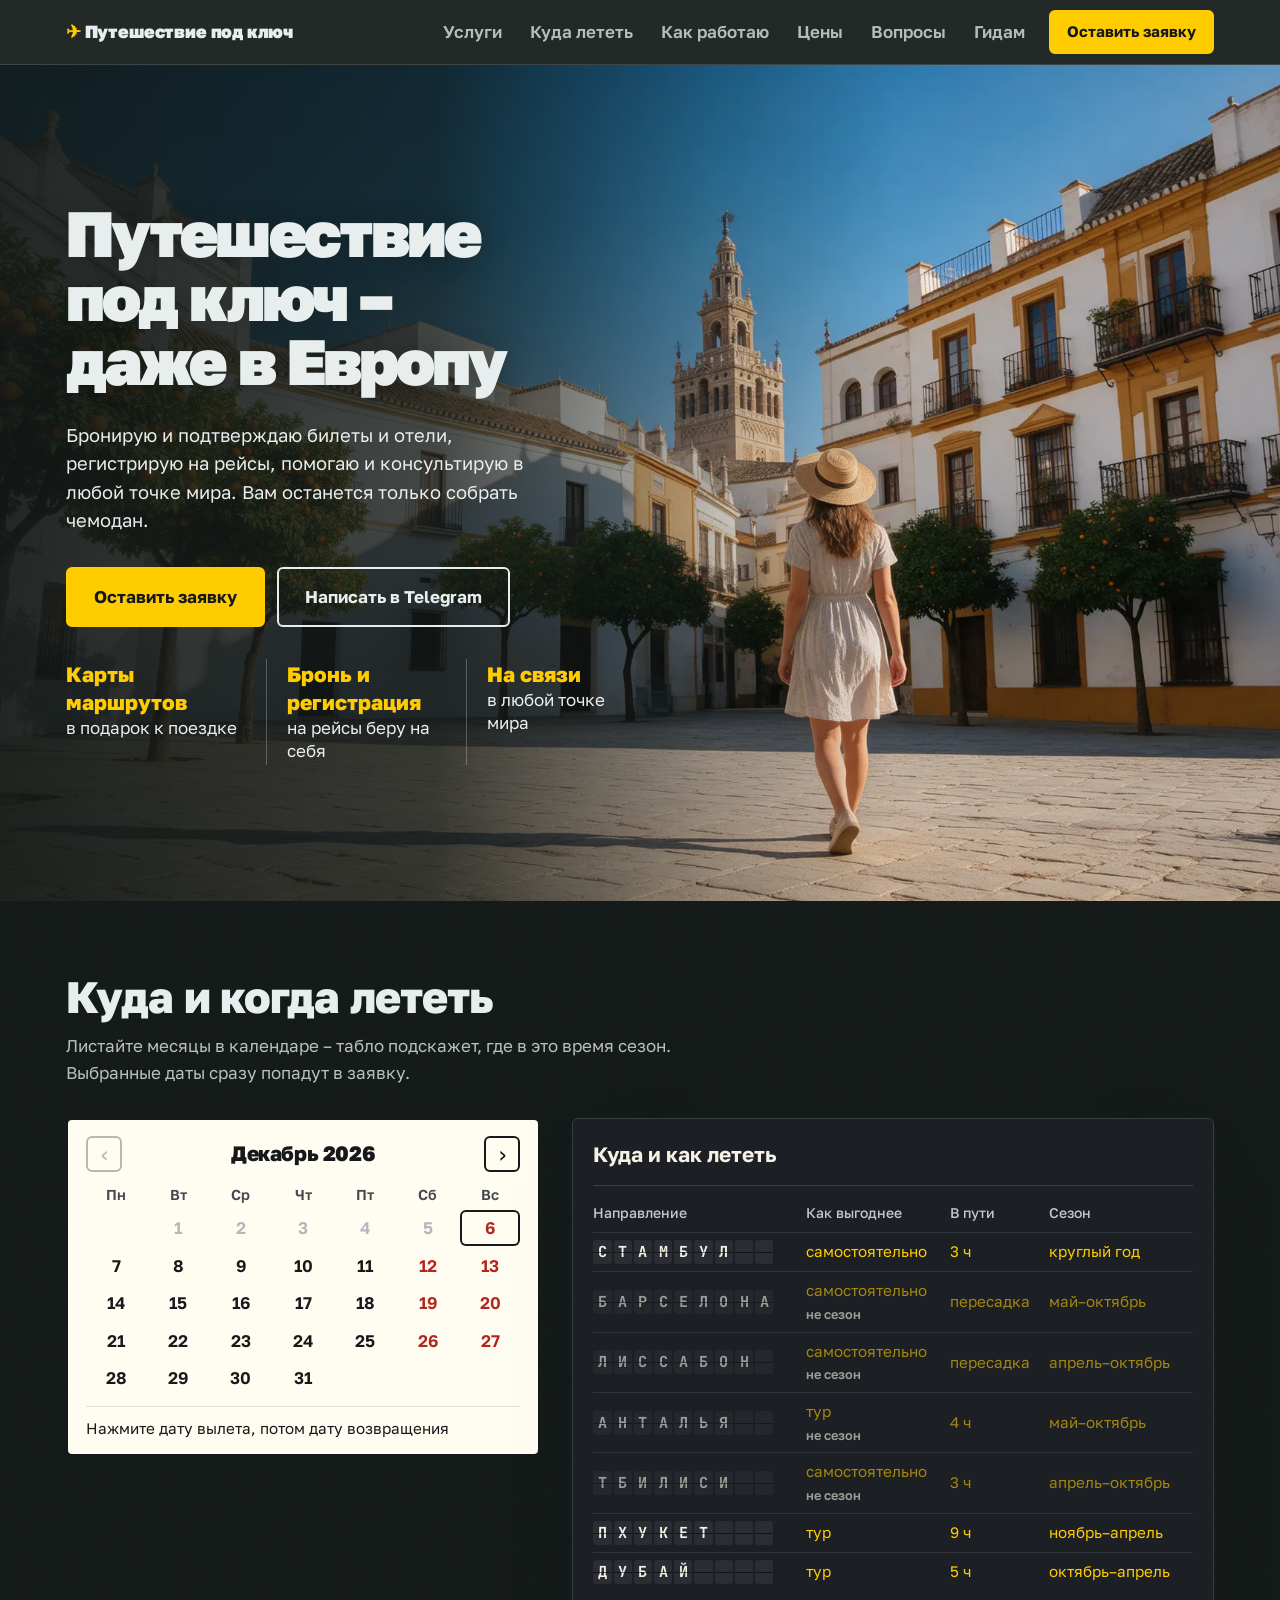
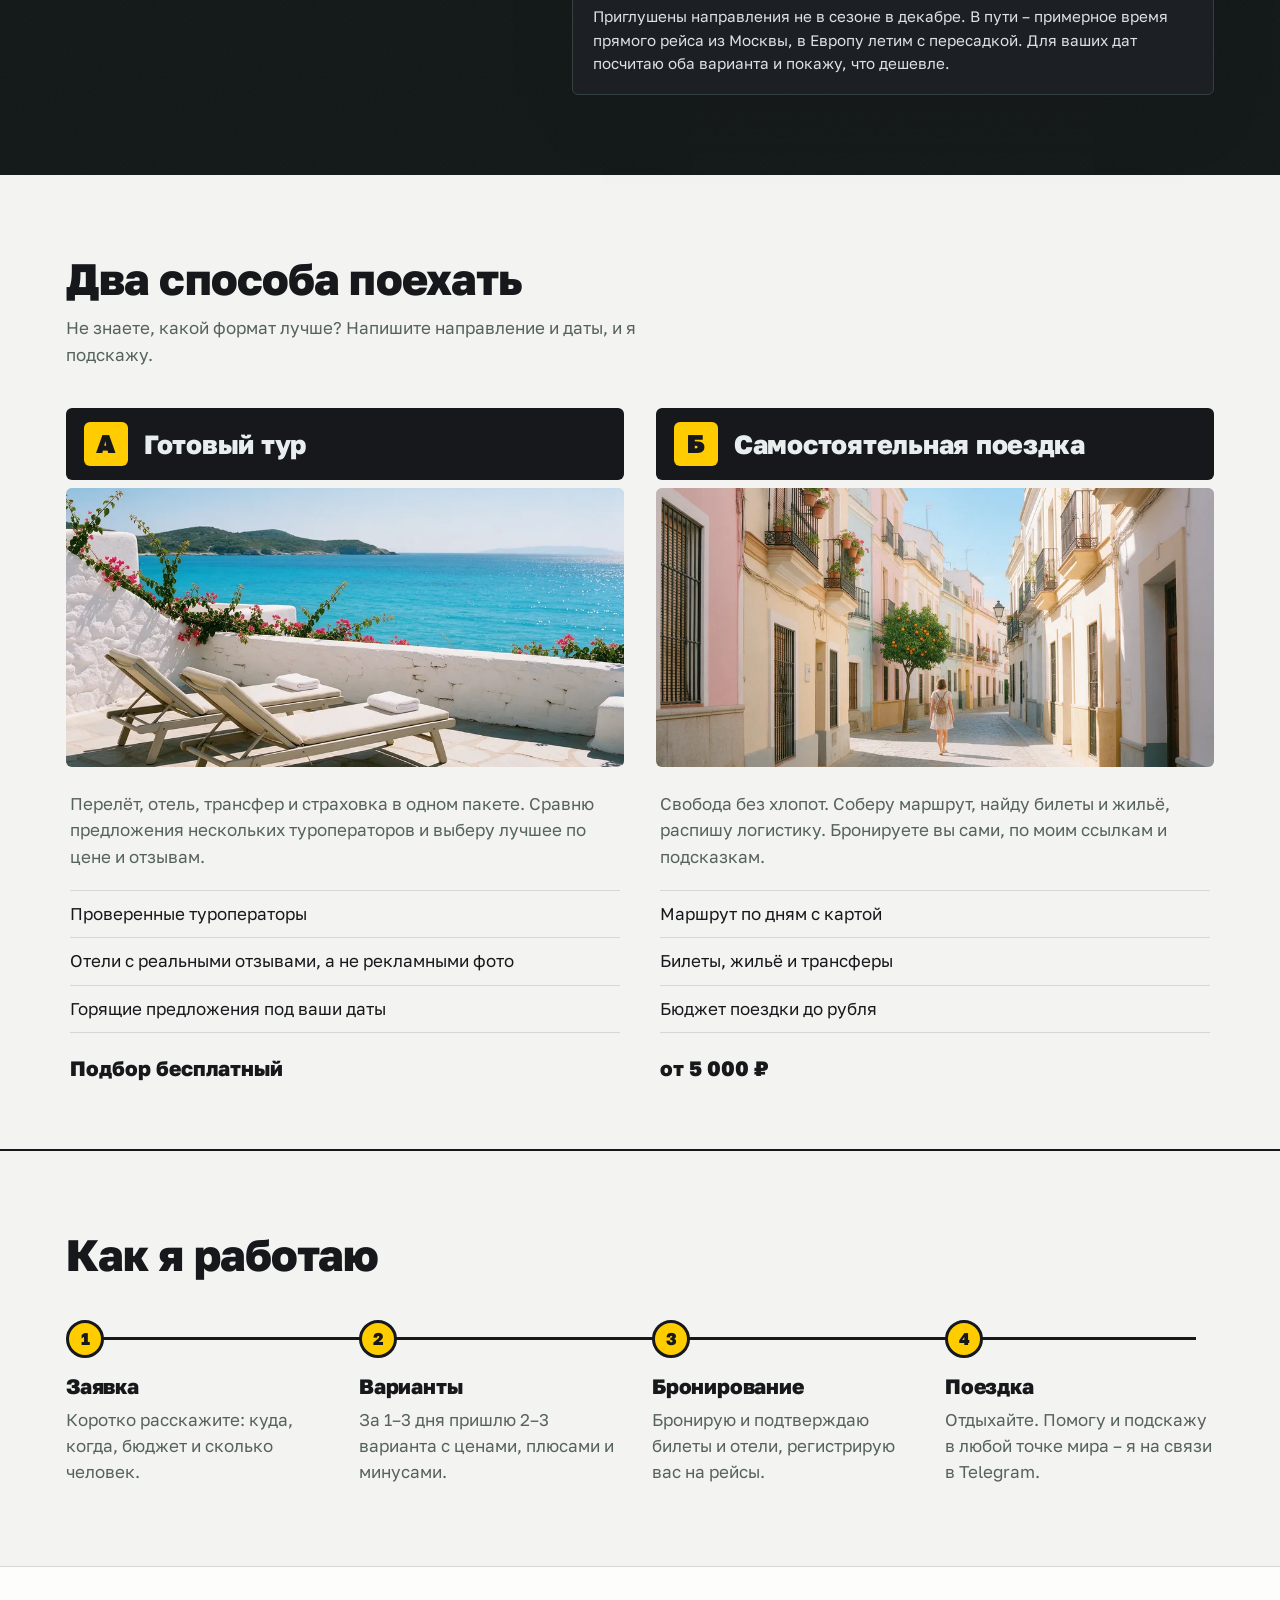
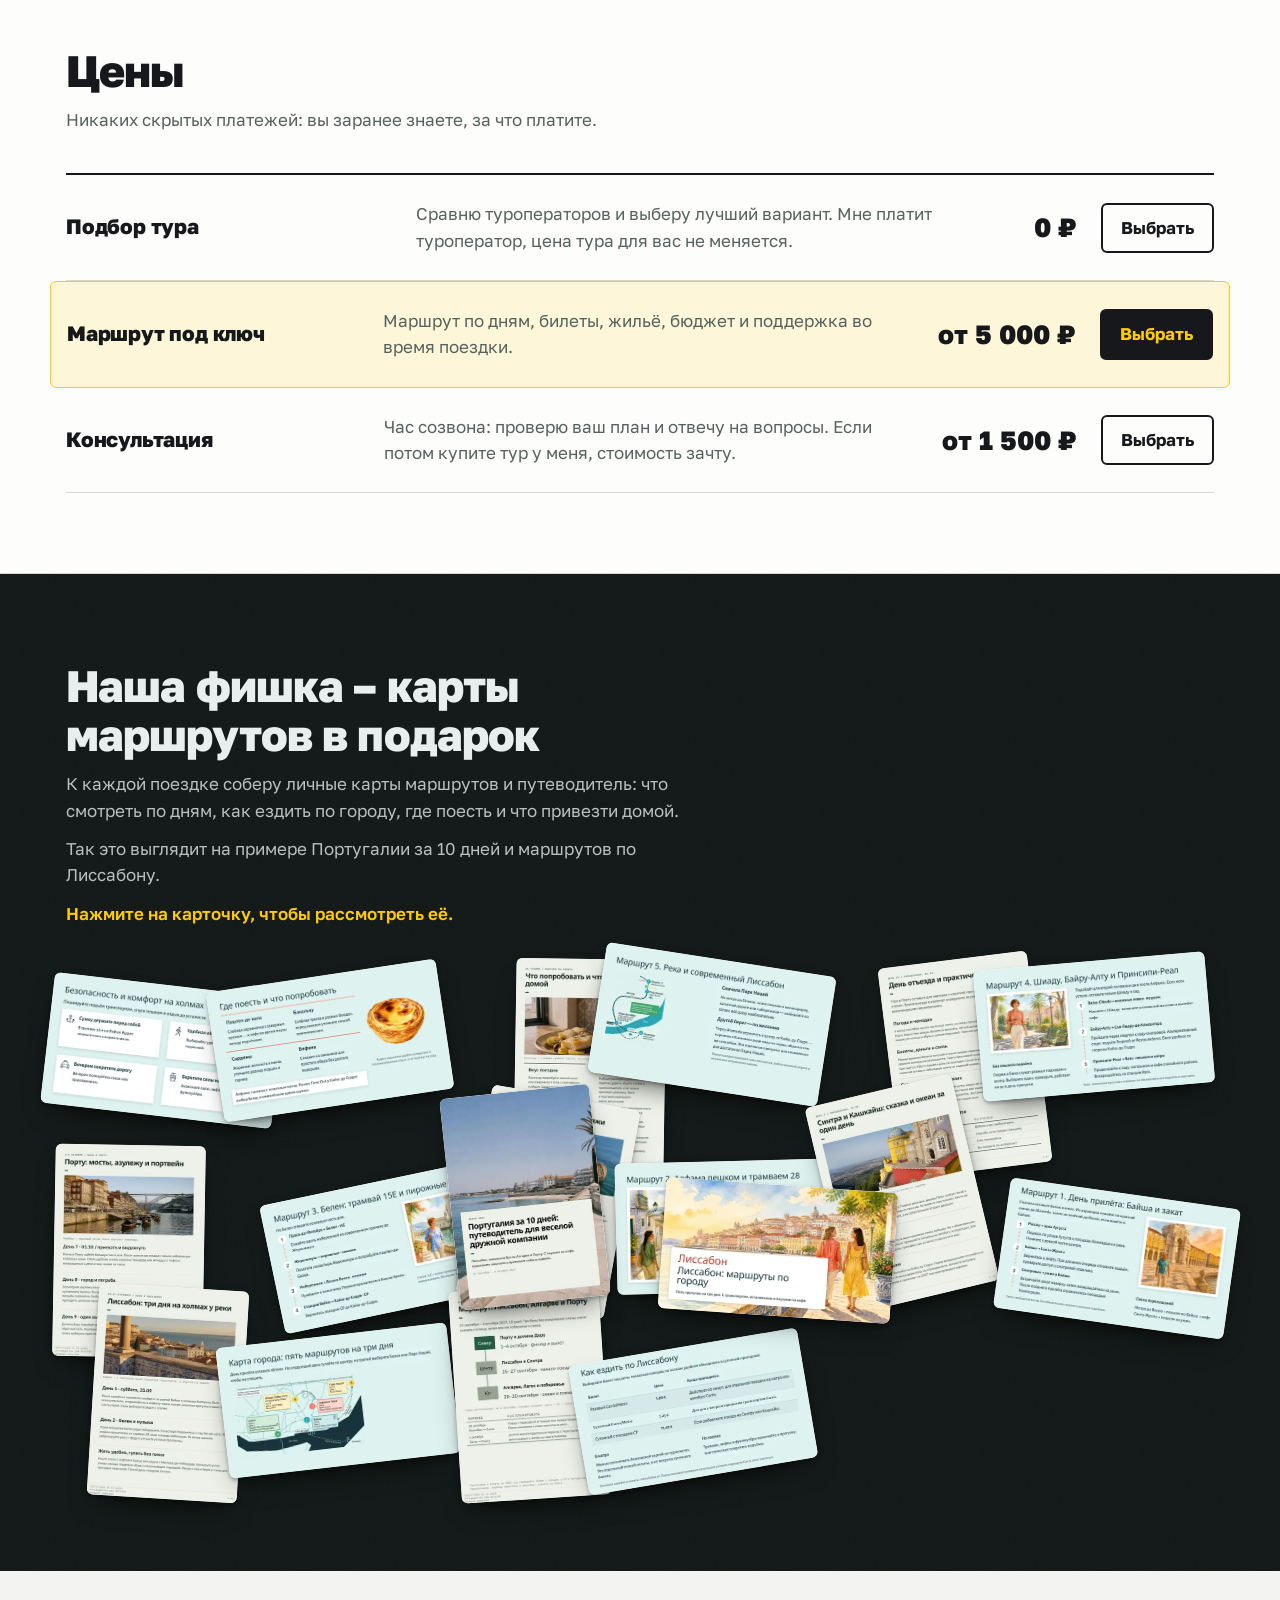
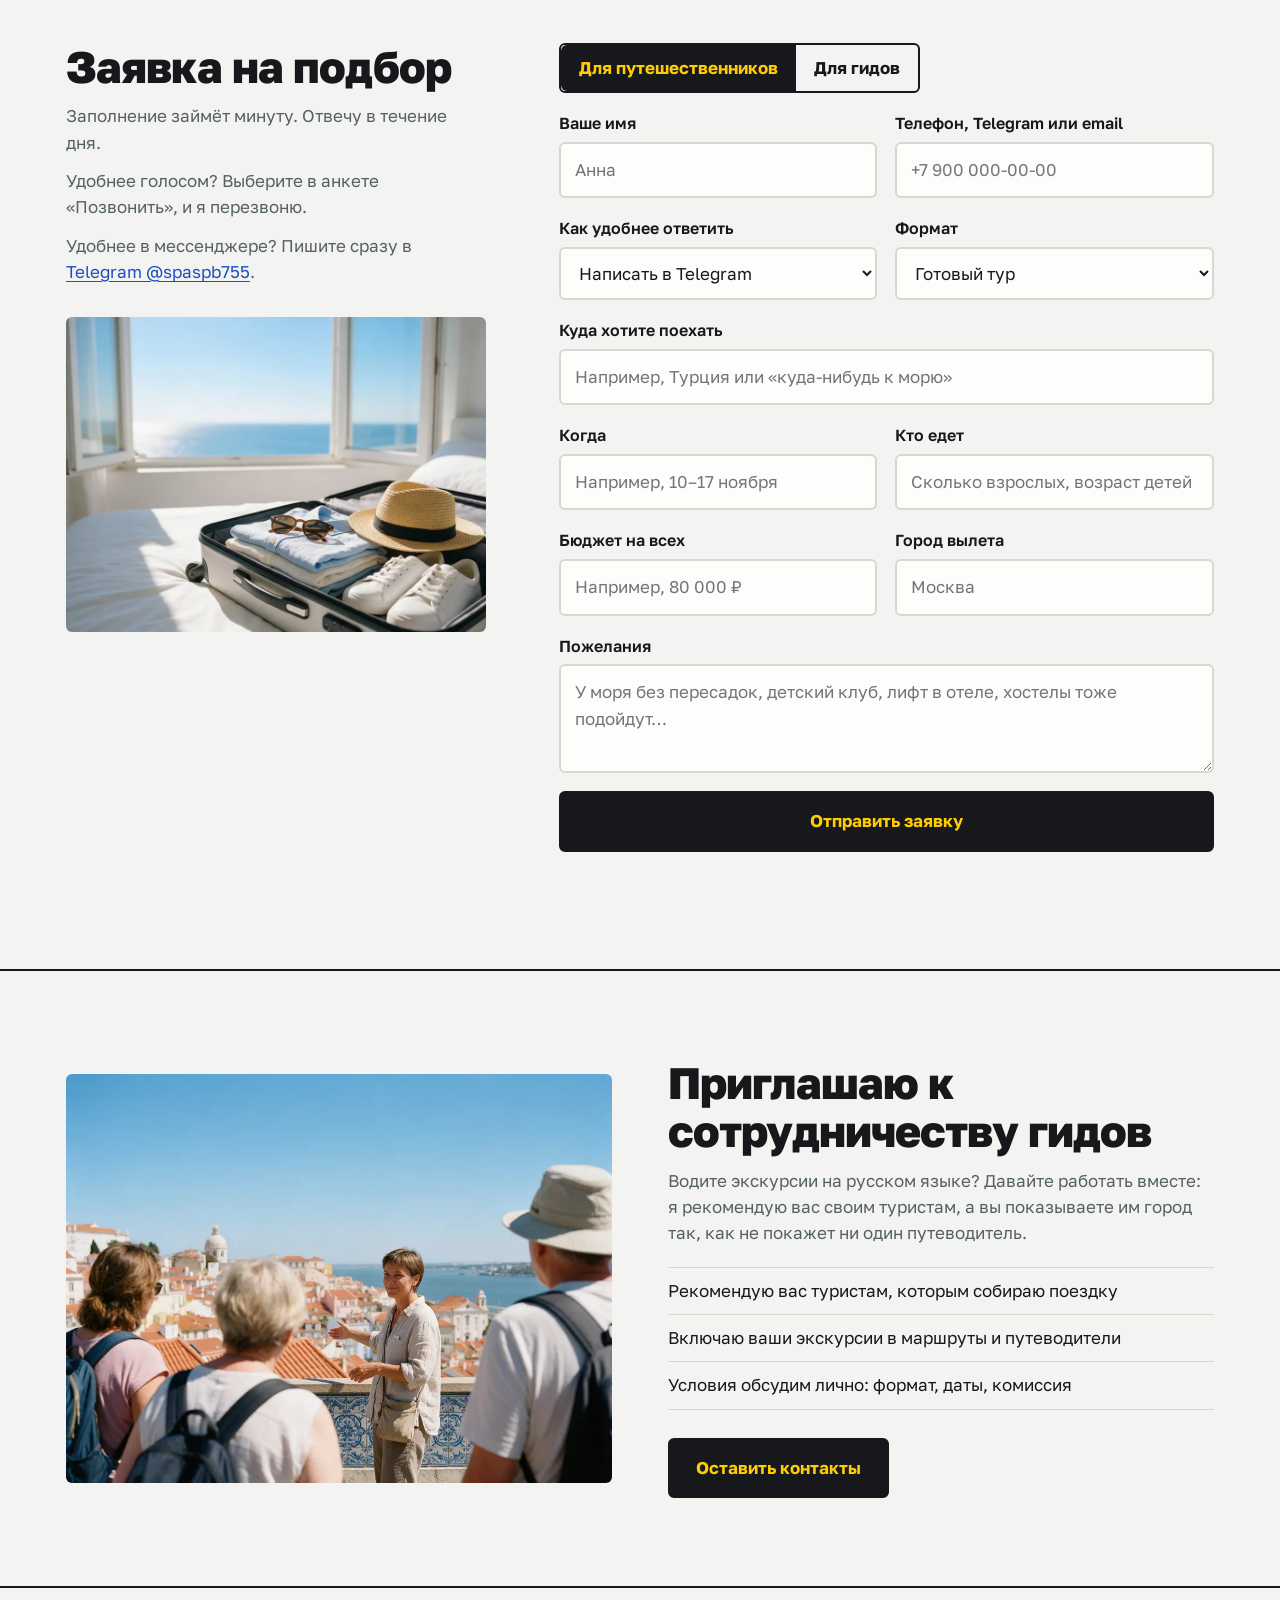
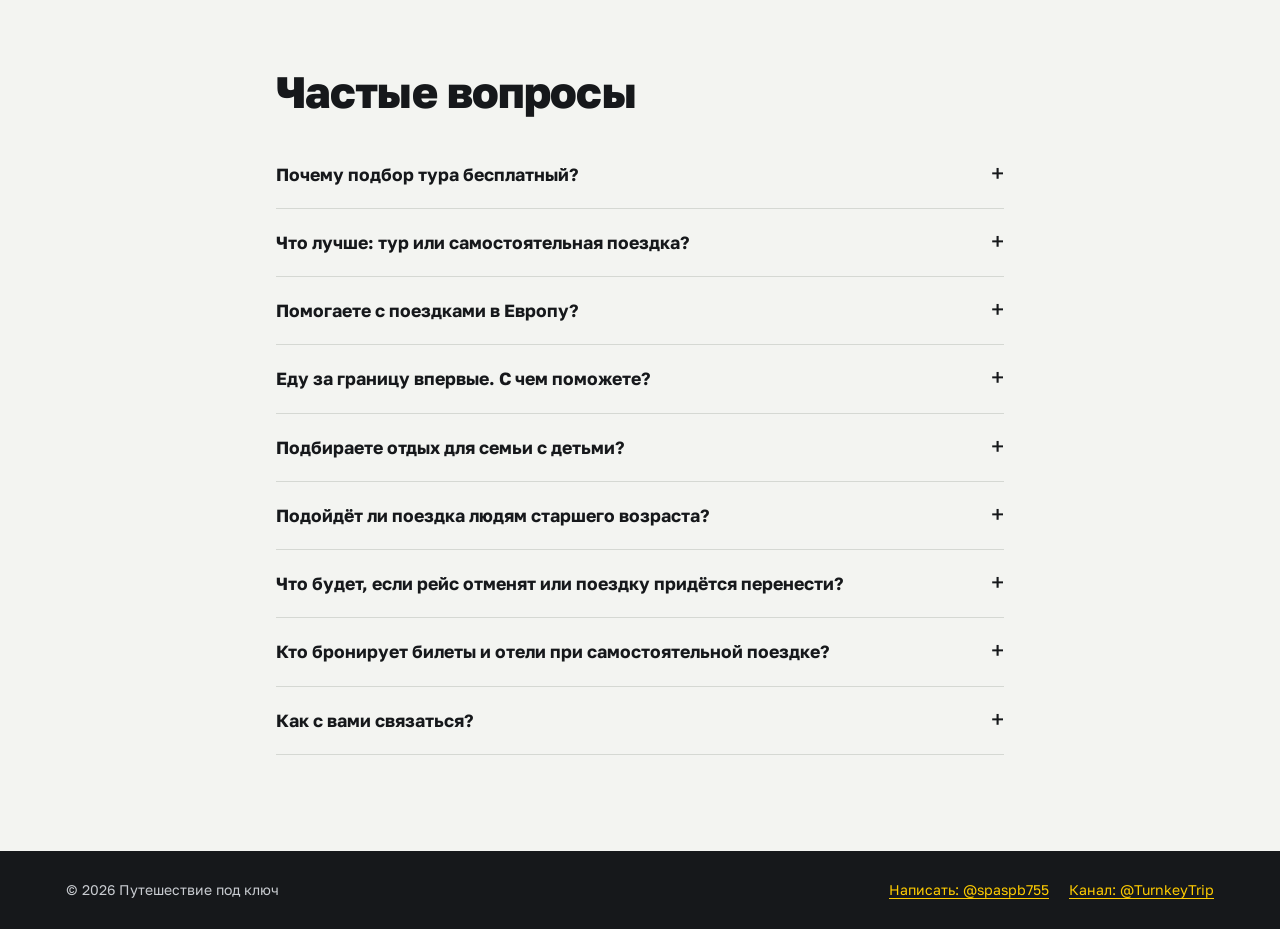
==== index.html @ 7232646a "Путешествие под ключ: сайт для turnkeytrip.ru Co-Authored-By: Claude Opus 5.5 <noreply@anthropic.com" ====
<!DOCTYPE html>
<html lang="ru">
<head>
  <meta charset="UTF-8">
  <meta name="viewport" content="width=device-width, initial-scale=1.0">
  <title>Путешествие под ключ</title>
  <meta name="description" content="Путешествие под ключ, даже в Европу: бронирование, регистрация на рейсы, карты маршрутов в подарок и помощь в любой точке мира. Вам останется только собрать чемодан.">
  <link rel="icon" href="data:image/svg+xml,%3Csvg xmlns='http://www.w3.org/2000/svg' viewBox='0 0 64 64'%3E%3Crect width='64' height='64' rx='12' fill='%23111716'/%3E%3Ctext x='32' y='45' font-size='38' text-anchor='middle' fill='%23ffcc00'%3E%E2%9C%88%3C/text%3E%3C/svg%3E">
  <link rel="preconnect" href="https://fonts.googleapis.com">
  <link rel="preconnect" href="https://fonts.gstatic.com" crossorigin>
  <link href="https://fonts.googleapis.com/css2?family=Golos+Text:wght@400;500;600;700;800;900&family=JetBrains+Mono:wght@500;700&display=swap" rel="stylesheet">
  <meta property="og:type" content="website">
  <meta property="og:title" content="Путешествие под ключ">
  <meta property="og:description" content="Путешествие под ключ, даже в Европу. Карты маршрутов в подарок, помощь в любой точке мира. Вам останется только собрать чемодан.">
  <meta property="og:image" content="https://turnkeytrip.ru/assets/og.jpg">
  <meta property="og:url" content="https://turnkeytrip.ru/">
  <link rel="canonical" href="https://turnkeytrip.ru/">
  <link rel="stylesheet" href="style.css">
</head>
<body>
  <!-- Верхняя строка: закреплена при прокрутке -->
  <header class="topbar">
    <div class="wrap topbar__inner">
      <a href="#" class="logo"><span aria-hidden="true">✈</span> Путешествие под&nbsp;ключ</a>
      <nav class="topbar__links" aria-label="Основное меню">
        <a href="#formats">Услуги</a>
        <a href="#when">Куда лететь</a>
        <a href="#how">Как работаю</a>
        <a href="#prices">Цены</a>
        <a href="#faq">Вопросы</a>
        <a href="#guides">Гидам</a>
      </nav>
      <a href="#brief" class="topbar__cta">Оставить заявку</a>
    </div>
  </header>

  <!-- Первый экран: светлое фото во всю ширину, текст слева на тёмно-зелёной подложке -->
  <section class="hero">
    <picture class="hero__bg">
      <source media="(max-width: 640px)" srcset="assets/hero-m.webp">
      <img src="assets/hero.webp" alt="" width="2000" height="1125" fetchpriority="high">
    </picture>
    <div class="hero__scrim" aria-hidden="true"></div>
    <div class="wrap hero__inner">
      <div class="hero__copy">
        <h1>Путешествие под ключ – даже в&nbsp;Европу</h1>
        <p class="hero__lead">Бронирую и подтверждаю билеты и отели, регистрирую на рейсы, помогаю и консультирую в любой точке мира. Вам останется только собрать чемодан.</p>
        <div class="hero__actions">
          <a href="#brief" class="btn btn--ink">Оставить заявку</a>
          <a href="https://t.me/spaspb755" class="btn btn--line" target="_blank" rel="noopener">Написать в Telegram</a>
        </div>
        <ul class="hero__facts">
          <li><strong>Карты маршрутов</strong> в подарок к поездке</li>
          <li><strong>Бронь и регистрация</strong> на рейсы беру на себя</li>
          <li><strong>На связи</strong> в любой точке мира</li>
        </ul>
      </div>
    </div>
  </section>

  <!-- Куда и когда: календарь и табло -->
  <section class="when" id="when">
    <div class="wrap">
      <h2>Куда и когда лететь</h2>
      <p class="when__lead">Листайте месяцы в календаре – табло подскажет, где в это время сезон. Выбранные даты сразу попадут в заявку.</p>
      <div class="when__grid">
        <section class="cal" aria-labelledby="cal-title">
          <div class="cal__head">
            <button type="button" class="cal__nav" id="cal-prev" aria-label="Предыдущий месяц">‹</button>
            <h2 class="cal__title" id="cal-title" aria-live="polite">Месяц</h2>
            <button type="button" class="cal__nav" id="cal-next" aria-label="Следующий месяц">›</button>
          </div>
          <div class="cal__week" aria-hidden="true">
            <span>Пн</span><span>Вт</span><span>Ср</span><span>Чт</span><span>Пт</span><span>Сб</span><span>Вс</span>
          </div>
          <div class="cal__grid" id="cal-grid"></div>
          <div class="cal__foot">
            <p id="cal-summary">Нажмите дату вылета, потом дату возвращения</p>
            <a href="#brief" class="cal__go" id="cal-go" hidden>Подобрать на эти даты</a>
          </div>
        </section>

        <figure class="board" aria-labelledby="board-title">
          <figcaption class="board__head">
            <span id="board-title">Куда и как лететь</span>
          </figcaption>
          <table class="board__table">
            <thead>
              <tr>
                <th scope="col">Направление</th>
                <th scope="col">Как выгоднее</th>
                <th scope="col">В пути</th>
                <th scope="col" class="board__season">Сезон</th>
              </tr>
            </thead>
            <tbody>
              <tr data-months="1-12"><td class="flap" data-text="СТАМБУЛ">СТАМБУЛ</td><td>самостоятельно<span class="board__off">не сезон</span></td><td>3 ч</td><td class="board__season">круглый год</td></tr>
              <tr data-months="5-10"><td class="flap" data-text="БАРСЕЛОНА">БАРСЕЛОНА</td><td>самостоятельно<span class="board__off">не сезон</span></td><td>пересадка</td><td class="board__season">май–октябрь</td></tr>
              <tr data-months="4-10"><td class="flap" data-text="ЛИССАБОН">ЛИССАБОН</td><td>самостоятельно<span class="board__off">не сезон</span></td><td>пересадка</td><td class="board__season">апрель–октябрь</td></tr>
              <tr data-months="5-10"><td class="flap" data-text="АНТАЛЬЯ">АНТАЛЬЯ</td><td>тур<span class="board__off">не сезон</span></td><td>4 ч</td><td class="board__season">май–октябрь</td></tr>
              <tr data-months="4-10"><td class="flap" data-text="ТБИЛИСИ">ТБИЛИСИ</td><td>самостоятельно<span class="board__off">не сезон</span></td><td>3 ч</td><td class="board__season">апрель–октябрь</td></tr>
              <tr data-months="11-4"><td class="flap" data-text="ПХУКЕТ">ПХУКЕТ</td><td>тур<span class="board__off">не сезон</span></td><td>9 ч</td><td class="board__season">ноябрь–апрель</td></tr>
              <tr data-months="10-4"><td class="flap" data-text="ДУБАЙ">ДУБАЙ</td><td>тур<span class="board__off">не сезон</span></td><td>5 ч</td><td class="board__season">октябрь–апрель</td></tr>
            </tbody>
          </table>
          <p class="board__foot"><span id="board-season-note"></span>В пути – примерное время прямого рейса из Москвы, в Европу летим с пересадкой. Для ваших дат посчитаю оба варианта и покажу, что дешевле.</p>
        </figure>
      </div>
    </div>
  </section>

  <main>
    <!-- Два формата – как два выхода на посадку -->
    <section class="formats" id="formats">
      <div class="wrap">
        <h2>Два способа поехать</h2>
        <p class="section-lead">Не знаете, какой формат лучше? Напишите направление и даты, и я подскажу.</p>
        <div class="gates">
          <article class="gate">
            <header class="gate__sign">
              <span class="gate__letter" aria-hidden="true">А</span>
              <h3>Готовый тур</h3>
            </header>
            <img class="gate__photo" src="assets/gate-tour.webp" alt="Терраса отеля у моря с двумя шезлонгами" width="900" height="675" loading="lazy">
            <div class="gate__body">
              <p>Перелёт, отель, трансфер и страховка в одном пакете. Сравню предложения нескольких туроператоров и выберу лучшее по цене и отзывам.</p>
              <ul>
                <li>Проверенные туроператоры</li>
                <li>Отели с реальными отзывами, а не рекламными фото</li>
                <li>Горящие предложения под ваши даты</li>
              </ul>
              <p class="gate__price">Подбор бесплатный</p>
            </div>
          </article>
          <article class="gate">
            <header class="gate__sign">
              <span class="gate__letter" aria-hidden="true">Б</span>
              <h3>Самостоятельная поездка</h3>
            </header>
            <img class="gate__photo" src="assets/gate-self.webp" alt="Путешественник с рюкзаком на улочке старого Тбилиси" width="900" height="675" loading="lazy">
            <div class="gate__body">
              <p>Свобода без хлопот. Соберу маршрут, найду билеты и жильё, распишу логистику. Бронируете вы сами, по моим ссылкам и подсказкам.</p>
              <ul>
                <li>Маршрут по дням с картой</li>
                <li>Билеты, жильё и трансферы</li>
                <li>Бюджет поездки до рубля</li>
              </ul>
              <p class="gate__price">от 5 000 ₽</p>
            </div>
          </article>
        </div>
      </div>
    </section>

    <!-- Как работаю: реальная последовательность, поэтому линия маршрута -->
    <section class="route" id="how">
      <div class="wrap">
        <h2>Как я работаю</h2>
        <ol class="route__line">
          <li>
            <h3>Заявка</h3>
            <p>Коротко расскажите: куда, когда, бюджет и сколько человек.</p>
          </li>
          <li>
            <h3>Варианты</h3>
            <p>За 1–3 дня пришлю 2–3 варианта с ценами, плюсами и минусами.</p>
          </li>
          <li>
            <h3>Бронирование</h3>
            <p>Бронирую и подтверждаю билеты и отели, регистрирую вас на рейсы.</p>
          </li>
          <li>
            <h3>Поездка</h3>
            <p>Отдыхайте. Помогу и подскажу в любой точке мира – я на связи в Telegram.</p>
          </li>
        </ol>
      </div>
    </section>

    <!-- Цены: таблица, а не одинаковые карточки -->
    <section class="prices" id="prices">
      <div class="wrap">
        <h2>Цены</h2>
        <p class="section-lead">Никаких скрытых платежей: вы заранее знаете, за что платите.</p>
        <div class="price-list">
          <div class="price-row">
            <h3>Подбор тура</h3>
            <p>Сравню туроператоров и выберу лучший вариант. Мне платит туроператор, цена тура для вас не меняется.</p>
            <strong class="price-row__sum">0 ₽</strong>
            <a href="#brief" class="price-row__pick" data-format="Готовый тур">Выбрать</a>
          </div>
          <div class="price-row price-row--main">
            <h3>Маршрут под ключ</h3>
            <p>Маршрут по дням, билеты, жильё, бюджет и поддержка во время поездки.</p>
            <strong class="price-row__sum">от 5 000 ₽</strong>
            <a href="#brief" class="price-row__pick" data-format="Самостоятельное путешествие">Выбрать</a>
          </div>
          <div class="price-row">
            <h3>Консультация</h3>
            <p>Час созвона: проверю ваш план и отвечу на вопросы. Если потом купите тур у меня, стоимость зачту.</p>
            <strong class="price-row__sum">от 1 500 ₽</strong>
            <a href="#brief" class="price-row__pick" data-format="Консультация">Выбрать</a>
          </div>
        </div>
      </div>
    </section>


    <!-- Подарок: план и путеводитель, колода рассыпанных карточек -->
    <section class="gift" id="gift">
      <div class="wrap gift__grid">
        <div class="gift__text">
          <h2>Наша фишка – карты маршрутов в подарок</h2>
          <p>К каждой поездке соберу личные карты маршрутов и путеводитель: что смотреть по дням, как ездить по городу, где поесть и что привезти домой.</p>
          <p>Так это выглядит на примере Португалии за 10 дней и маршрутов по Лиссабону.</p>
          <p class="gift__hint">Нажмите на карточку, чтобы рассмотреть её.</p>
        </div>
        <div class="deck" id="deck" aria-label="Страницы путеводителей">
          <button type="button" class="card card--slide" data-full="assets/gift/ls-10-full.webp" data-title="Безопасность и комфорт на холмах">
            <img src="assets/gift/ls-10.webp" alt="Безопасность и комфорт на холмах" width="520" height="293" loading="lazy">
          </button>
          <button type="button" class="card card--slide" data-full="assets/gift/ls-9-full.webp" data-title="Где поесть и что попробовать">
            <img src="assets/gift/ls-9.webp" alt="Где поесть и что попробовать" width="520" height="293" loading="lazy">
          </button>
          <button type="button" class="card card--page" data-full="assets/gift/pt-8-full.webp" data-title="Что попробовать и что привезти домой">
            <img src="assets/gift/pt-8.webp" alt="Что попробовать и что привезти домой" width="360" height="509" loading="lazy">
          </button>
          <button type="button" class="card card--slide" data-full="assets/gift/ls-8-full.webp" data-title="Маршрут 5. Река и современный Лиссабон">
            <img src="assets/gift/ls-8.webp" alt="Маршрут 5. Река и современный Лиссабон" width="520" height="293" loading="lazy">
          </button>
          <button type="button" class="card card--page" data-full="assets/gift/pt-7-full.webp" data-title="День отъезда и практические советы">
            <img src="assets/gift/pt-7.webp" alt="День отъезда и практические советы" width="360" height="509" loading="lazy">
          </button>
          <button type="button" class="card card--slide" data-full="assets/gift/ls-7-full.webp" data-title="Маршрут 4. Шиаду, Байру-Алту и Принсипи-Реал">
            <img src="assets/gift/ls-7.webp" alt="Маршрут 4. Шиаду, Байру-Алту и Принсипи-Реал" width="520" height="293" loading="lazy">
          </button>
          <button type="button" class="card card--page" data-full="assets/gift/pt-6-full.webp" data-title="Порту: мосты, азулежу и портвейн">
            <img src="assets/gift/pt-6.webp" alt="Порту: мосты, азулежу и портвейн" width="360" height="509" loading="lazy">
          </button>
          <button type="button" class="card card--slide" data-full="assets/gift/ls-6-full.webp" data-title="Маршрут 3. Белен: трамвай 15E и пирожные">
            <img src="assets/gift/ls-6.webp" alt="Маршрут 3. Белен: трамвай 15E и пирожные" width="520" height="293" loading="lazy">
          </button>
          <button type="button" class="card card--page" data-full="assets/gift/pt-5-full.webp" data-title="Алгарве: скалы, бухты и пляжи">
            <img src="assets/gift/pt-5.webp" alt="Алгарве: скалы, бухты и пляжи" width="360" height="509" loading="lazy">
          </button>
          <button type="button" class="card card--slide" data-full="assets/gift/ls-5-full.webp" data-title="Маршрут 2. Алфама пешком и трамваем 28">
            <img src="assets/gift/ls-5.webp" alt="Маршрут 2. Алфама пешком и трамваем 28" width="520" height="293" loading="lazy">
          </button>
          <button type="button" class="card card--page" data-full="assets/gift/pt-4-full.webp" data-title="Синтра и Кашкайш: сказка и океан за один день">
            <img src="assets/gift/pt-4.webp" alt="Синтра и Кашкайш: сказка и океан за один день" width="360" height="509" loading="lazy">
          </button>
          <button type="button" class="card card--slide" data-full="assets/gift/ls-4-full.webp" data-title="Маршрут 1. День прилёта: Байша и закат">
            <img src="assets/gift/ls-4.webp" alt="Маршрут 1. День прилёта: Байша и закат" width="520" height="293" loading="lazy">
          </button>
          <button type="button" class="card card--page" data-full="assets/gift/pt-3-full.webp" data-title="Лиссабон: три дня на холмах у реки">
            <img src="assets/gift/pt-3.webp" alt="Лиссабон: три дня на холмах у реки" width="360" height="509" loading="lazy">
          </button>
          <button type="button" class="card card--slide" data-full="assets/gift/ls-3-full.webp" data-title="Карта города: пять маршрутов на три дня">
            <img src="assets/gift/ls-3.webp" alt="Карта города: пять маршрутов на три дня" width="520" height="293" loading="lazy">
          </button>
          <button type="button" class="card card--page" data-full="assets/gift/pt-2-full.webp" data-title="Маршрут: Лиссабон, Алгарве и Порту">
            <img src="assets/gift/pt-2.webp" alt="Маршрут: Лиссабон, Алгарве и Порту" width="360" height="509" loading="lazy">
          </button>
          <button type="button" class="card card--slide" data-full="assets/gift/ls-2-full.webp" data-title="Как ездить по Лиссабону">
            <img src="assets/gift/ls-2.webp" alt="Как ездить по Лиссабону" width="520" height="293" loading="lazy">
          </button>
          <button type="button" class="card card--page" data-full="assets/gift/pt-1-full.webp" data-title="Португалия за 10 дней: путеводитель для весёлой дружной компании">
            <img src="assets/gift/pt-1.webp" alt="Португалия за 10 дней: путеводитель для весёлой дружной компании" width="360" height="509" loading="lazy">
          </button>
          <button type="button" class="card card--slide" data-full="assets/gift/ls-1-full.webp" data-title="Лиссабон: маршруты по городу">
            <img src="assets/gift/ls-1.webp" alt="Лиссабон: маршруты по городу" width="520" height="293" loading="lazy">
          </button>
        </div>
      </div>
    </section>

    <dialog class="viewer" id="viewer" aria-label="Страница путеводителя">
      <figure class="viewer__frame">
        <img id="viewer-img" src="" alt="">
        <figcaption id="viewer-title"></figcaption>
      </figure>
      <div class="viewer__bar">
        <button type="button" class="viewer__btn" id="viewer-prev" aria-label="Предыдущая страница">‹</button>
        <span id="viewer-count"></span>
        <button type="button" class="viewer__btn" id="viewer-next" aria-label="Следующая страница">›</button>
        <button type="button" class="viewer__btn viewer__close" id="viewer-close">Закрыть</button>
      </div>
    </dialog>

    <!--
      Кто я. Этот блок нужен всем, кто оценивал сайт: без имени, фото и отзывов
      не хватает доверия. Скрыт, пока не заполнен: замените всё в [квадратных скобках],
      положите фото рядом с index.html как photo.jpg и удалите атрибут hidden.
    -->
    <section class="about" id="about" hidden>
      <div class="wrap about__grid">
        <img class="about__photo" src="photo.jpg" alt="[Имя Фамилия]" width="320" height="320" loading="lazy">
        <div class="about__text">
          <h2>Кто я</h2>
          <p class="about__name">[Имя Фамилия]</p>
          <p>[Пара предложений о себе: сколько лет подбираете поездки, где бывали сами, почему этим занимаетесь.]</p>
          <ul class="about__facts">
            <li>[Работаю как ИП / турагентство «…», ИНН …]</li>
            <li>[С кем заключается договор и кому вы платите за тур]</li>
            <li>[Туроператоры из реестра Ростуризма]</li>
          </ul>
          <div class="about__reviews">
            <blockquote>
              <p>[Отзыв клиента, дословно и с его разрешения]</p>
              <cite>[Имя, куда ездили]</cite>
            </blockquote>
            <blockquote>
              <p>[Второй отзыв, лучше от семьи с детьми или от пожилого клиента]</p>
              <cite>[Имя, куда ездили]</cite>
            </blockquote>
          </div>
        </div>
      </div>
    </section>

    <!-- Анкета -->
    <section class="brief" id="brief">
      <div class="wrap brief__grid">
        <div class="brief__intro">
          <h2 data-traveler="Заявка на подбор" data-guide="Контакты для сотрудничества">Заявка на подбор</h2>
          <p data-traveler="Заполнение займёт минуту. Отвечу в течение дня." data-guide="Оставьте имя и контакт – я напишу или позвоню, и мы обсудим работу.">Заполнение займёт минуту. Отвечу в течение дня.</p>
          <p class="trip-only">Удобнее голосом? Выберите в анкете «Позвонить», и я перезвоню.</p>
          <p>Удобнее в мессенджере? Пишите сразу в <a href="https://t.me/spaspb755" target="_blank" rel="noopener">Telegram @spaspb755</a>.</p>
          <img class="brief__photo" src="assets/pack.webp" alt="Открытый чемодан с летними вещами у окна" width="900" height="675" loading="lazy">
        </div>

        <form class="form" id="brief-form">
          <fieldset class="mode">
            <legend class="visually-hidden">Кто вы</legend>
            <label class="mode__opt">
              <input type="radio" name="mode" value="traveler" checked>
              <span>Для путешественников</span>
            </label>
            <label class="mode__opt">
              <input type="radio" name="mode" value="guide">
              <span>Для гидов</span>
            </label>
          </fieldset>
          <div class="form__row">
            <label class="field">
              <span>Ваше имя</span>
              <input type="text" name="name" placeholder="Анна" autocomplete="given-name" required>
            </label>
            <label class="field">
              <span>Телефон, Telegram или email</span>
              <input type="text" name="contact" placeholder="+7 900 000-00-00" required>
            </label>
          </div>
          <div class="form__row">
            <label class="field">
              <span>Как удобнее ответить</span>
              <select name="reply">
                <option>Написать в Telegram</option>
                <option>Позвонить</option>
                <option>Написать в WhatsApp</option>
                <option>Написать на email</option>
              </select>
            </label>
            <label class="field trip-only">
              <span>Формат</span>
              <select name="format" id="format">
                <option>Готовый тур</option>
                <option>Самостоятельное путешествие</option>
                <option>Консультация</option>
                <option>Пока не знаю, помогите выбрать</option>
              </select>
            </label>
          </div>
          <label class="field trip-only">
            <span>Куда хотите поехать</span>
            <input type="text" name="destination" placeholder="Например, Турция или «куда-нибудь к морю»" required>
          </label>
          <div class="form__row trip-only">
            <label class="field">
              <span>Когда</span>
              <input type="text" name="dates" id="dates" placeholder="Например, 10–17 ноября" required>
            </label>
            <label class="field">
              <span>Кто едет</span>
              <input type="text" name="people" placeholder="Сколько взрослых, возраст детей">
            </label>
          </div>
          <div class="form__row trip-only">
            <label class="field">
              <span>Бюджет на всех</span>
              <input type="text" name="budget" placeholder="Например, 80 000 ₽">
            </label>
            <label class="field">
              <span>Город вылета</span>
              <input type="text" name="from" placeholder="Москва">
            </label>
          </div>
          <label class="field trip-only">
            <span>Пожелания</span>
            <textarea name="wishes" rows="3" placeholder="У моря без пересадок, детский клуб, лифт в отеле, хостелы тоже подойдут…"></textarea>
          </label>
          <!-- Ловушка для спам-ботов: люди это поле не видят -->
          <input type="text" name="_honey" class="form__honey" tabindex="-1" autocomplete="off" aria-hidden="true">
          <button type="submit" class="btn btn--ink btn--wide" id="submit-btn" data-traveler="Отправить заявку" data-guide="Отправить контакты">Отправить заявку</button>
          <p class="form__status" id="form-status" role="status"></p>
        </form>
      </div>
    </section>


    <!-- Приглашение гидам -->
    <section class="guides" id="guides">
      <div class="wrap guides__grid">
        <img class="guides__photo" src="assets/guide.webp" alt="Гид рассказывает группе о Лиссабоне на смотровой площадке" width="900" height="675" loading="lazy">
        <div class="guides__text">
          <h2>Приглашаю к сотрудничеству гидов</h2>
          <p>Водите экскурсии на русском языке? Давайте работать вместе: я рекомендую вас своим туристам, а вы показываете им город так, как не покажет ни один путеводитель.</p>
          <ul class="guides__list">
            <li>Рекомендую вас туристам, которым собираю поездку</li>
            <li>Включаю ваши экскурсии в маршруты и путеводители</li>
            <li>Условия обсудим лично: формат, даты, комиссия</li>
          </ul>
          <a href="#brief" class="btn btn--ink" data-mode-link="guide">Оставить контакты</a>
        </div>
      </div>
    </section>

    <!-- FAQ -->
    <section class="faq" id="faq">
      <div class="wrap wrap--narrow">
        <h2>Частые вопросы</h2>
        <details>
          <summary>Почему подбор тура бесплатный?</summary>
          <p>Туроператор платит агенту комиссию из своей цены. Вы платите столько же, сколько на сайте оператора, но с вами рядом человек, который сравнит варианты и поможет, если что-то пойдёт не так.</p>
        </details>
        <details>
          <summary>Что лучше: тур или самостоятельная поездка?</summary>
          <p>Зависит от направления и сезона. Турция и Египет в пакете обычно выгоднее, а города Европы и Азии часто дешевле и интереснее самостоятельно. Напишите, куда хотите, и я посчитаю оба варианта.</p>
        </details>
        <details>
          <summary>Помогаете с поездками в Европу?</summary>
          <p>Да. Соберу маршрут с удобной пересадкой, забронирую и подтвержу билеты и жильё, зарегистрирую на рейсы и подготовлю карты маршрутов по городам. Во время поездки я на связи.</p>
        </details>
        <details>
          <summary>Еду за границу впервые. С чем поможете?</summary>
          <p>Подскажу, нужна ли виза и хватит ли срока действия загранпаспорта, помогу выбрать страховку и распишу по шагам путь от регистрации в аэропорту до заселения в отель. Во время поездки я на связи в Telegram.</p>
        </details>
        <details>
          <summary>Подбираете отдых для семьи с детьми?</summary>
          <p>Да. Укажите в заявке возраст детей, и я учту короткий перелёт, отели с детским клубом и бассейном, детское меню и кресло в трансфере. Страховку подберу на всю семью.</p>
        </details>
        <details>
          <summary>Подойдёт ли поездка людям старшего возраста?</summary>
          <p>Да. Подберу направление без долгих перелётов и пересадок, отель с лифтом недалеко от моря или санаторий с процедурами. Страховку выберу такую, что действует в вашем возрасте. Если неудобно переписываться, выберите в анкете «Позвонить», и я перезвоню.</p>
        </details>
        <details>
          <summary>Что будет, если рейс отменят или поездку придётся перенести?</summary>
          <p>В готовом туре порядок возврата и переноса прописан в договоре, а от невыезда защищает отдельная страховка. Подскажу, стоит ли её оформлять. В самостоятельной поездке заранее отмечу, какие билеты и брони можно вернуть бесплатно.</p>
        </details>
        <details>
          <summary>Кто бронирует билеты и отели при самостоятельной поездке?</summary>
          <p>Обычно вы сами, по моим ссылкам и пошаговой инструкции: деньги не проходят через посредника, а все брони оформлены на вас. Если нужна оплата зарубежной картой, а у вас её нет, забронирую и оплачу я, а брони оформлю на ваше имя.</p>
        </details>
        <details>
          <summary>Как с вами связаться?</summary>
          <p>Заполните анкету выше и выберите, как вам удобнее: позвоню или напишу. Или напишите мне в Telegram: <a href="https://t.me/spaspb755" target="_blank" rel="noopener">@spaspb755</a>. Полезные советы и подборки публикую в канале <a href="https://t.me/TurnkeyTrip" target="_blank" rel="noopener">@TurnkeyTrip</a>.</p>
        </details>
      </div>
    </section>
  </main>

  <footer class="footer">
    <div class="wrap footer__inner">
      <span>© <span id="year"></span> Путешествие под ключ</span>
      <span class="footer__links">
        <a href="https://t.me/spaspb755" target="_blank" rel="noopener">Написать: @spaspb755</a>
        <a href="https://t.me/TurnkeyTrip" target="_blank" rel="noopener">Канал: @TurnkeyTrip</a>
      </span>
    </div>
  </footer>

  <script src="script.js"></script>
</body>
</html>
---- style.css ----
/*
  Путешествие под ключ.
  Идея: язык аэропортовой навигации — жёлтые указатели, чёрные таблички выходов,
  табло вылетов. Табло на первом экране — единственный «громкий» элемент,
  остальная страница спокойная.
*/

:root {
  --signal: #ffcc00;      /* жёлтый аэропортовых указателей */
  --ink: #16181b;         /* текст и таблички */
  --paper: #f3f4f1;       /* фон страницы */
  --card: #fdfdfb;        /* поля формы, строки цен */
  --muted: #56625f;       /* второстепенный текст, с оттенком фона */
  --rule: #d5d8d3;        /* линии и рамки */
  --runway: #1f4fbf;      /* ссылки */
  --board: #1c1f23;       /* табло */
  --board-cell: #2a2e34;  /* ячейка табло */
  --board-text: #f5f1e4;  /* буквы на табло */
  --sign: #16181b;        /* табличка выхода */
  --cta-bg: #16181b;      /* главная кнопка вне первого экрана */
  --cta-fg: #ffcc00;
  --cta-shadow: #ffcc00;  /* «тень-табличка» главной кнопки при наведении */
  --hero-bg: #111716;     /* тёмно-зелёный первый экран, как в первой версии */
  --hero-fg: #e8eeed;     /* текст и рамки на первом экране */
  --radius: 6px;          /* один радиус на всю страницу */
  --main-row-bg: color-mix(in srgb, #ffcc00 14%, #fdfdfb);
  --ease-out: var(--ease-out);

  --font: "Golos Text", "Segoe UI", Roboto, Arial, sans-serif;
  --mono: "JetBrains Mono", ui-monospace, Menlo, monospace;

  /* Модульная шкала 1.25 */
  --fs-sm: 0.875rem;
  --fs-base: 1.0625rem;
  --fs-md: 1.3rem;
  --fs-lg: 1.65rem;
  --fs-xl: clamp(2rem, 4vw, 2.75rem);
  --fs-hero: clamp(2.2rem, 5vw, 4.2rem);
}

@media (prefers-color-scheme: dark) {
  :root:not([data-theme="light"]) {
    --paper: #111716;
    --card: #182120;
    --ink: #e8eeed;
    --muted: #9aa8a6;
    --rule: #2a3533;
    --runway: #8fb0ff;
    --sign: #22302d;
    --cta-bg: #ffcc00;
    --cta-fg: #16181b;
    --cta-shadow: #e8eeed;
    --main-row-bg: transparent;
  }
}

:root[data-theme="dark"] {
  --paper: #111716;
  --card: #182120;
  --ink: #e8eeed;
  --muted: #9aa8a6;
  --rule: #2a3533;
  --runway: #8fb0ff;
  --sign: #22302d;
  --cta-bg: #ffcc00;
  --cta-fg: #16181b;
  --cta-shadow: #e8eeed;
  --main-row-bg: transparent;
}

*,
*::before,
*::after {
  box-sizing: border-box;
}

html {
  scroll-behavior: smooth;
  scroll-padding-top: 80px; /* чтобы закреплённая верхняя строка не закрывала заголовки */
}

body {
  margin: 0;
  font-family: var(--font);
  font-size: var(--fs-base);
  line-height: 1.55;
  background: var(--paper);
  color: var(--ink);
  -webkit-font-smoothing: antialiased;
}

h1,
h2,
h3 {
  margin: 0;
  line-height: 1.1;
  font-weight: 800;
  overflow-wrap: break-word;
}

h2 {
  font-size: var(--fs-xl);
  letter-spacing: -0.02em;
  margin-bottom: 12px;
}

h3 {
  font-size: var(--fs-md);
  letter-spacing: -0.01em;
}

p {
  margin: 0;
}

a {
  color: var(--runway);
  text-underline-offset: 3px;
}

:focus-visible {
  outline: 3px solid var(--runway);
  outline-offset: 3px;
}

.wrap {
  max-width: 1180px;
  margin: 0 auto;
  padding: 0 16px;
}

.wrap--narrow {
  max-width: 760px;
}

.section-lead {
  color: var(--muted);
  max-width: 56ch;
  margin-bottom: 40px;
}

/* ---------- Кнопки ---------- */

.btn {
  display: inline-block;
  padding: 15px 26px;
  border: 2px solid var(--ink);
  border-radius: var(--radius);
  font: inherit;
  font-weight: 700;
  text-decoration: none;
  cursor: pointer;
  --lift-shadow: #16181b;
  transition: transform 0.18s var(--ease-out),
              box-shadow 0.18s var(--ease-out),
              background-color 0.18s ease-out,
              color 0.18s ease-out;
}

/*
  Наведение: кнопка приподнимается, а под ней появляется жёсткая «тень»,
  как у объёмной таблички-указателя. При нажатии кнопка «вдавливается» обратно.
*/
@media (hover: hover) and (pointer: fine) {
  .btn:hover,
  .price-row__pick:hover {
    transform: translate(-3px, -3px);
    box-shadow: 4px 4px 0 var(--lift-shadow);
  }

  .btn--line:hover {
    background: var(--hero-fg);
    color: var(--hero-bg);
  }

  .topbar__links a:hover {
    color: var(--hero-fg);
  }

  .topbar__cta:hover {
    transform: translate(-2px, -2px);
    box-shadow: 3px 3px 0 var(--lift-shadow);
  }

  .cal__nav:hover:not(:disabled) {
    background: var(--signal);
    transform: translate(-2px, -2px);
    box-shadow: 3px 3px 0 var(--lift-shadow);
  }

  .cal__day:hover:not(:disabled) {
    background: var(--signal);
  }

  .price-row__pick:hover {
    background: var(--paper);
  }

  .price-row--main .price-row__pick:hover {
    background: var(--cta-bg);
  }
}

.btn:active,
.price-row__pick:active {
  transform: translate(0, 0);
  box-shadow: 0 0 0 var(--lift-shadow);
  transition-duration: 0.06s;
}

.btn--ink {
  background: var(--signal);
  border-color: var(--signal);
  color: #16181b;
  --lift-shadow: var(--hero-fg);
}

.btn--line {
  background: transparent;
  color: var(--hero-fg);
  border-color: var(--hero-fg);
  --lift-shadow: var(--signal);
}

.btn--wide {
  width: 100%;
}

/* Вне первого экрана главная кнопка следует теме */
main .btn--ink {
  background: var(--cta-bg);
  border-color: var(--cta-bg);
  color: var(--cta-fg);
}

main .btn--ink {
  --lift-shadow: var(--cta-shadow);
}

.btn:disabled,
.btn:disabled:hover {
  opacity: 0.6;
  cursor: wait;
  transform: none;
  box-shadow: none;
}

/* ---------- Первый экран ---------- */

.hero {
  position: relative;
  isolation: isolate;
  display: flex;
  align-items: center;
  min-height: min(calc(100svh - 64px), 860px);
  padding: 64px 0;
  background: var(--hero-bg);
  color: var(--hero-fg);
}

/* Светлое фото во всю ширину */
.hero__bg,
.hero__bg img {
  position: absolute;
  inset: 0;
  z-index: -2;
  width: 100%;
  height: 100%;
}

.hero__bg img {
  object-fit: cover;
  object-position: 62% 50%;
}

/* Подложка только там, где текст: слева тёмно-зелёная, справа фото остаётся ярким */
.hero__scrim {
  position: absolute;
  inset: 0;
  z-index: -1;
  background: linear-gradient(90deg,
    rgba(17, 23, 22, 0.92) 0%,
    rgba(17, 23, 22, 0.78) 34%,
    rgba(17, 23, 22, 0.25) 56%,
    rgba(17, 23, 22, 0) 70%);
}

.hero__inner {
  width: 100%;
}

.hero__copy {
  max-width: 600px;
}

/* ---------- Куда и когда ---------- */

.when {
  padding: 72px 0 80px;
  background: var(--hero-bg);
  color: var(--hero-fg);
}

.when__lead {
  max-width: 60ch;
  color: rgba(232, 238, 237, 0.78);
}

.when__grid {
  display: grid;
  grid-template-columns: minmax(0, 0.85fr) minmax(0, 1.15fr);
  gap: 32px;
  align-items: start;
  margin-top: 32px;
}

.when {
  position: relative;
  isolation: isolate;
}

/* Лёгкое зерно (4%), чтобы тёмный фон не выглядел плоской заливкой */
.when::before {
  content: "";
  position: absolute;
  inset: 0;
  z-index: -1;
  opacity: 0.045;
  pointer-events: none;
  background-image: url("data:image/svg+xml,%3Csvg xmlns='http://www.w3.org/2000/svg' width='160' height='160'%3E%3Cfilter id='n'%3E%3CfeTurbulence type='fractalNoise' baseFrequency='.9' numOctaves='2' stitchTiles='stitch'/%3E%3C/filter%3E%3Crect width='100%25' height='100%25' filter='url(%23n)'/%3E%3C/svg%3E");
}

.hero a:focus-visible,
.hero .btn:focus-visible {
  outline-color: var(--signal);
}

.topbar {
  position: sticky;
  top: 0;
  z-index: 20;
  background: color-mix(in srgb, var(--hero-bg) 92%, transparent);
  backdrop-filter: blur(10px);
  border-bottom: 1px solid rgba(232, 238, 237, 0.14);
  color: var(--hero-fg);
}

.topbar__inner {
  display: flex;
  align-items: center;
  gap: 24px;
  height: 64px;
}

.topbar a:focus-visible {
  outline-color: var(--signal);
}

.logo {
  font-weight: 900;
  font-size: 1.1rem;
  color: var(--hero-fg);
  text-decoration: none;
  letter-spacing: -0.01em;
  white-space: nowrap;
}

.logo span {
  color: var(--signal);
}

.topbar__links {
  display: flex;
  gap: 28px;
  margin-left: auto;
}

.topbar__links a {
  color: rgba(232, 238, 237, 0.75);
  font-weight: 600;
  text-decoration: none;
  transition: color 0.18s ease-out;
}

/* Кнопка «Оставить заявку» ведёт к анкете */
.topbar__cta {
  display: inline-block;
  padding: 8px 16px;
  border: 2px solid var(--signal);
  border-radius: var(--radius);
  background: var(--signal);
  color: #16181b;
  font-weight: 700;
  font-size: 0.95rem;
  text-decoration: none;
  white-space: nowrap;
  --lift-shadow: var(--hero-fg);
  transition: transform 0.18s var(--ease-out),
              box-shadow 0.18s var(--ease-out);
}

.topbar__cta:active {
  transform: none;
  box-shadow: none;
  transition-duration: 0.06s;
}

.hero h1 {
  font-size: var(--fs-hero);
  font-weight: 900;
  letter-spacing: -0.045em;
  line-height: 1;
  max-width: 13ch;
  text-shadow: 0 2px 24px rgba(17, 23, 22, 0.35);
  text-wrap: balance;
}

.hero__lead {
  margin-top: 28px;
  font-size: 1.15rem;
  max-width: 44ch;
}

.hero__actions {
  display: flex;
  flex-wrap: wrap;
  gap: 12px;
  margin-top: 32px;
}

/* Три главных факта под кнопками: то, что сильнее всего вызывает доверие */
.hero__facts {
  display: grid;
  grid-template-columns: repeat(3, minmax(0, max-content));
  list-style: none;
  padding: 0;
  margin: 32px 0 0;
}

.hero__facts li {
  padding: 2px 20px;
  border-left: 1px solid rgba(232, 238, 237, 0.28);
  max-width: 12em;
  line-height: 1.35;
}

.hero__facts li:first-child {
  padding-left: 0;
  border-left: 0;
}

.hero__facts strong {
  display: block;
  color: var(--signal);
  font-size: var(--fs-md);
  font-weight: 800;
}

/* ---------- Календарь поездки ---------- */

/* Календарь — бумажная карточка на тёмном экране, табло под ним остаётся главным */
.cal {
  background: #fffdf2;
  color: #16181b;
  border: 2px solid #16181b;
  border-radius: var(--radius);
  padding: 16px 18px 14px;
}

.cal__head {
  display: flex;
  align-items: center;
  justify-content: space-between;
  gap: 12px;
}

.cal__title {
  font-size: var(--fs-md);
  font-weight: 800;
  margin: 0;
}

.cal__nav {
  display: grid;
  place-items: center;
  width: 36px;
  height: 36px;
  border: 2px solid #16181b;
  border-radius: var(--radius);
  background: transparent;
  color: #16181b;
  font: inherit;
  font-size: 1.4rem;
  line-height: 1;
  cursor: pointer;
  --lift-shadow: #16181b;
  transition: transform 0.18s var(--ease-out),
              box-shadow 0.18s var(--ease-out),
              background-color 0.18s ease-out;
}

.cal__nav:active:not(:disabled) {
  transform: none;
  box-shadow: none;
}

.cal__nav:disabled {
  opacity: 0.3;
  cursor: default;
}

.cal__week,
.cal__grid {
  display: grid;
  grid-template-columns: repeat(7, minmax(0, 1fr));
  gap: 2px;
}

.cal__week {
  margin: 12px 0 4px;
  font-size: 0.9rem;
  font-weight: 600;
  color: #45494f;
  text-align: center;
}

.cal__day {
  aspect-ratio: 1.7;
  display: grid;
  place-items: center;
  border: 0;
  border-radius: var(--radius);
  background: transparent;
  color: #16181b;
  font: inherit;
  font-size: 1.05rem;
  font-weight: 600;
  cursor: pointer;
}

.cal__day:disabled {
  color: #b4b7bb;
  cursor: default;
}

.cal__day--weekend:not(:disabled) {
  color: #b3261e;
}

.cal__day--today {
  box-shadow: inset 0 0 0 2px #16181b;
}

/* Дни между вылетом и возвращением */
.cal__day--range {
  background: #ffe680;
  border-radius: 0;
}

.cal__day--start,
.cal__day--end {
  background: #16181b;
  color: var(--signal);
  font-weight: 800;
}

.cal__day--start:hover,
.cal__day--end:hover {
  background: #16181b;
}

.cal__day--start.cal__day--weekend,
.cal__day--end.cal__day--weekend {
  color: var(--signal);
}

.cal__foot {
  display: flex;
  align-items: center;
  justify-content: space-between;
  flex-wrap: wrap;
  gap: 8px 16px;
  margin-top: 10px;
  padding-top: 10px;
  border-top: 1px solid #e3dfcc;
  font-size: 0.95rem;
}

.cal__go {
  color: #16181b;
  font-weight: 700;
}

/* Направления не в сезоне в выбранном месяце приглушаются */
.board__table tbody tr {
  transition: opacity 0.25s ease-out;
}

.board__table tbody tr.is-off {
  opacity: 0.6;
}

/* Подпись «не сезон» — чтобы было понятно, почему строка приглушена */
.board__off {
  display: none;
  margin-top: 2px;
  font-size: 0.8rem;
  font-weight: 600;
  color: var(--board-text);
}

.board__table tr.is-off .board__off {
  display: block;
}

/* ---------- Табло ---------- */

.board {
  margin: 0;
  border: 1px solid #34413e;
  background: var(--board);
  color: var(--board-text);
  border-radius: var(--radius);
  padding: 20px 20px 18px;
  box-shadow: 0 30px 60px -30px rgba(22, 24, 27, 0.7);
}

.board__head {
  display: flex;
  justify-content: space-between;
  align-items: baseline;
  padding-bottom: 14px;
  border-bottom: 1px solid #3a3f46;
  font-weight: 700;
  font-size: var(--fs-md);
}

.board__table {
  width: 100%;
  border-collapse: collapse;
  margin-top: 6px;
}

.board__table th {
  text-align: left;
  font-weight: 500;
  font-size: var(--fs-sm);
  color: #c3c8ce;
  padding: 10px 8px 8px 0;
}

.board__table td {
  padding: 7px 8px 7px 0;
  border-top: 1px solid #2f343a;
  font-size: 0.95rem;
  vertical-align: middle;
}

.board__table td:not(.flap) {
  color: var(--signal);
}

/* Буквы-«шторки» разделённого табло */
.flap {
  font-family: var(--mono);
  font-weight: 700;
  white-space: nowrap;
}

.flap__char {
  position: relative;
  display: inline-block;
  width: 1.2em;
  margin-right: 2px;
  padding: 3px 0;
  text-align: center;
  background: var(--board-cell);
  border-radius: 3px;
  line-height: 1.2;
}

.flap__char::after {
  content: "";
  position: absolute;
  left: 0;
  right: 0;
  top: 50%;
  height: 1px;
  background: rgba(0, 0, 0, 0.55);
}

.board__foot {
  margin-top: 14px;
  font-size: 0.95rem;
  color: #dde1e5;
}

/* ---------- Форматы: таблички выходов ---------- */

.formats {
  padding: 80px 0 64px;
}

.gates {
  display: grid;
  grid-template-columns: 1fr 1fr;
  gap: 32px;
}

.gate__sign {
  display: flex;
  align-items: center;
  gap: 16px;
  background: var(--sign);
  color: var(--hero-fg);
  padding: 14px 18px;
  border-radius: var(--radius);
}

.gate__letter {
  display: grid;
  place-items: center;
  flex: none;
  width: 44px;
  height: 44px;
  background: var(--signal);
  color: #16181b;
  font-weight: 900;
  font-size: 1.6rem;
  border-radius: var(--radius);
}

.gate__sign h3 {
  font-size: var(--fs-lg);
  hyphens: auto;
}

.gate__body {
  padding: 24px 4px 0;
}

.gate__body > p:first-child {
  color: var(--muted);
  max-width: 50ch;
}

.gate__body ul {
  list-style: none;
  padding: 0;
  margin: 20px 0 0;
}

.gate__body li {
  padding: 10px 0;
  border-top: 1px solid var(--rule);
}

.gate__body li:last-child {
  border-bottom: 1px solid var(--rule);
}

.gate__price {
  margin-top: 20px;
  font-weight: 800;
  font-size: var(--fs-md);
}

/* Фото направления: как световой короб у выхода на посадку */
.gate__photo {
  display: block;
  width: 100%;
  height: auto;
  aspect-ratio: 2 / 1;    /* низкий кадр: секция помещается в экран 1920×1080 */
  object-fit: cover;
  object-position: 50% 65%;
  margin-top: 8px;
  border-radius: var(--radius);
  background: var(--rule);
}

/* ---------- Маршрут работы ---------- */

.route {
  padding: 80px 0;
  border-top: 2px solid var(--ink);
}

.route__line {
  list-style: none;
  counter-reset: stop;
  padding: 0;
  margin: 40px 0 0;
  display: grid;
  grid-template-columns: repeat(4, 1fr);
  gap: 24px;
  position: relative;
}

/* Линия маршрута, соединяющая остановки */
.route__line::before {
  content: "";
  position: absolute;
  top: 17px;
  left: 18px;
  right: 18px;
  height: 3px;
  background: var(--ink);
}

.route__line li {
  counter-increment: stop;
  position: relative;
}

.route__line li::before {
  content: counter(stop);
  display: grid;
  place-items: center;
  width: 38px;
  height: 38px;
  margin-bottom: 18px;
  border-radius: 50%;
  background: var(--signal);
  color: #16181b;
  border: 3px solid var(--ink);
  font-weight: 800;
  position: relative;
}

.route__line p {
  margin-top: 8px;
  color: var(--muted);
  max-width: 30ch;
}

/* ---------- Цены ---------- */

.prices {
  padding: 80px 0;
  background: var(--card);
  border-top: 1px solid var(--rule);
  border-bottom: 1px solid var(--rule);
}

.price-list {
  border-top: 2px solid var(--ink);
}

.price-row {
  display: grid;
  grid-template-columns: 1.1fr 2fr auto auto;
  gap: 24px;
  align-items: center;
  padding: 26px 0;
  border-bottom: 1px solid var(--rule);
}

.price-row p {
  color: var(--muted);
  max-width: 60ch;
}

.price-row__sum {
  font-size: var(--fs-lg);
  font-weight: 800;
  white-space: nowrap;
  text-align: right;
}

.price-row__pick {
  display: inline-block;
  font-weight: 700;
  color: var(--ink);
  padding: 10px 18px;
  border: 2px solid var(--ink);
  border-radius: var(--radius);
  text-decoration: none;
  --lift-shadow: var(--ink);
  transition: transform 0.18s var(--ease-out),
              box-shadow 0.18s var(--ease-out),
              background-color 0.18s ease-out,
              color 0.18s ease-out;
}

/* Основная услуга выделена тонкой жёлтой рамкой (и лёгкой подложкой в светлой теме) */
.price-row--main {
  background: var(--main-row-bg);
  border: 1px solid var(--signal);
  padding-left: 16px;
  padding-right: 16px;
  margin: 0 -16px;
  border-radius: var(--radius);
}

.price-row--main .price-row__pick {
  --lift-shadow: var(--cta-shadow);
  background: var(--cta-bg);
  border-color: var(--cta-bg);
  color: var(--cta-fg);
}

/* ---------- Подарок: колода путеводителей ---------- */

/* Тёмно-зелёный «стол», как первый экран: на нём рассыпаны страницы */
.gift {
  position: relative;
  isolation: isolate;
  padding: 88px 0 72px;
  background: var(--hero-bg);
  color: var(--hero-fg);
}

.gift::before {
  content: "";
  position: absolute;
  inset: 0;
  z-index: -1;
  opacity: 0.045;
  pointer-events: none;
  background-image: url("data:image/svg+xml,%3Csvg xmlns='http://www.w3.org/2000/svg' width='160' height='160'%3E%3Cfilter id='n'%3E%3CfeTurbulence type='fractalNoise' baseFrequency='.9' numOctaves='2' stitchTiles='stitch'/%3E%3C/filter%3E%3Crect width='100%25' height='100%25' filter='url(%23n)'/%3E%3C/svg%3E");
}

.gift__text {
  max-width: 60ch;
}

.gift__text p {
  margin-top: 12px;
  color: rgba(232, 238, 237, 0.78);
}

.gift__text .gift__hint {
  color: var(--signal);
  font-weight: 600;
}

.deck {
  position: relative;
  height: 540px;
  margin-top: 32px;
}

.card {
  position: absolute;
  left: 0;
  top: 0;
  padding: 0;
  border: 0;
  border-radius: var(--radius);
  background: #fdfdfb;
  overflow: hidden;
  cursor: zoom-in;
  box-shadow: 0 14px 28px -12px rgba(0, 0, 0, 0.7), 0 2px 4px rgba(0, 0, 0, 0.3);
  /* до «раздачи» все карточки лежат стопкой в центре */
  transform: translate(var(--x0), var(--y0)) rotate(0deg);
  transition: transform 0.6s var(--ease-out) var(--d);
}

.card img {
  display: block;
  width: 100%;
  height: auto;
}

.card--page {
  width: 150px;
}

.card--slide {
  width: 232px;
}

.deck.is-dealt .card {
  transform: translate(var(--x), var(--y)) rotate(var(--r));
}

/* после раздачи карточки реагируют на наведение быстро и без задержки */
.deck.is-settled .card {
  transition: transform 0.18s var(--ease-out);
}

.deck.is-settled .card:focus-visible {
  z-index: 40;
  outline: 3px solid var(--signal);
  outline-offset: 2px;
  transform: translate(var(--x), var(--y)) rotate(0deg) scale(1.12);
}

@media (hover: hover) and (pointer: fine) {
  .deck.is-settled .card:hover {
    z-index: 40;
    transform: translate(var(--x), var(--y)) rotate(0deg) scale(1.12);
  }
}

/* Просмотр страницы крупно */
.viewer {
  max-width: min(94vw, 1200px);
  max-height: 94vh;
  padding: 16px;
  border: 0;
  border-radius: var(--radius);
  background: var(--hero-bg);
  color: var(--hero-fg);
}

.viewer::backdrop {
  background: rgba(8, 12, 11, 0.82);
}

.viewer__frame {
  margin: 0;
  text-align: center;
}

.viewer__frame img {
  display: block;
  max-width: 100%;
  max-height: calc(94vh - 130px);
  width: auto;
  height: auto;
  margin: 0 auto;
  border-radius: var(--radius);
}

.viewer__frame figcaption {
  margin-top: 10px;
  font-weight: 600;
}

.viewer__bar {
  display: flex;
  align-items: center;
  justify-content: center;
  gap: 12px;
  margin-top: 10px;
  color: rgba(232, 238, 237, 0.75);
}

.viewer__btn {
  min-width: 40px;
  height: 40px;
  padding: 0 12px;
  border: 2px solid var(--hero-fg);
  border-radius: var(--radius);
  background: transparent;
  color: var(--hero-fg);
  font: inherit;
  font-size: 1.1rem;
  font-weight: 700;
  cursor: pointer;
}

.viewer__close {
  margin-left: 12px;
  font-size: 0.95rem;
  background: var(--signal);
  border-color: var(--signal);
  color: #16181b;
}

.viewer__btn:focus-visible {
  outline: 3px solid var(--signal);
  outline-offset: 2px;
}

/* ---------- Гидам ---------- */

.guides {
  padding: 88px 0;
  border-top: 2px solid var(--ink);
}

.guides__grid {
  display: grid;
  grid-template-columns: minmax(0, 1fr) minmax(0, 1fr);
  gap: 56px;
  align-items: center;
}

.guides__photo {
  display: block;
  width: 100%;
  height: auto;
  aspect-ratio: 4 / 3;
  object-fit: cover;
  border-radius: var(--radius);
  background: var(--rule);
}

.guides__text > p {
  color: var(--muted);
  max-width: 52ch;
}

.guides__list {
  list-style: none;
  padding: 0;
  margin: 20px 0 28px;
}

.guides__list li {
  padding: 10px 0;
  border-top: 1px solid var(--rule);
}

.guides__list li:last-child {
  border-bottom: 1px solid var(--rule);
}

/* ---------- Кто я ---------- */

.about {
  padding: 96px 0 0;
}

.about[hidden] {
  display: none;
}

.about__grid {
  display: grid;
  grid-template-columns: minmax(0, 320px) minmax(0, 1fr);
  gap: 56px;
  align-items: start;
}

.about__photo {
  width: 100%;
  height: auto;
  aspect-ratio: 1;
  object-fit: cover;
  border: 2px solid var(--ink);
  border-radius: var(--radius);
  background: var(--card);
}

.about__name {
  font-size: var(--fs-md);
  font-weight: 700;
  margin-bottom: 12px;
}

.about__text > p:not(.about__name) {
  max-width: 60ch;
}

.about__facts {
  list-style: none;
  padding: 0;
  margin: 24px 0 0;
  max-width: 60ch;
}

.about__facts li {
  padding: 10px 0;
  border-top: 1px solid var(--rule);
}

.about__facts li:last-child {
  border-bottom: 1px solid var(--rule);
}

.about__reviews {
  display: grid;
  grid-template-columns: 1fr 1fr;
  gap: 24px;
  margin-top: 32px;
}

.about__reviews blockquote {
  margin: 0;
  padding: 20px;
  background: var(--card);
  border: 1px solid var(--rule);
  border-radius: var(--radius);
}

.about__reviews cite {
  display: block;
  margin-top: 12px;
  color: var(--muted);
  font-style: normal;
  font-weight: 600;
}

/* ---------- Анкета ---------- */

.brief__photo {
  display: block;
  width: 100%;
  max-width: 420px;
  height: auto;
  aspect-ratio: 4 / 3;
  object-fit: cover;
  margin-top: 32px;
  border-radius: var(--radius);
  background: var(--rule);
}

.brief {
  padding: 72px 0;
}

.brief__grid {
  display: grid;
  grid-template-columns: minmax(0, 0.8fr) minmax(0, 1.2fr);
  gap: 56px;
  align-items: start;
}

.brief__intro p {
  color: var(--muted);
  margin-top: 12px;
  max-width: 36ch;
}

.form {
  display: grid;
  gap: 18px;
}

.form__row {
  display: grid;
  grid-template-columns: 1fr 1fr;
  gap: 18px;
}

.field {
  display: grid;
  gap: 6px;
}

.field span {
  font-weight: 600;
  font-size: 1rem;
}

.field input,
.field select,
.field textarea {
  width: 100%;
  padding: 13px 14px;
  border: 2px solid var(--rule);
  border-radius: var(--radius);
  background: var(--card);
  color: var(--ink);
  font: inherit;
}

.field input:focus,
.field select:focus,
.field textarea:focus {
  outline: none;
  border-color: var(--ink);
  box-shadow: 0 0 0 3px var(--signal);
}

.form__honey {
  position: absolute;
  left: -9999px;
  width: 1px;
  height: 1px;
  opacity: 0;
}

.form__status {
  min-height: 1.6em;
  font-weight: 600;
}

.form__status--error {
  color: #c62828;
}

/* Переключатель «Для путешественников / Для гидов» */
.mode {
  display: inline-flex;
  justify-self: start;
  margin: 0;
  padding: 0;
  border: 2px solid var(--ink);
  border-radius: var(--radius);
  overflow: hidden;
}

.mode__opt {
  position: relative;
  display: flex;
  cursor: pointer;
}

.mode__opt input {
  position: absolute;
  opacity: 0;
  pointer-events: none;
}

.mode__opt span {
  display: flex;
  flex: 1;
  align-items: center;
  justify-content: center;
  padding: 10px 18px;
  font-weight: 700;
  color: var(--ink);
  transition: background-color 0.18s ease-out, color 0.18s ease-out;
}

.mode__opt input:checked + span {
  background: var(--cta-bg);
  color: var(--cta-fg);
}

.mode__opt input:focus-visible + span {
  outline: 3px solid var(--runway);
  outline-offset: -5px;
}

/* скрытые в режиме гида поля и абзацы не должны занимать место */
#brief [hidden] {
  display: none !important;
}

.visually-hidden {
  position: absolute;
  width: 1px;
  height: 1px;
  overflow: hidden;
  clip: rect(0 0 0 0);
  white-space: nowrap;
}

/* ---------- FAQ ---------- */

.faq {
  padding: 80px 0 96px;
  border-top: 2px solid var(--ink);
}

.faq h2 {
  margin-bottom: 24px;
}

.faq details {
  border-bottom: 1px solid var(--rule);
}

.faq summary {
  cursor: pointer;
  list-style: none;
  display: flex;
  justify-content: space-between;
  gap: 16px;
  padding: 20px 0;
  font-weight: 700;
  font-size: 1.1rem;
}

.faq summary::-webkit-details-marker {
  display: none;
}

.faq summary::after {
  content: "+";
  font-weight: 400;
  font-size: 1.5rem;
  line-height: 1;
}

.faq details[open] summary::after {
  content: "−";
}

.faq details p {
  color: var(--muted);
  padding-bottom: 20px;
  max-width: 64ch;
}

/* ---------- Подвал ---------- */

.footer {
  background: #16181b;
  color: #c9ccd1;
  padding: 28px 0;
  font-size: var(--fs-sm);
}

.footer a {
  color: var(--signal);
}

.footer__inner {
  display: flex;
  justify-content: space-between;
  flex-wrap: wrap;
  gap: 12px;
}

.footer__links {
  display: flex;
  flex-wrap: wrap;
  gap: 20px;
}

/* ---------- Адаптив ---------- */

@media (max-width: 960px) {
  .when__grid,
  .brief__grid {
    grid-template-columns: minmax(0, 1fr);
    gap: 32px;
  }

  .route__line {
    grid-template-columns: 1fr 1fr;
  }

  .route__line::before {
    display: none;
  }

  .price-row {
    grid-template-columns: 1fr auto;
  }

  .price-row p {
    grid-column: 1 / -1;
    grid-row: 2;
  }

  .price-row__pick {
    grid-column: 1 / -1;
    justify-self: start;
  }
}

@media (max-width: 1060px) {
  .topbar__links {
    display: none;
  }

  .topbar__cta {
    margin-left: auto;
  }
}

@media (max-width: 640px) {
  /* на телефоне фото – яркая картинка сверху, текст под ней на тёмно-зелёном */
  .hero {
    display: block;
    min-height: 0;
    padding: calc(min(100vw, 52svh) - 48px) 0 36px;
  }

  .hero__bg,
  .hero__bg img {
    bottom: auto;
    height: min(100vw, 52svh);
  }

  .hero__bg img {
    object-position: 50% 40%;
  }

  .hero__scrim {
    bottom: auto;
    height: min(100vw, 52svh);
    background: linear-gradient(0deg, var(--hero-bg) 0%, rgba(17, 23, 22, 0) 38%);
  }

  .board__table th {
    font-size: 0.75rem;
  }

  .board__table td {
    font-size: 0.8rem;
    padding-right: 6px;
  }

  .when {
    padding: 56px 0;
  }

  .flap {
    font-size: 0.72rem;
  }

  .board {
    padding: 16px 14px 14px;
  }

  .board__season {
    display: none;
  }

  .cal {
    padding: 14px 12px 12px;
  }

  .cal__day {
    aspect-ratio: 1.25;
  }

  .flap__char {
    width: 1.05em;
    margin-right: 1px;
  }

  .formats,
  .route,
  .prices,
  .brief,
  .faq {
    padding-top: 56px;
    padding-bottom: 56px;
  }

  .about {
    padding-top: 56px;
  }

  .gift,
  .guides {
    padding-top: 56px;
    padding-bottom: 56px;
  }

  .deck {
    height: 600px;
    margin-top: 24px;
  }

  .card--page {
    width: 104px;
  }

  .card--slide {
    width: 160px;
  }

  .guides__grid {
    grid-template-columns: minmax(0, 1fr);
    gap: 28px;
  }

  .mode {
    display: flex;
  }

  .mode__opt {
    flex: 1;
    text-align: center;
  }

  .mode__opt span {
    padding: 10px 6px;
    font-size: 0.9rem;
    line-height: 1.2;
  }

  .gates,
  .form__row,
  .about__grid,
  .about__reviews {
    grid-template-columns: minmax(0, 1fr);
  }

  .about__grid {
    gap: 28px;
  }

  .about__photo {
    max-width: 200px;
  }

  .hero__facts {
    display: grid;
    grid-template-columns: minmax(0, 1fr);
    gap: 12px;
    margin-top: 28px;
  }

  .price-row--main {
    margin: 0;
  }

  /* на телефоне анкета важнее картинки */
  .brief__photo {
    display: none;
  }

  .hero__facts li,
  .hero__facts li:first-child {
    padding: 0 0 0 14px;
    border-left: 1px solid rgba(232, 238, 237, 0.28);
    max-width: none;
  }

  .hero__facts strong {
    display: inline;
    font-size: inherit;
  }

  .gate__sign h3 {
    font-size: var(--fs-md);
  }

  .route__line {
    grid-template-columns: 1fr;
  }
}

@media (max-width: 480px) {
  .topbar__inner {
    gap: 12px;
  }

  .logo {
    font-size: 0.95rem;
    white-space: normal;
    line-height: 1.15;
    min-width: 0;
  }

  .topbar__cta {
    padding: 7px 12px;
    font-size: 0.85rem;
  }
}

@media (max-width: 380px) {
  .logo {
    font-size: 0.9rem;
  }

  .board__table td {
    font-size: 0.85rem;
  }
}

@media (prefers-reduced-motion: reduce) {
  html {
    scroll-behavior: auto;
  }

  /* Без движения: при наведении остаётся только смена цвета */
  .btn,
  .price-row__pick,
  .topbar__cta {
    transition: background-color 0.18s ease-out, color 0.18s ease-out;
  }

  .btn:hover,
  .price-row__pick:hover,
  .topbar__cta:hover,
  .btn:active,
  .price-row__pick:active,
  .topbar__cta:active {
    transform: none;
    box-shadow: none;
  }
}
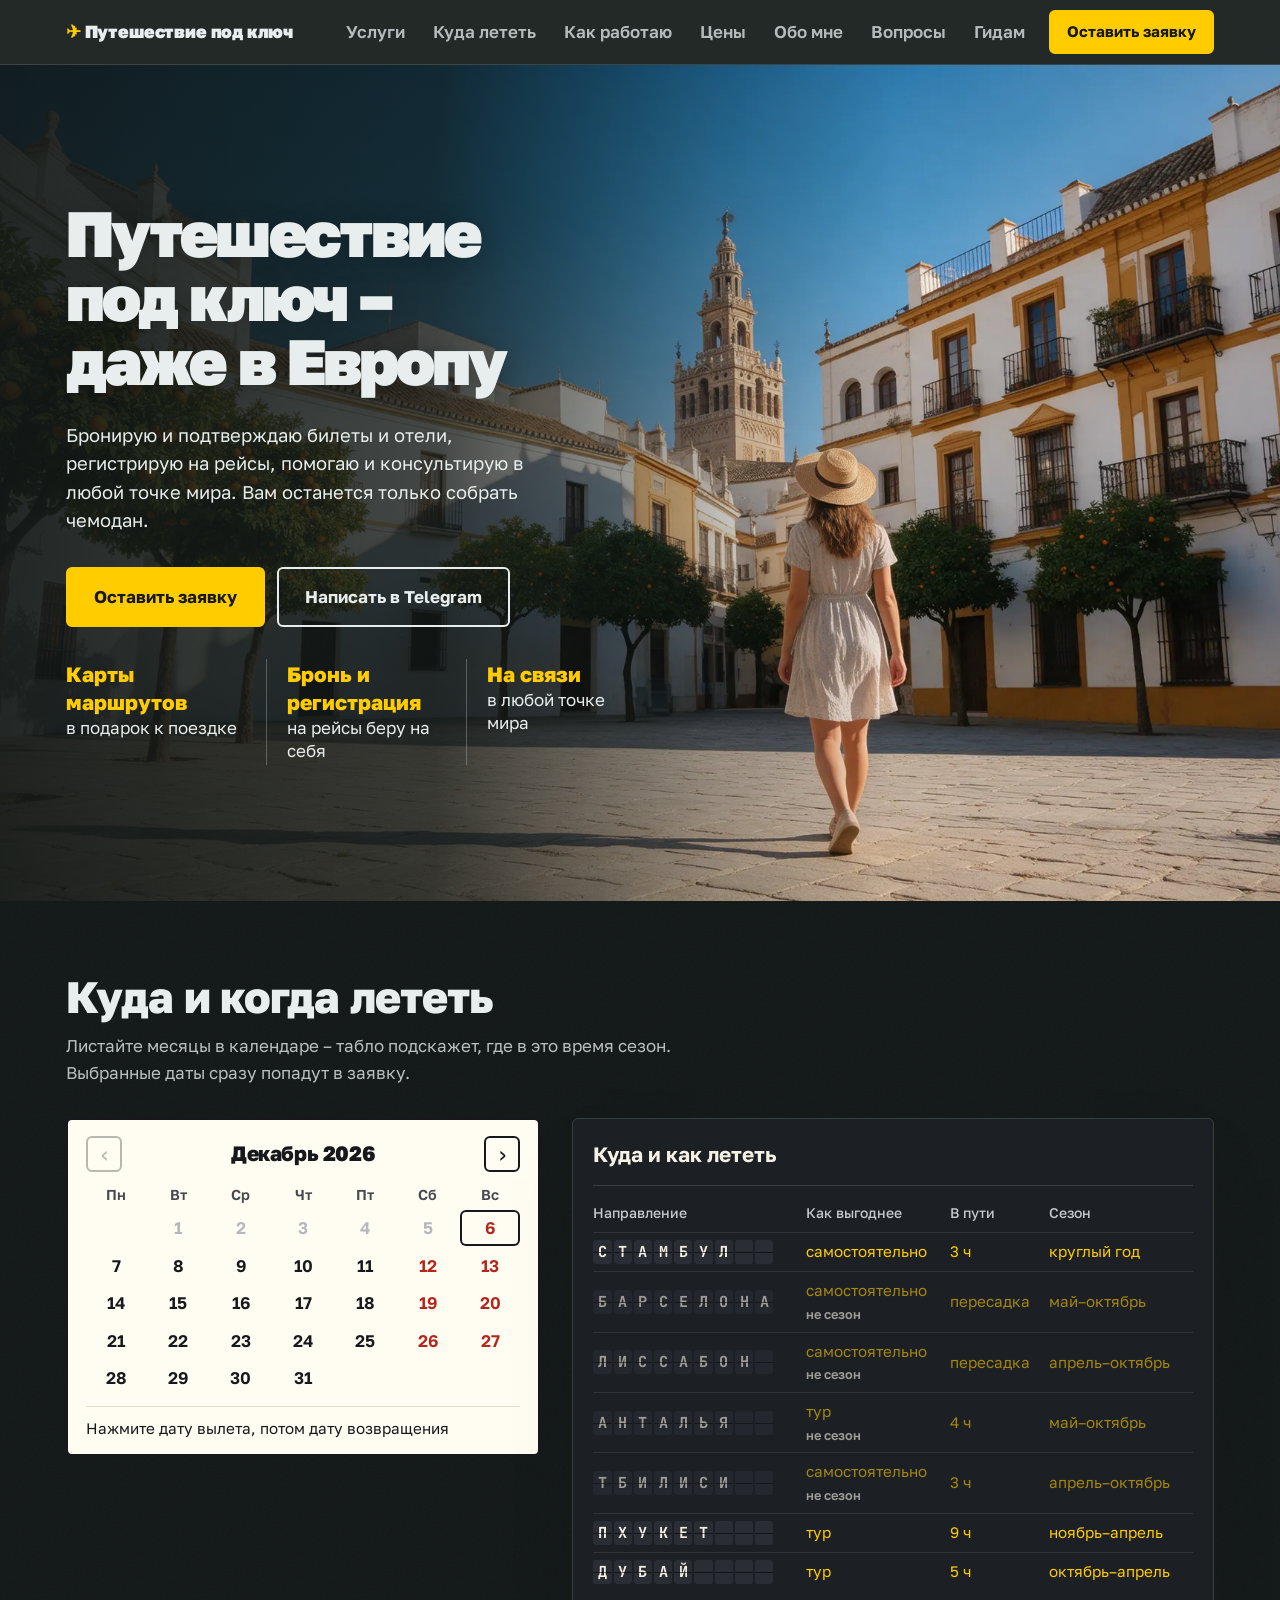
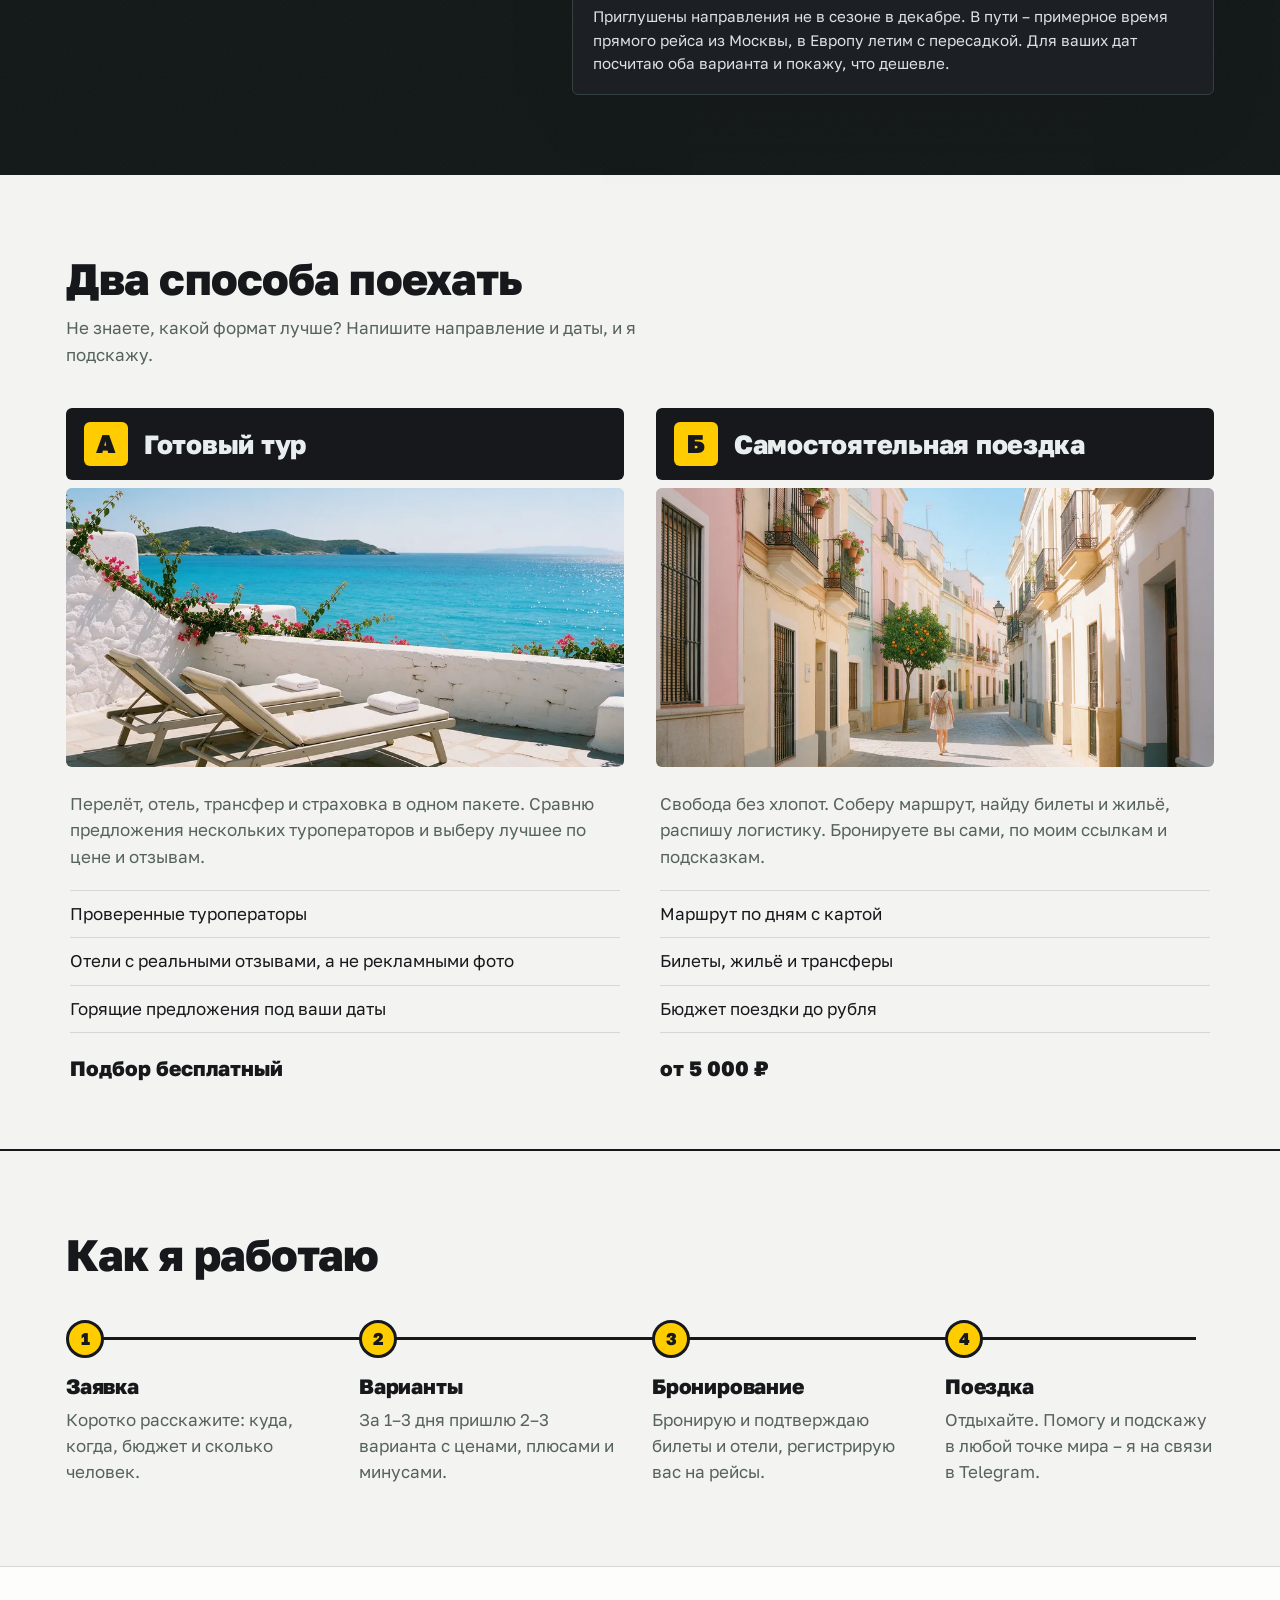
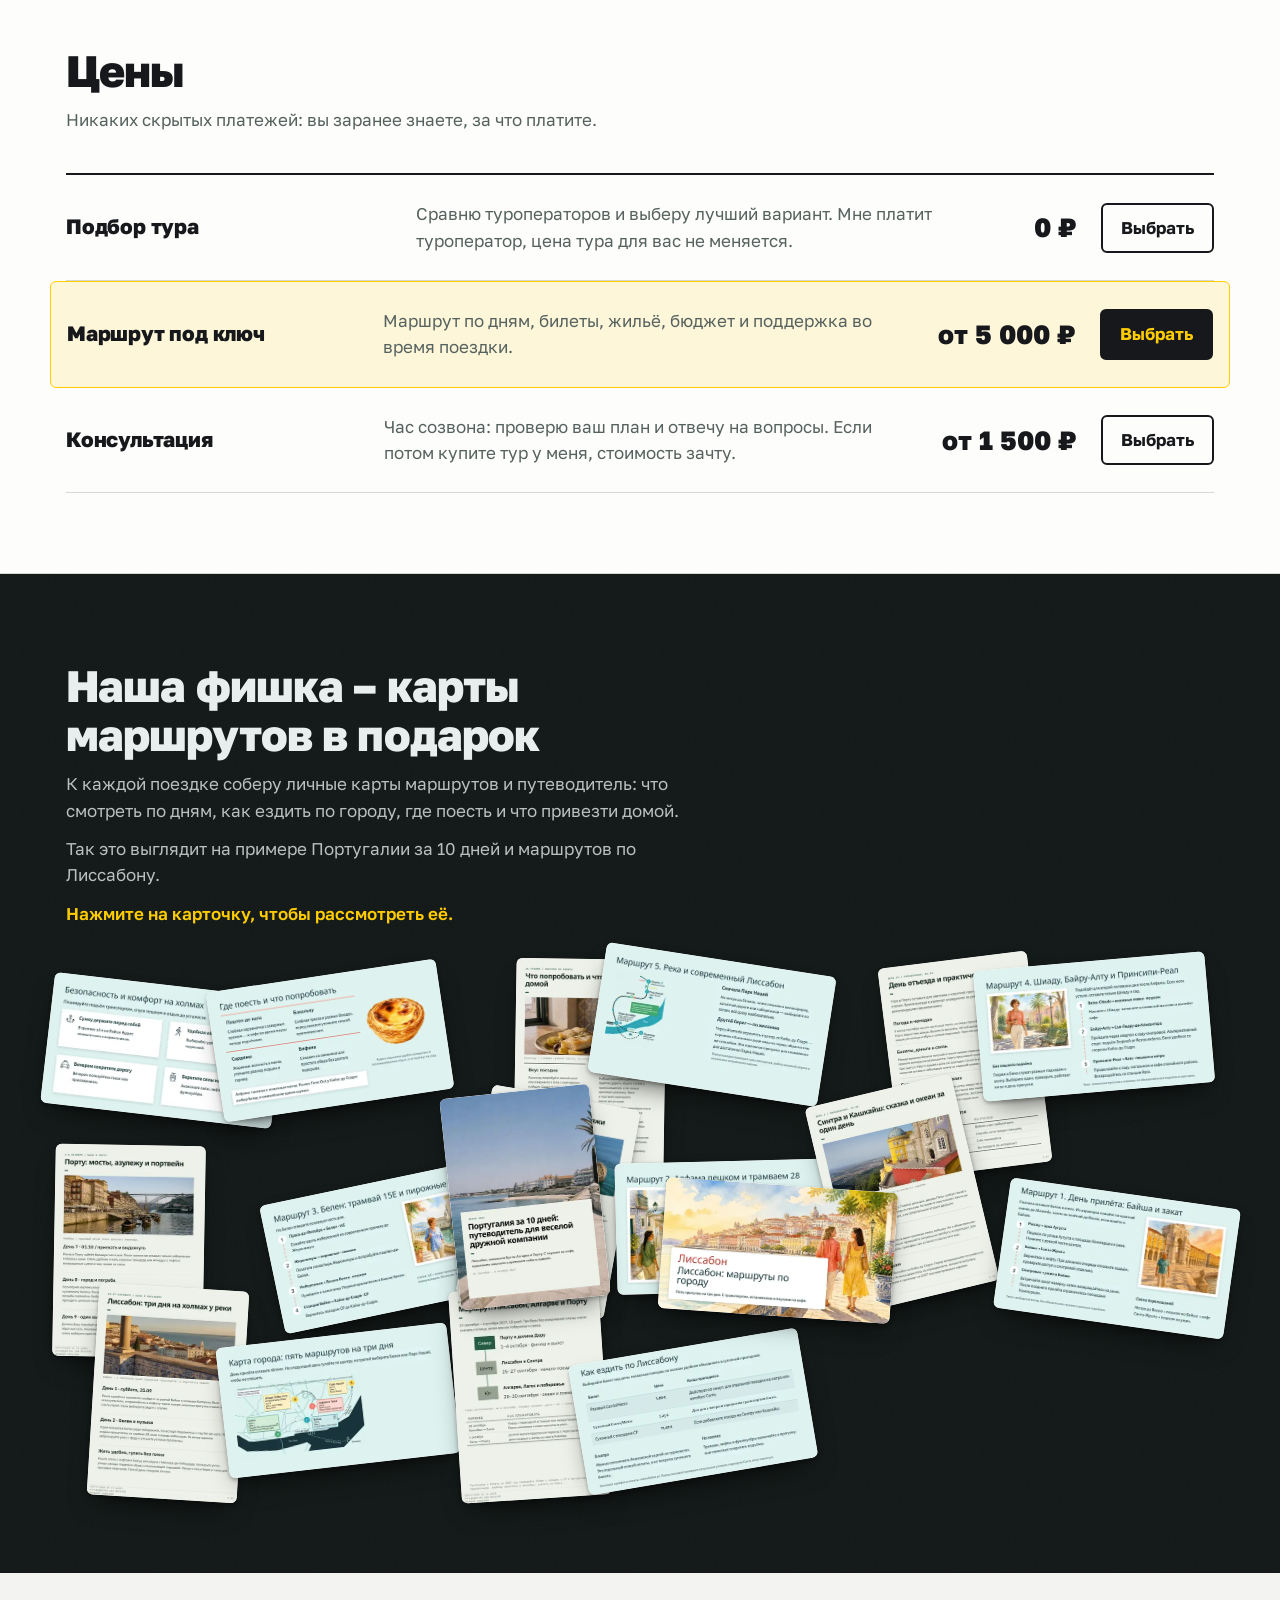
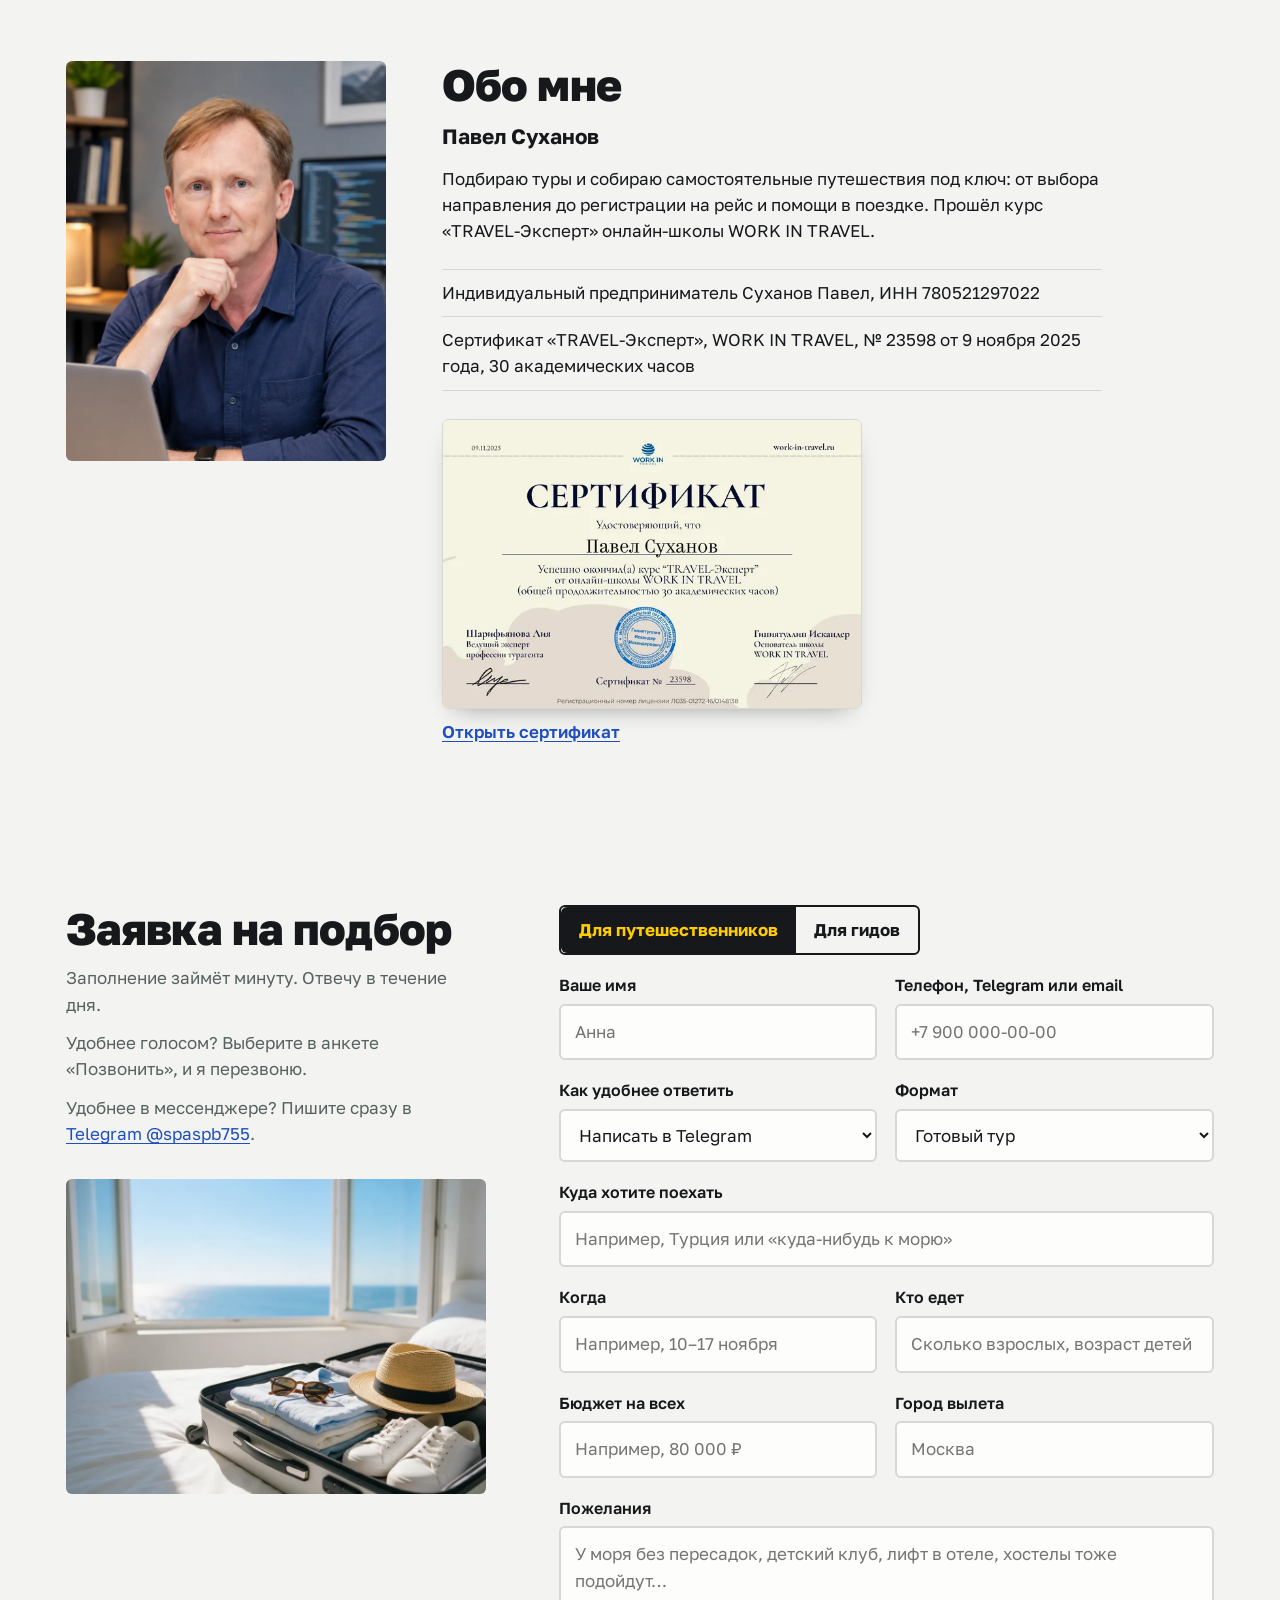
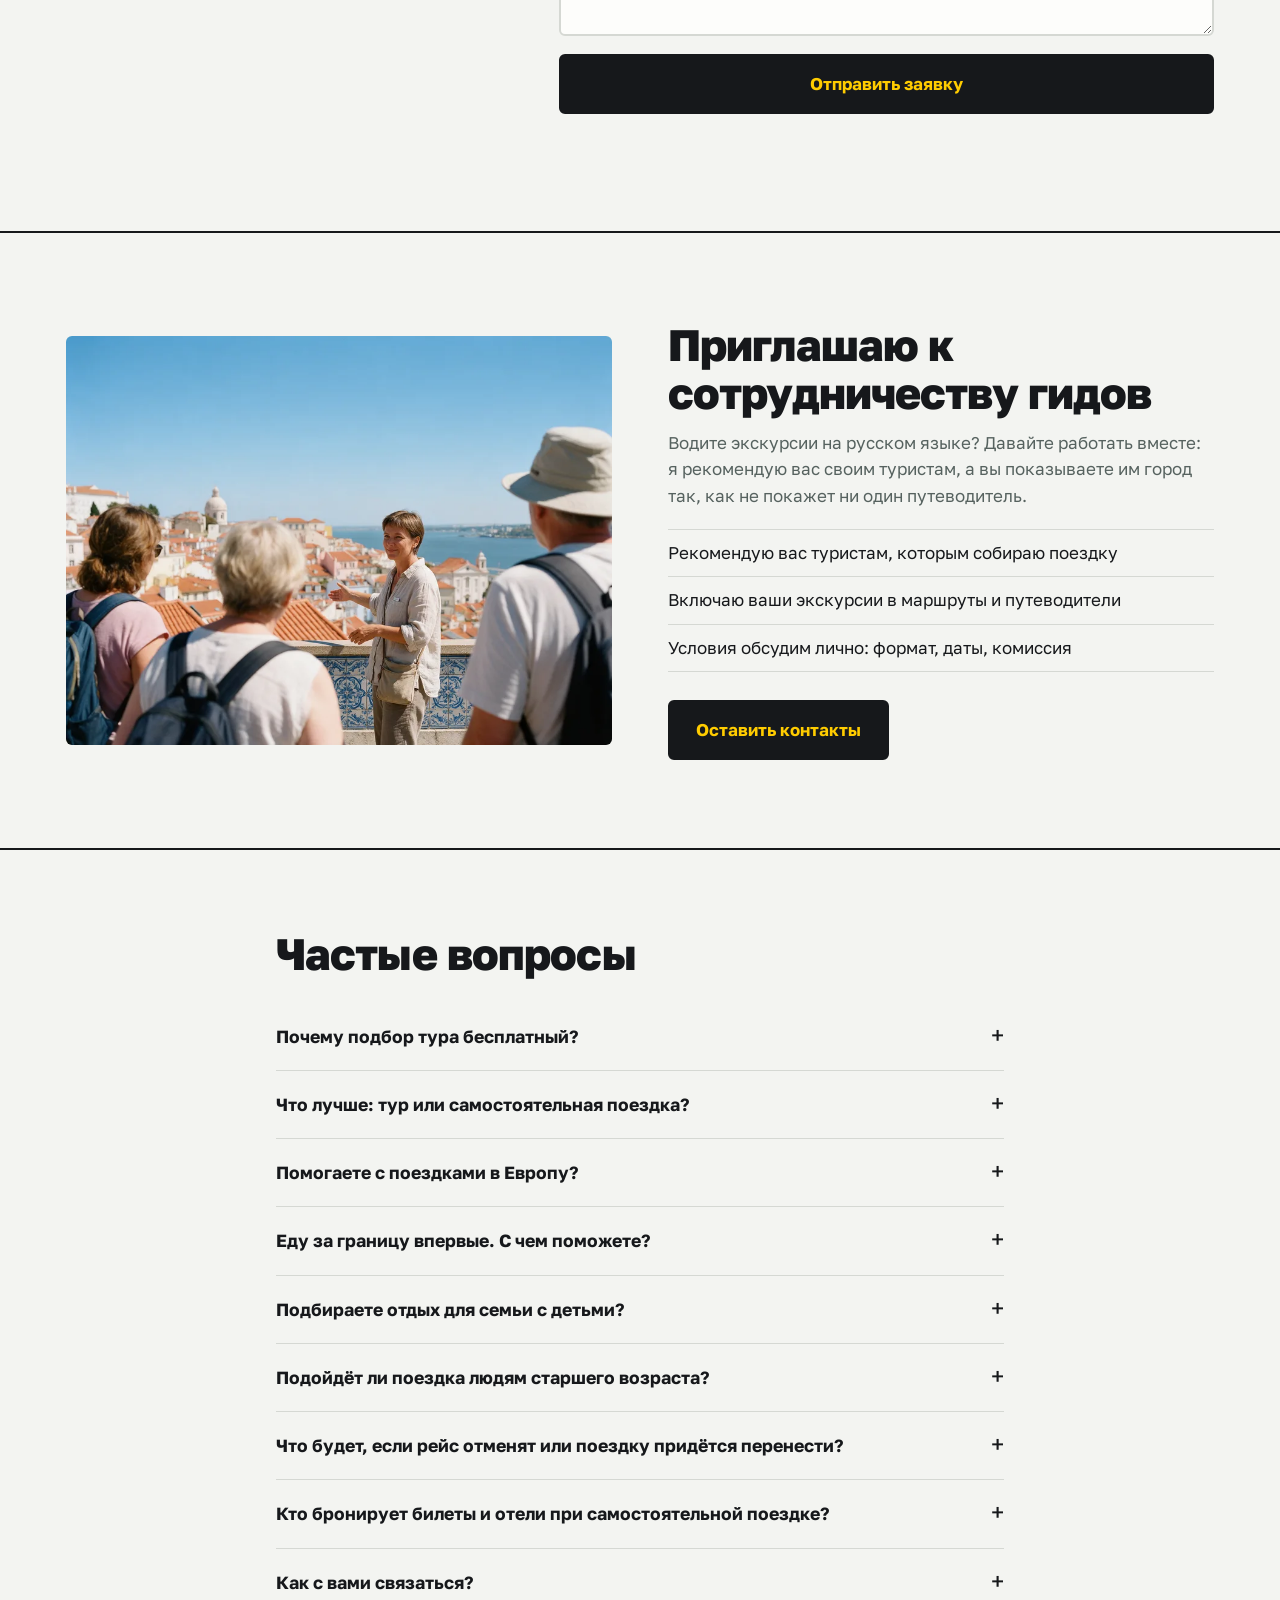
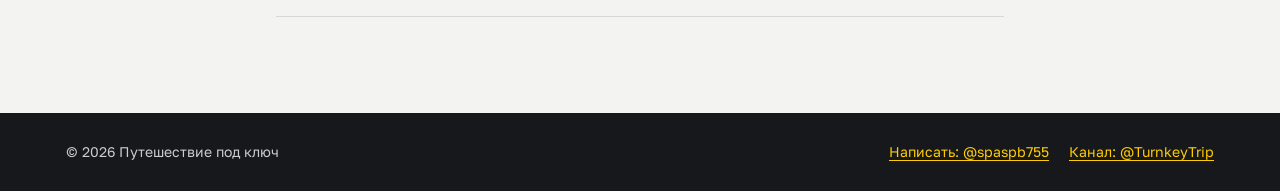
==== commit cbbb9ab7: "Раздел «Обо мне»: фото, ИП, сертификат; меню без переноса строк Co-Authored-By: Claude Opus 5.5 <nor" ====
--- a/index.html
+++ b/index.html
@@ -27,6 +27,7 @@
         <a href="#when">Куда лететь</a>
         <a href="#how">Как работаю</a>
         <a href="#prices">Цены</a>
+        <a href="#about">Обо мне</a>
         <a href="#faq">Вопросы</a>
         <a href="#guides">Гидам</a>
       </nav>
@@ -287,33 +288,22 @@
       </div>
     </dialog>
 
-    <!--
-      Кто я. Этот блок нужен всем, кто оценивал сайт: без имени, фото и отзывов
-      не хватает доверия. Скрыт, пока не заполнен: замените всё в [квадратных скобках],
-      положите фото рядом с index.html как photo.jpg и удалите атрибут hidden.
-    -->
-    <section class="about" id="about" hidden>
+    <!-- Обо мне -->
+    <section class="about" id="about">
       <div class="wrap about__grid">
-        <img class="about__photo" src="photo.jpg" alt="[Имя Фамилия]" width="320" height="320" loading="lazy">
+        <img class="about__photo" src="assets/pavel.webp" alt="Павел Суханов" width="800" height="1000" loading="lazy">
         <div class="about__text">
-          <h2>Кто я</h2>
-          <p class="about__name">[Имя Фамилия]</p>
-          <p>[Пара предложений о себе: сколько лет подбираете поездки, где бывали сами, почему этим занимаетесь.]</p>
+          <h2>Обо мне</h2>
+          <p class="about__name">Павел Суханов</p>
+          <p>Подбираю туры и собираю самостоятельные путешествия под ключ: от выбора направления до регистрации на рейс и помощи в поездке. Прошёл курс «TRAVEL-Эксперт» онлайн-школы WORK IN TRAVEL.</p>
           <ul class="about__facts">
-            <li>[Работаю как ИП / турагентство «…», ИНН …]</li>
-            <li>[С кем заключается договор и кому вы платите за тур]</li>
-            <li>[Туроператоры из реестра Ростуризма]</li>
+            <li>Индивидуальный предприниматель Суханов Павел, ИНН 780521297022</li>
+            <li>Сертификат «TRAVEL-Эксперт», WORK IN TRAVEL, № 23598 от 9 ноября 2025 года, 30 академических часов</li>
           </ul>
-          <div class="about__reviews">
-            <blockquote>
-              <p>[Отзыв клиента, дословно и с его разрешения]</p>
-              <cite>[Имя, куда ездили]</cite>
-            </blockquote>
-            <blockquote>
-              <p>[Второй отзыв, лучше от семьи с детьми или от пожилого клиента]</p>
-              <cite>[Имя, куда ездили]</cite>
-            </blockquote>
-          </div>
+          <a class="about__cert" href="assets/sertifikat.webp" target="_blank" rel="noopener">
+            <img src="assets/sertifikat-sm.webp" alt="Сертификат Павла Суханова об окончании курса «TRAVEL-Эксперт» онлайн-школы WORK IN TRAVEL" width="640" height="441" loading="lazy">
+            <span>Открыть сертификат</span>
+          </a>
         </div>
       </div>
     </section>
--- a/style.css
+++ b/style.css
@@ -376,6 +376,7 @@
 }
 
 .topbar__links a {
+  white-space: nowrap;
   color: rgba(232, 238, 237, 0.75);
   font-weight: 600;
   text-decoration: none;
@@ -1111,7 +1112,8 @@
 /* ---------- Кто я ---------- */
 
 .about {
-  padding: 96px 0 0;
+  padding: 88px 0;
+  border-top: 2px solid var(--ink);
 }
 
 .about[hidden] {
@@ -1128,9 +1130,9 @@
 .about__photo {
   width: 100%;
   height: auto;
-  aspect-ratio: 1;
+  aspect-ratio: 4 / 5;
   object-fit: cover;
-  border: 2px solid var(--ink);
+  object-position: top;
   border-radius: var(--radius);
   background: var(--card);
 }
@@ -1159,6 +1161,40 @@
 
 .about__facts li:last-child {
   border-bottom: 1px solid var(--rule);
+}
+
+/* Сертификат: миниатюра, по клику открывается крупно */
+.about__cert {
+  display: inline-block;
+  margin-top: 28px;
+  color: var(--ink);
+  font-weight: 600;
+  text-decoration: none;
+}
+
+.about__cert img {
+  display: block;
+  width: 100%;
+  max-width: 420px;
+  height: auto;
+  border: 1px solid var(--rule);
+  border-radius: var(--radius);
+  box-shadow: 0 10px 24px -14px rgba(0, 0, 0, 0.45);
+  transition: transform 0.18s var(--ease-out);
+}
+
+.about__cert span {
+  display: inline-block;
+  margin-top: 10px;
+  color: var(--runway);
+  text-decoration: underline;
+  text-underline-offset: 3px;
+}
+
+@media (hover: hover) and (pointer: fine) {
+  .about__cert:hover img {
+    transform: translateY(-3px);
+  }
 }
 
 .about__reviews {
@@ -1436,7 +1472,7 @@
   }
 }
 
-@media (max-width: 1060px) {
+@media (max-width: 1180px) {
   .topbar__links {
     display: none;
   }
@@ -1519,6 +1555,7 @@
 
   .about {
     padding-top: 56px;
+    padding-bottom: 56px;
   }
 
   .gift,
@@ -1572,7 +1609,7 @@
   }
 
   .about__photo {
-    max-width: 200px;
+    max-width: 260px;
   }
 
   .hero__facts {
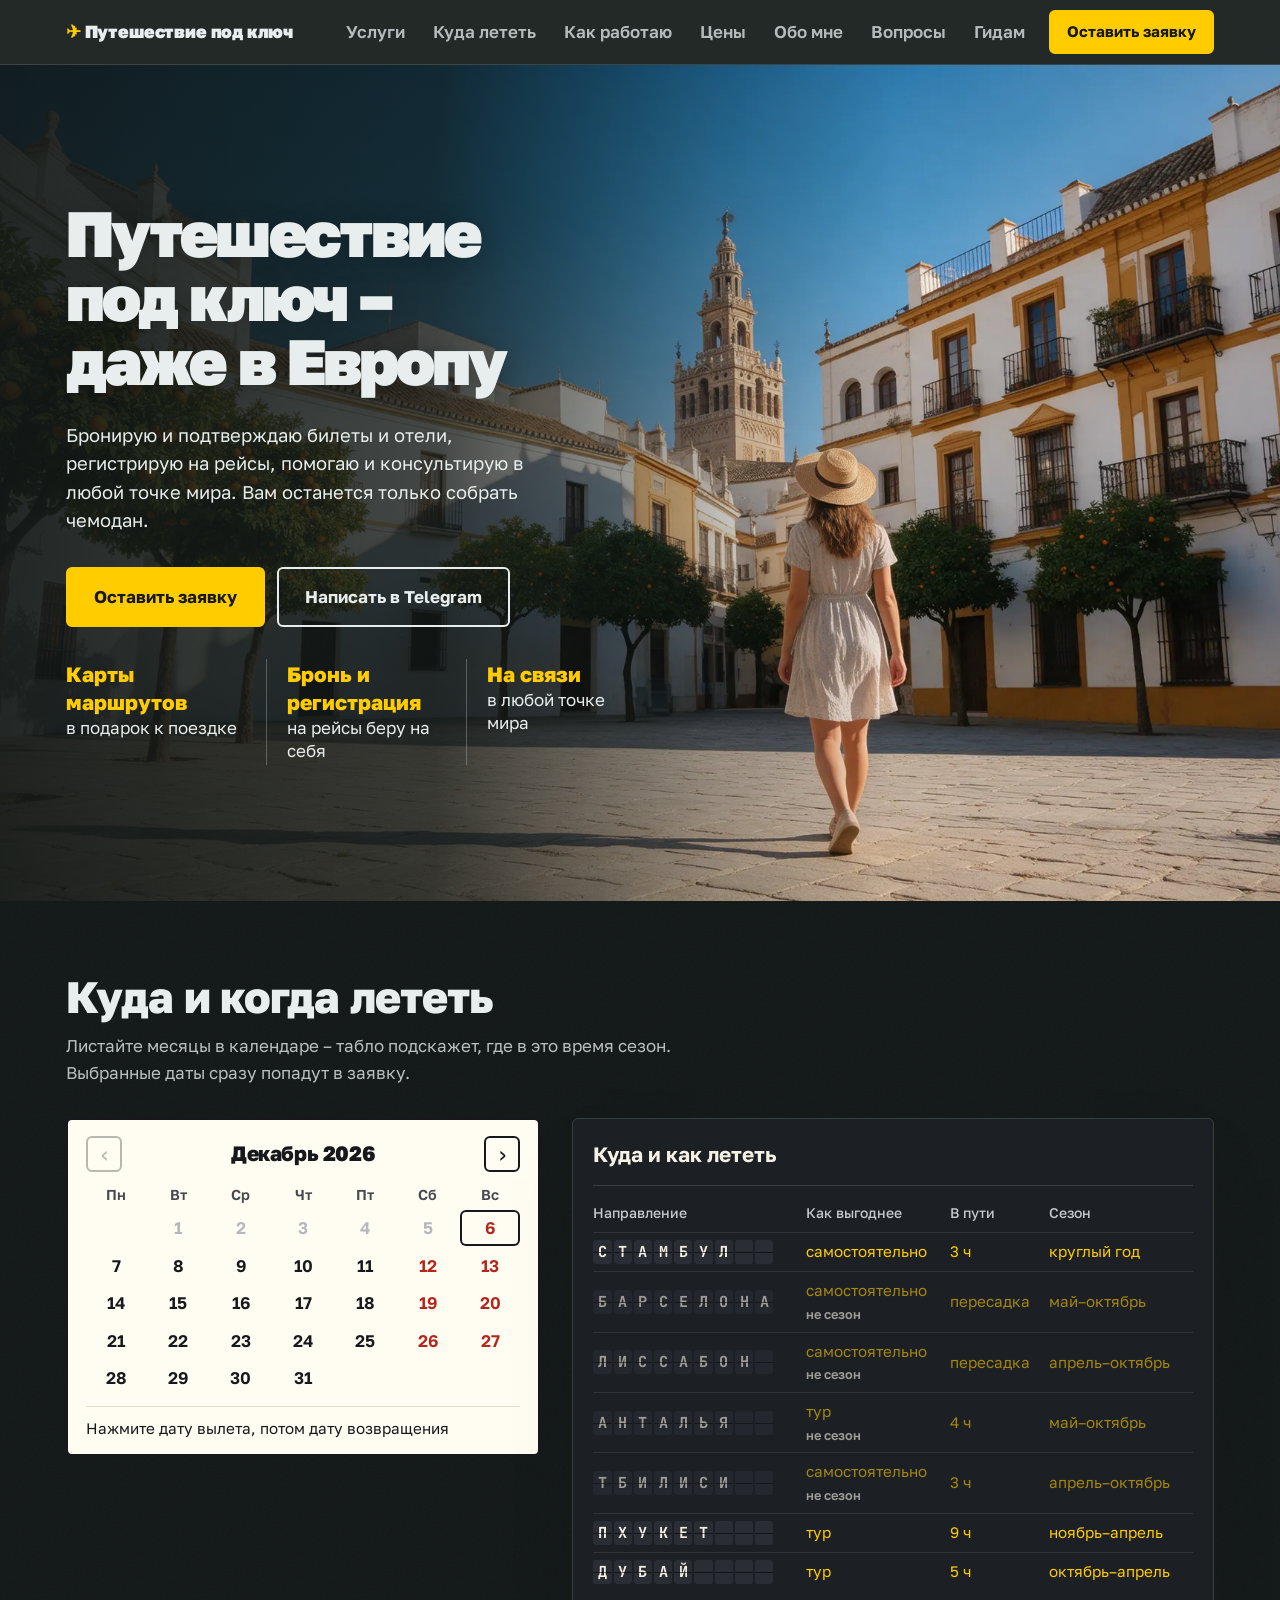
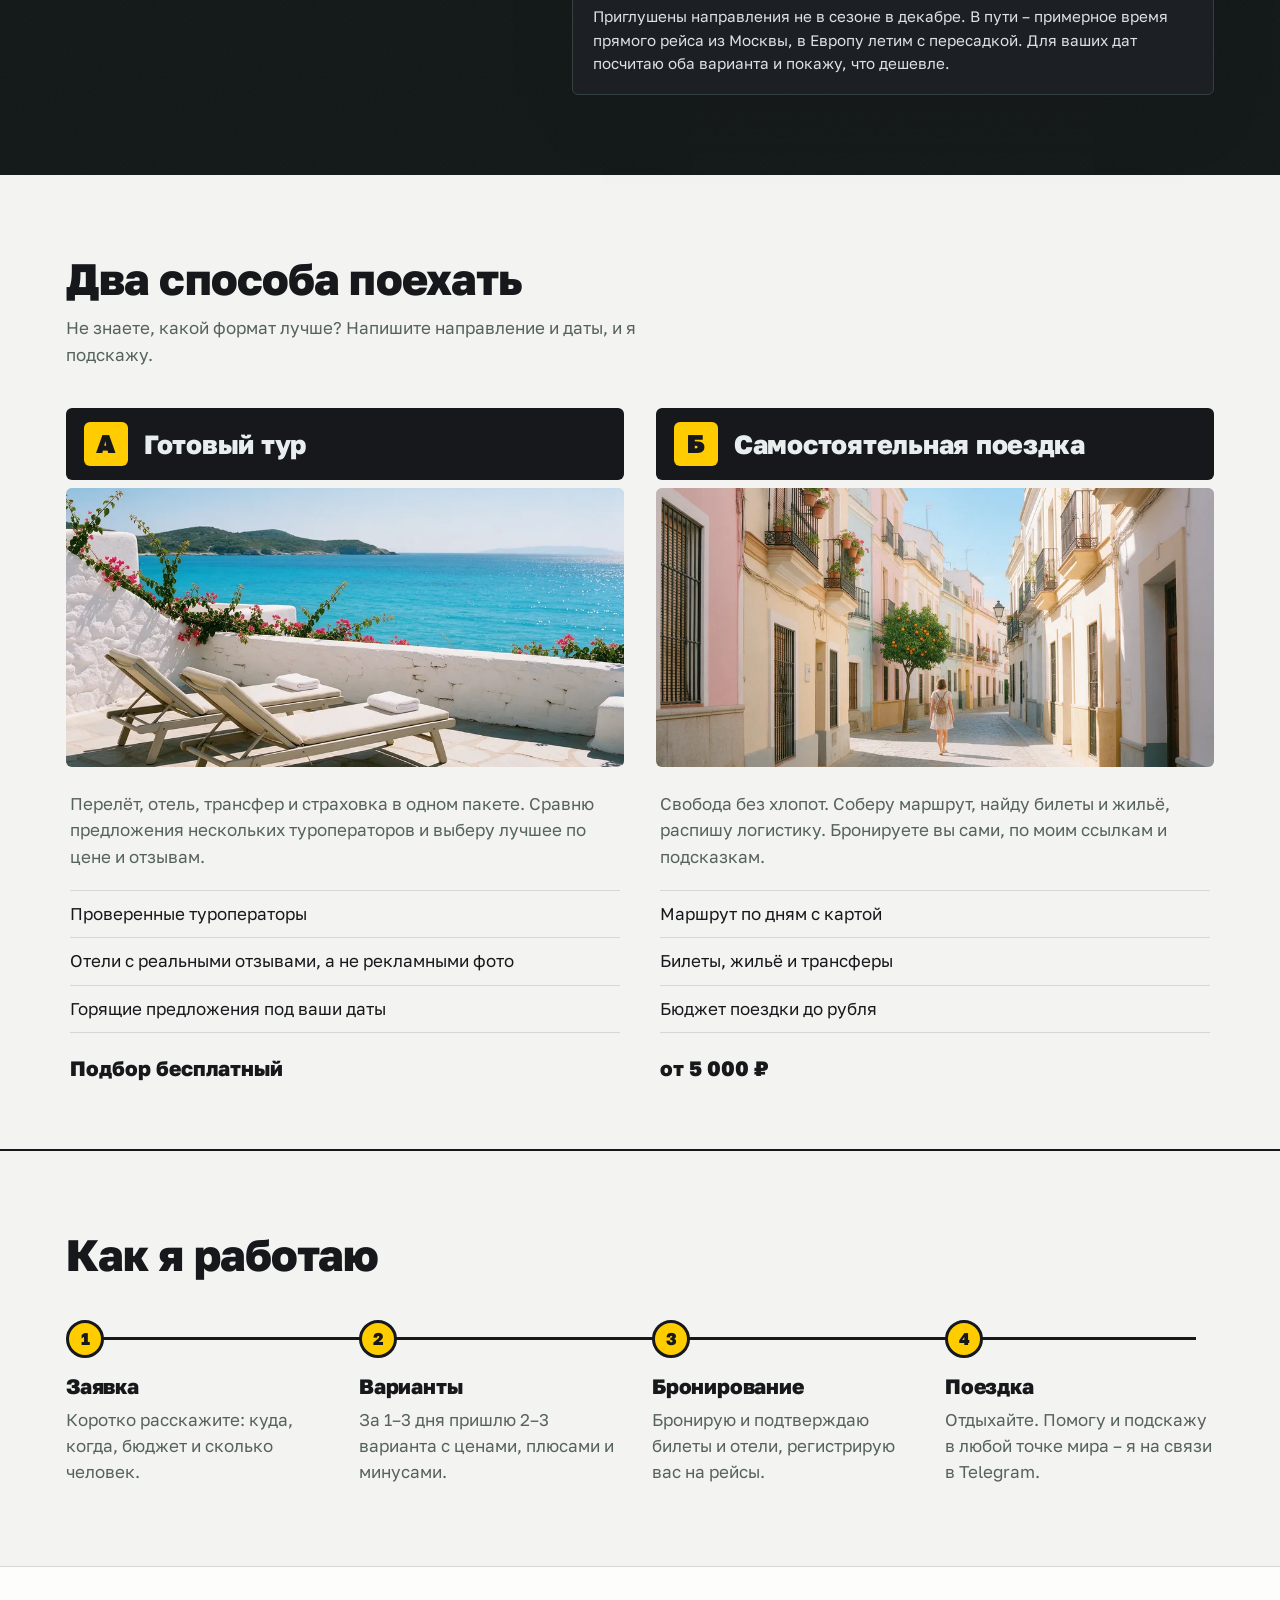
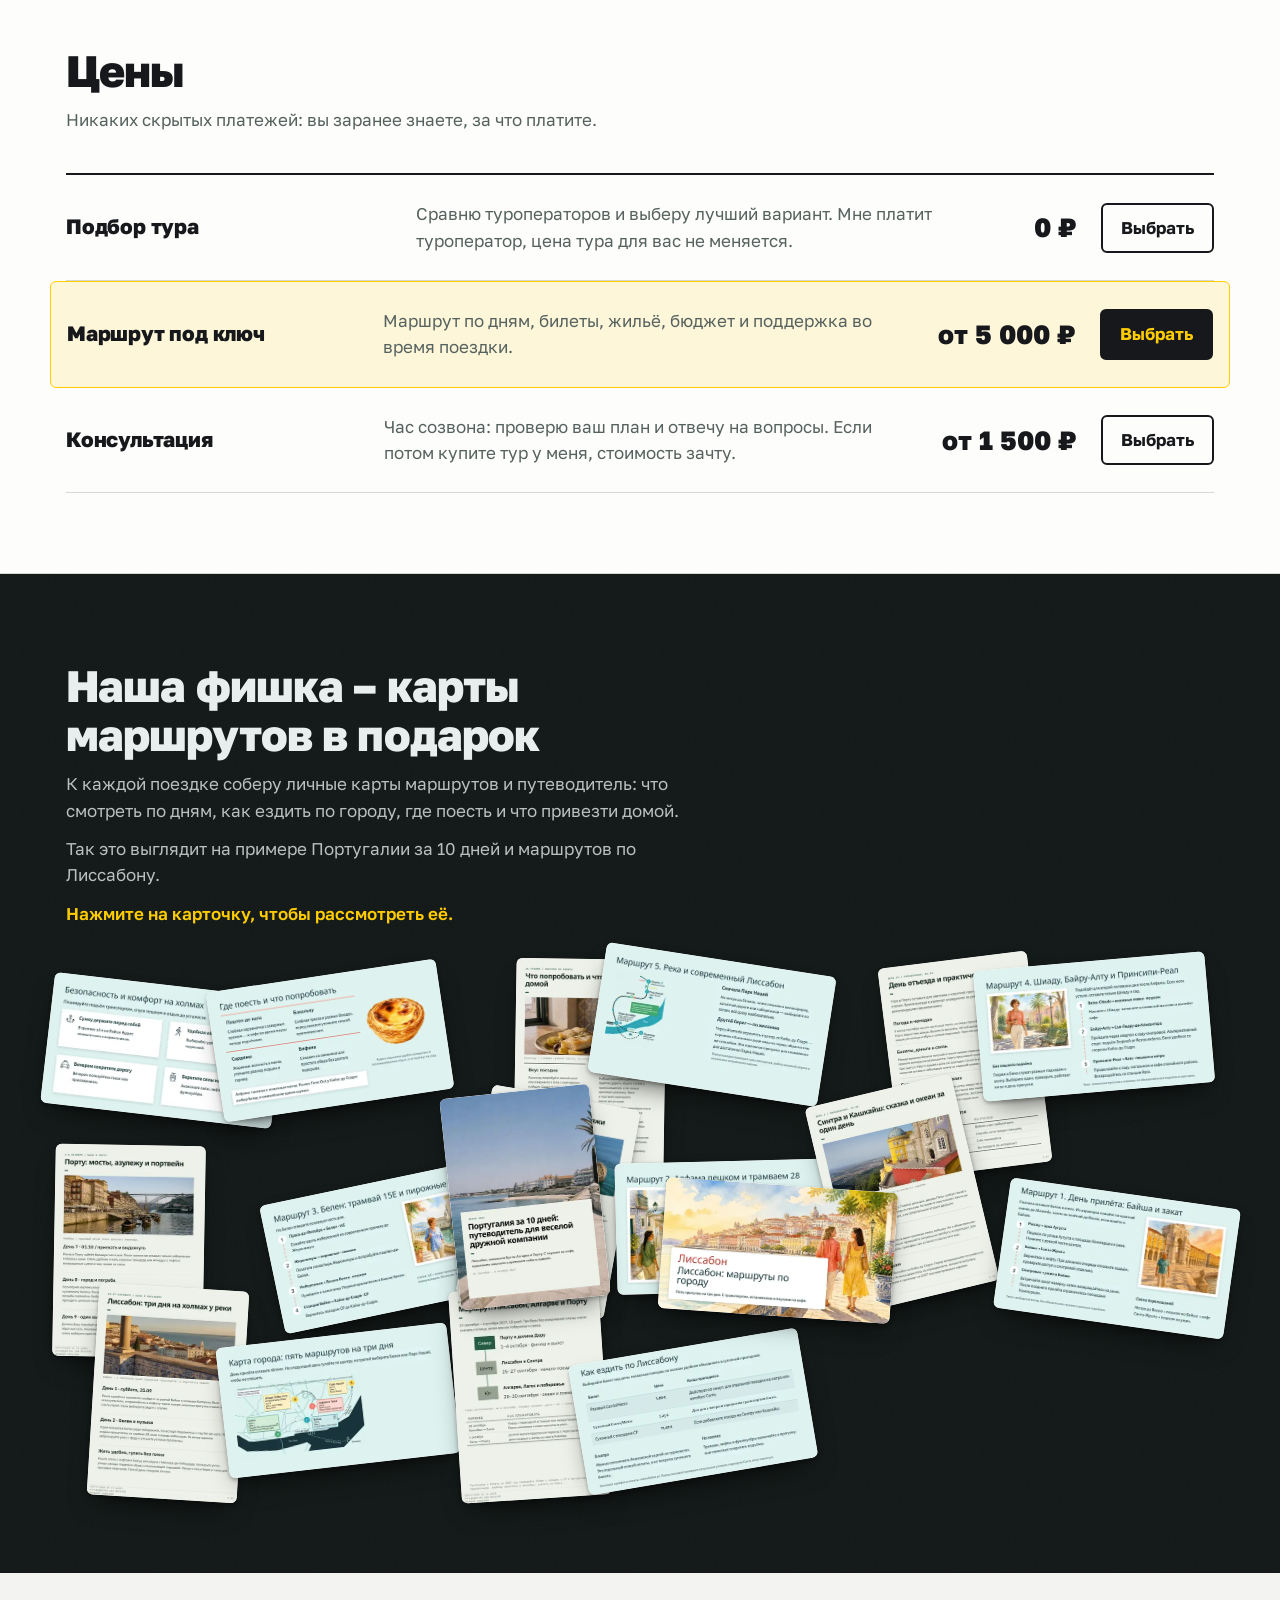
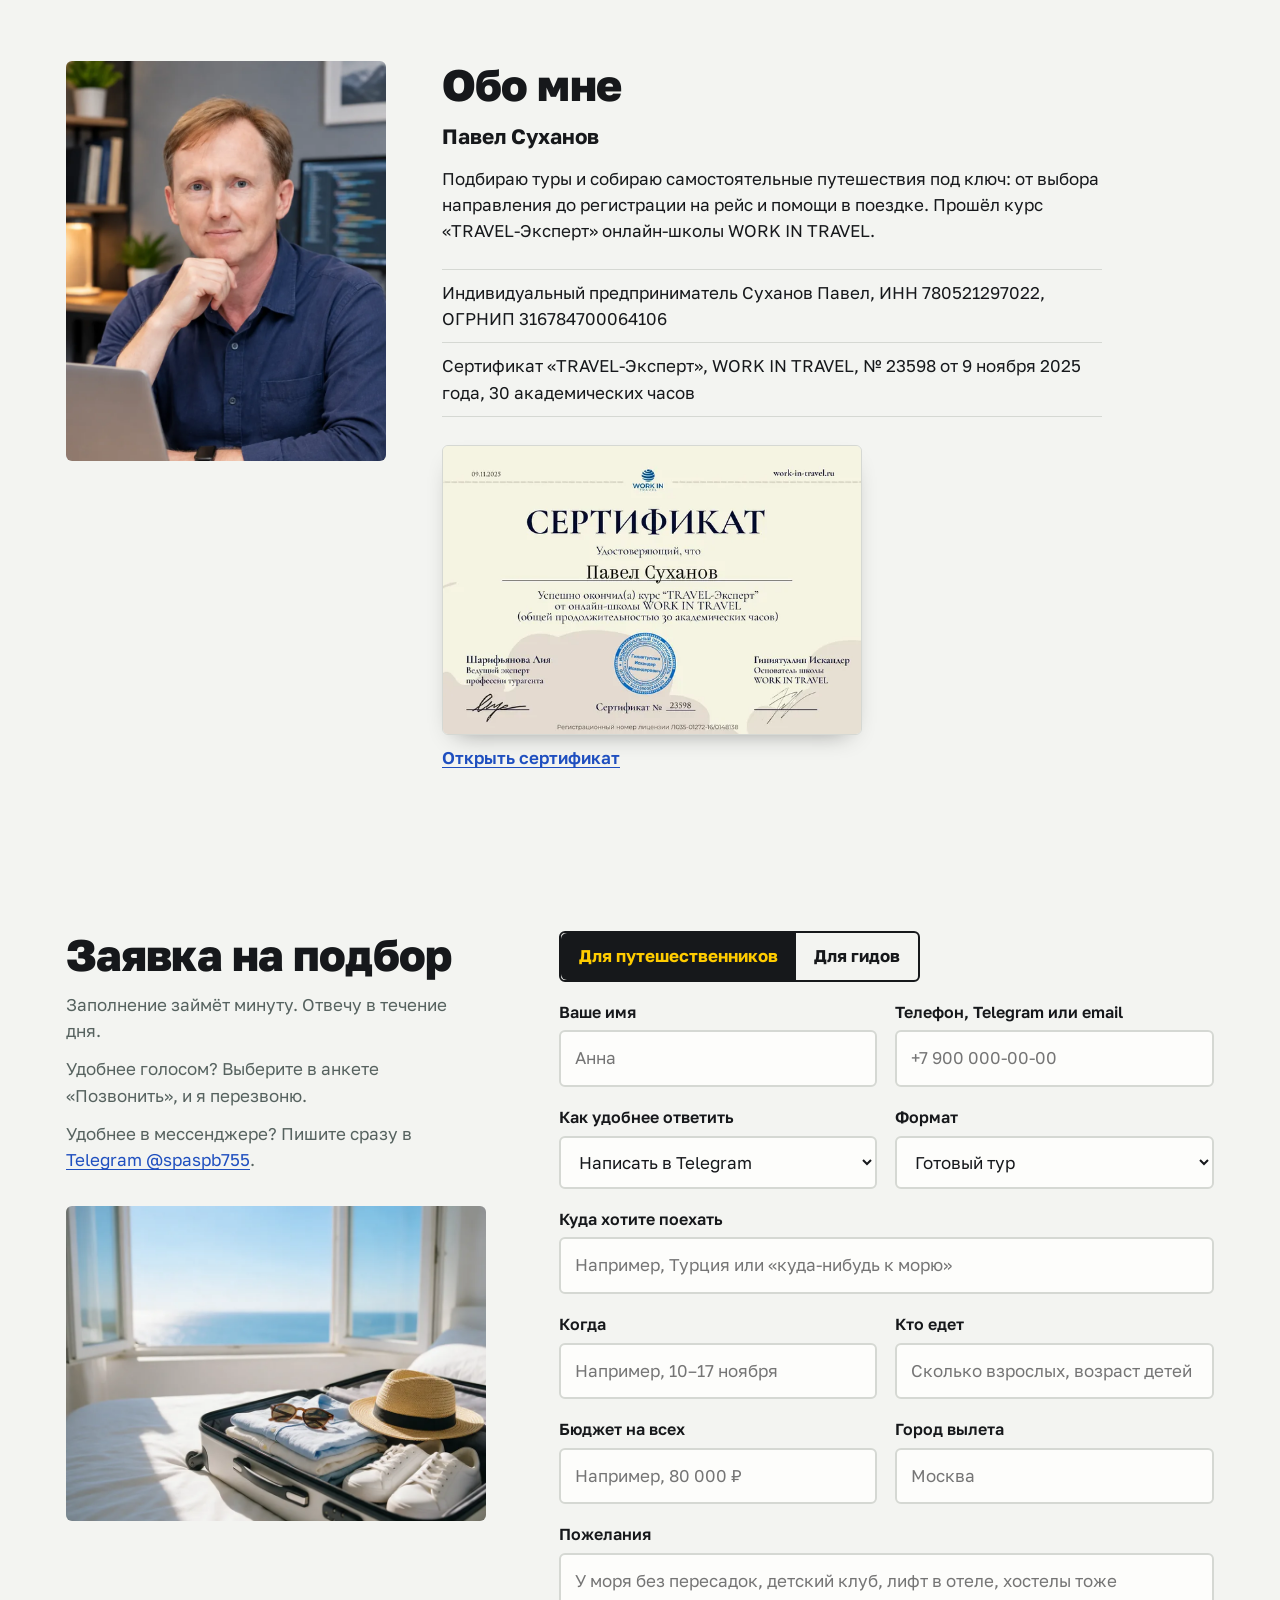
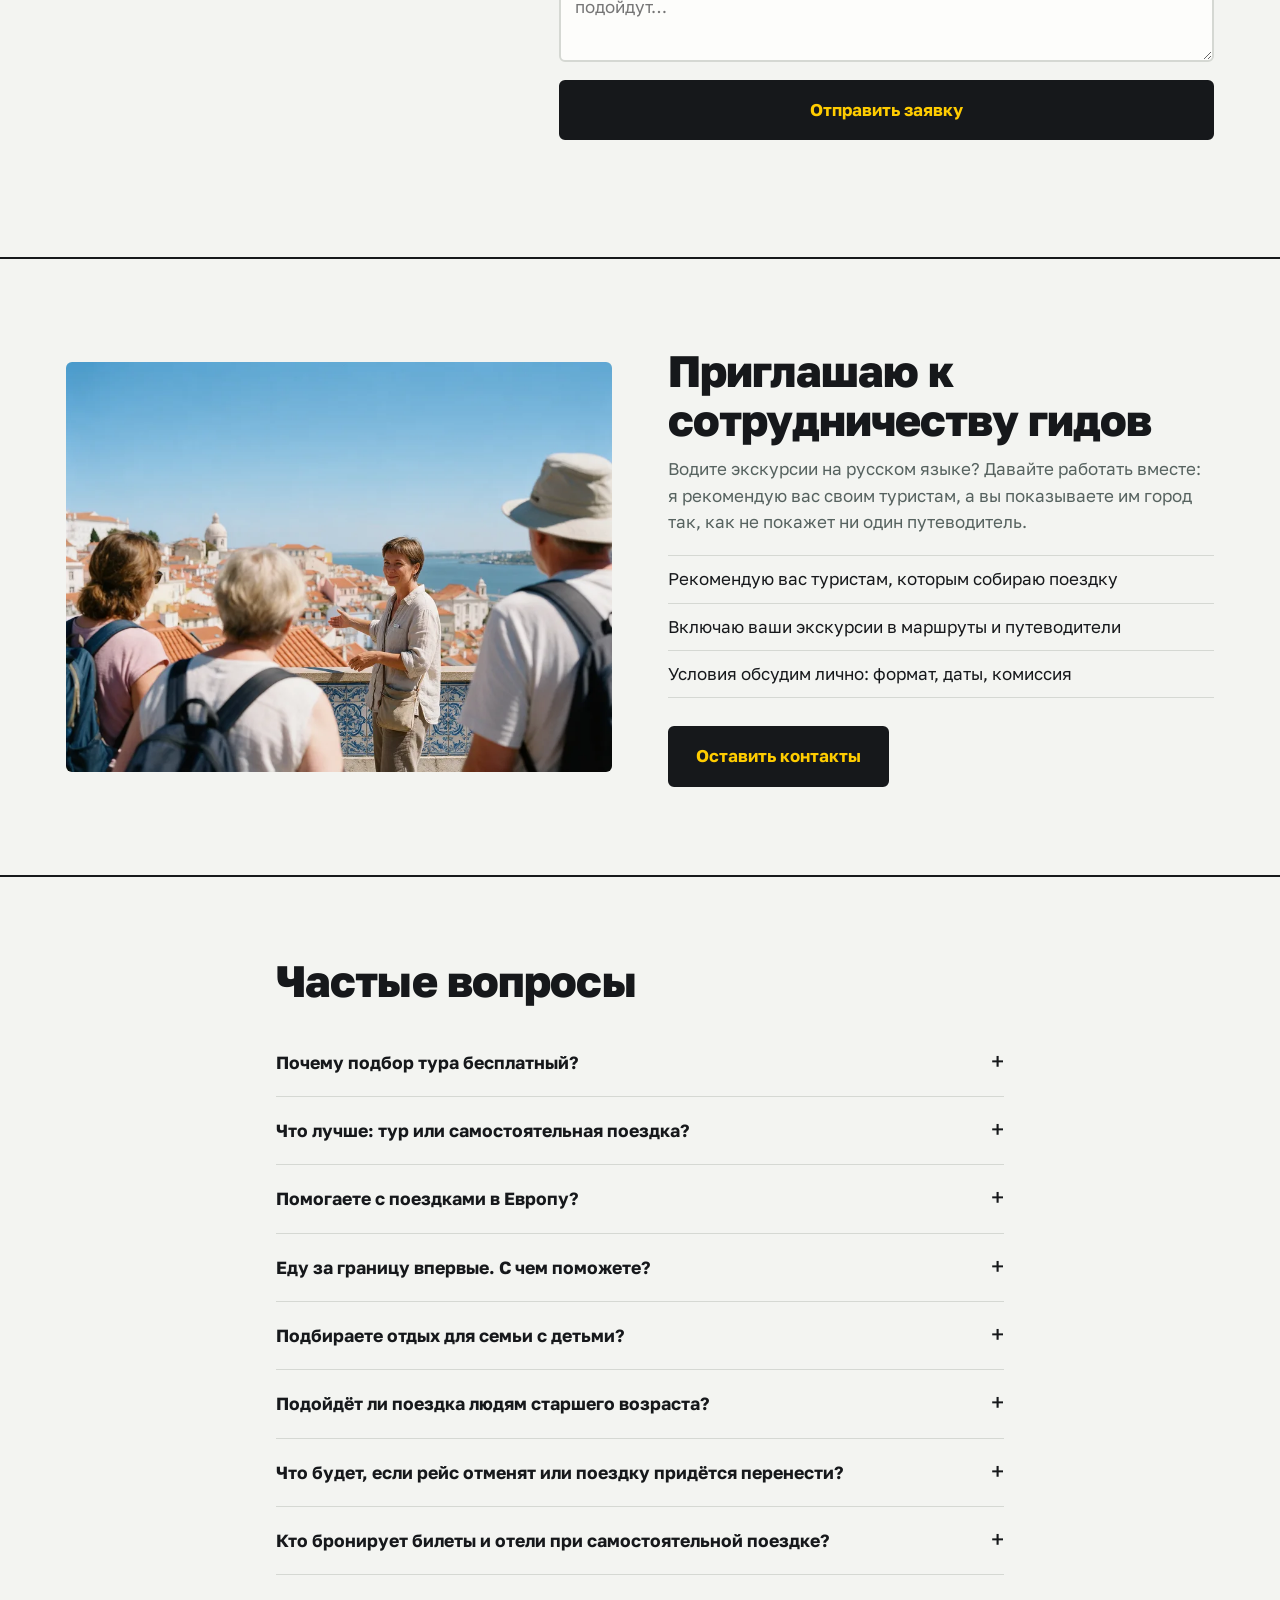
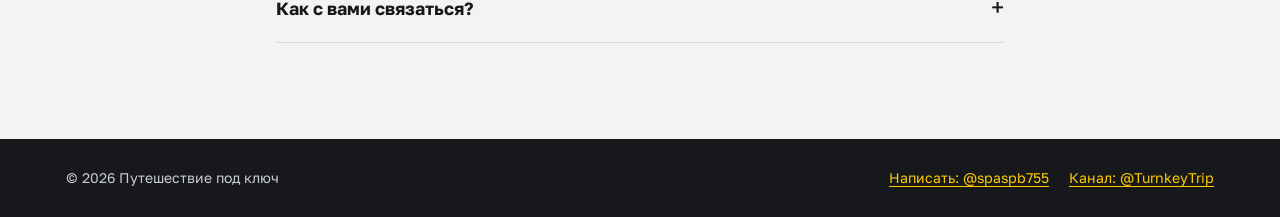
==== commit 67da3946: "Обо мне: ОГРНИП Co-Authored-By: Claude Opus 5.5 <noreply@anthropic.com>" ====
--- a/index.html
+++ b/index.html
@@ -297,7 +297,7 @@
           <p class="about__name">Павел Суханов</p>
           <p>Подбираю туры и собираю самостоятельные путешествия под ключ: от выбора направления до регистрации на рейс и помощи в поездке. Прошёл курс «TRAVEL-Эксперт» онлайн-школы WORK IN TRAVEL.</p>
           <ul class="about__facts">
-            <li>Индивидуальный предприниматель Суханов Павел, ИНН 780521297022</li>
+            <li>Индивидуальный предприниматель Суханов Павел, ИНН 780521297022, ОГРНИП 316784700064106</li>
             <li>Сертификат «TRAVEL-Эксперт», WORK IN TRAVEL, № 23598 от 9 ноября 2025 года, 30 академических часов</li>
           </ul>
           <a class="about__cert" href="assets/sertifikat.webp" target="_blank" rel="noopener">
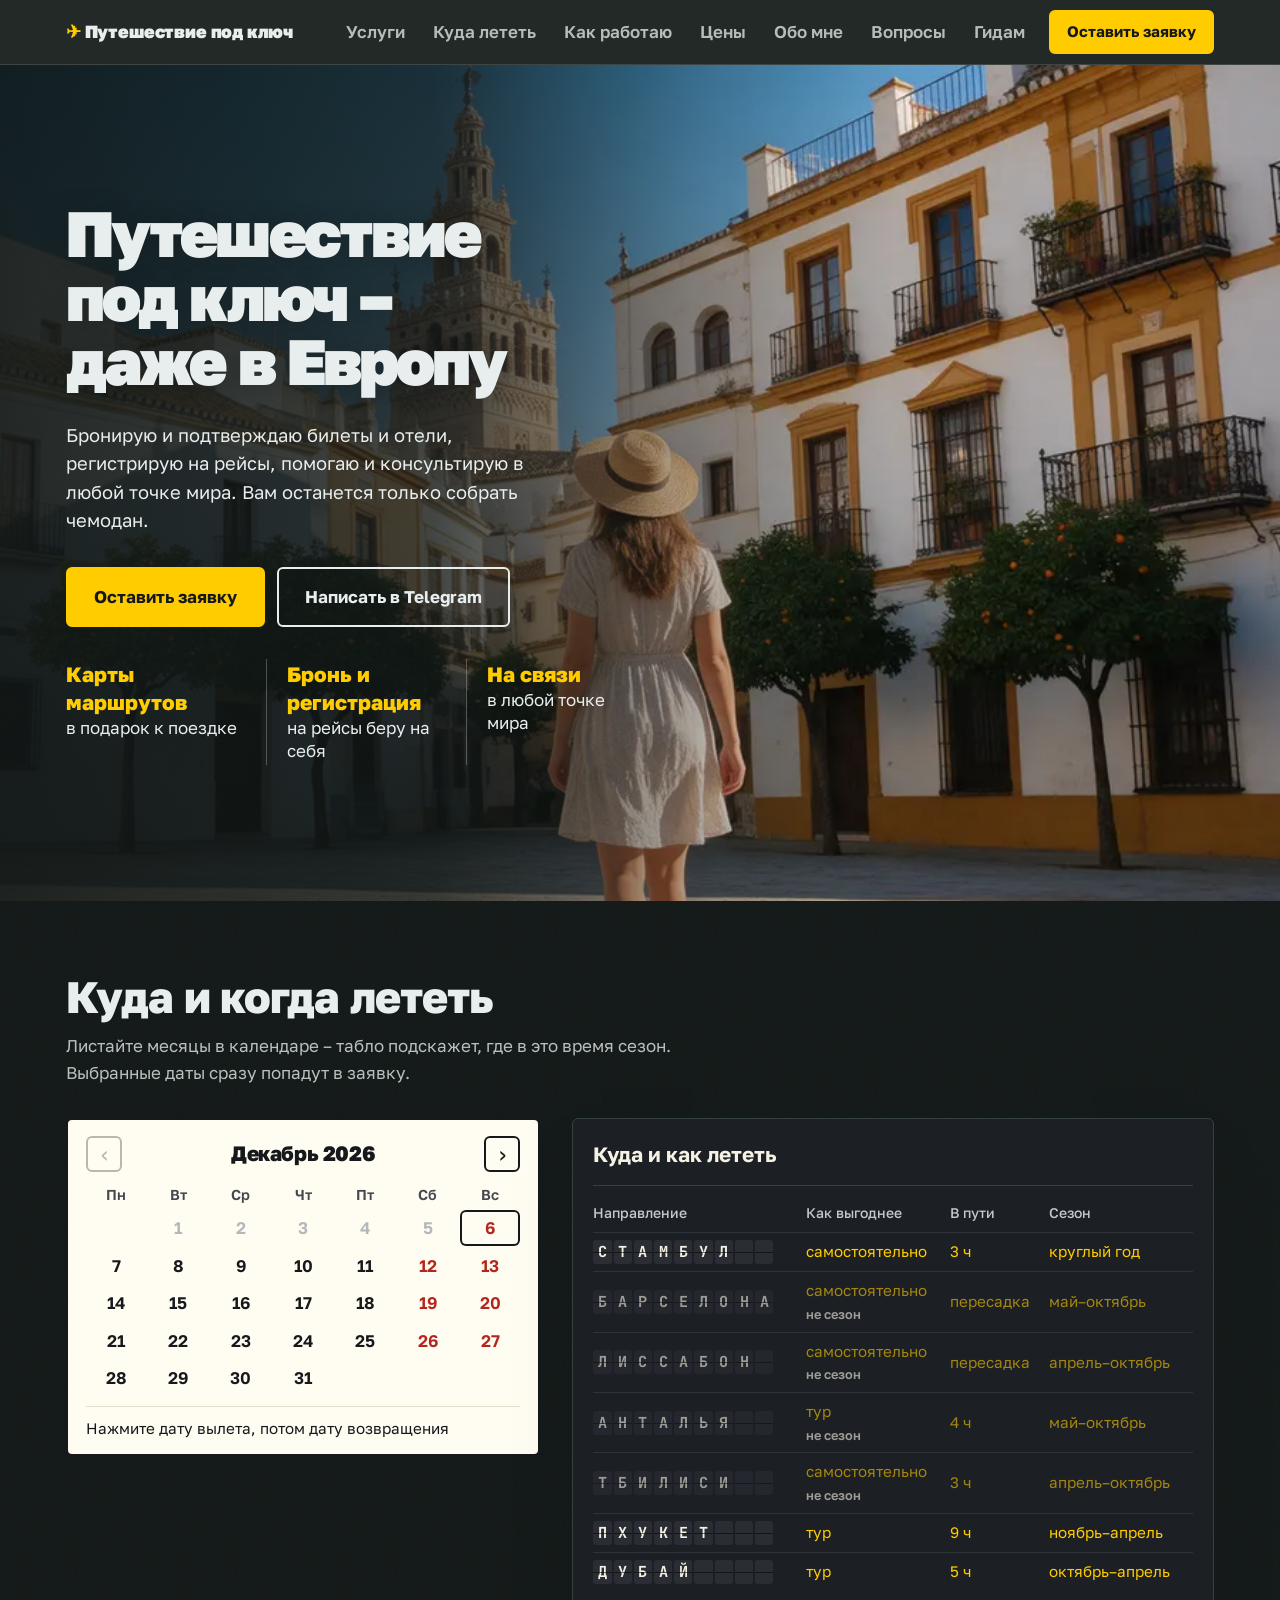
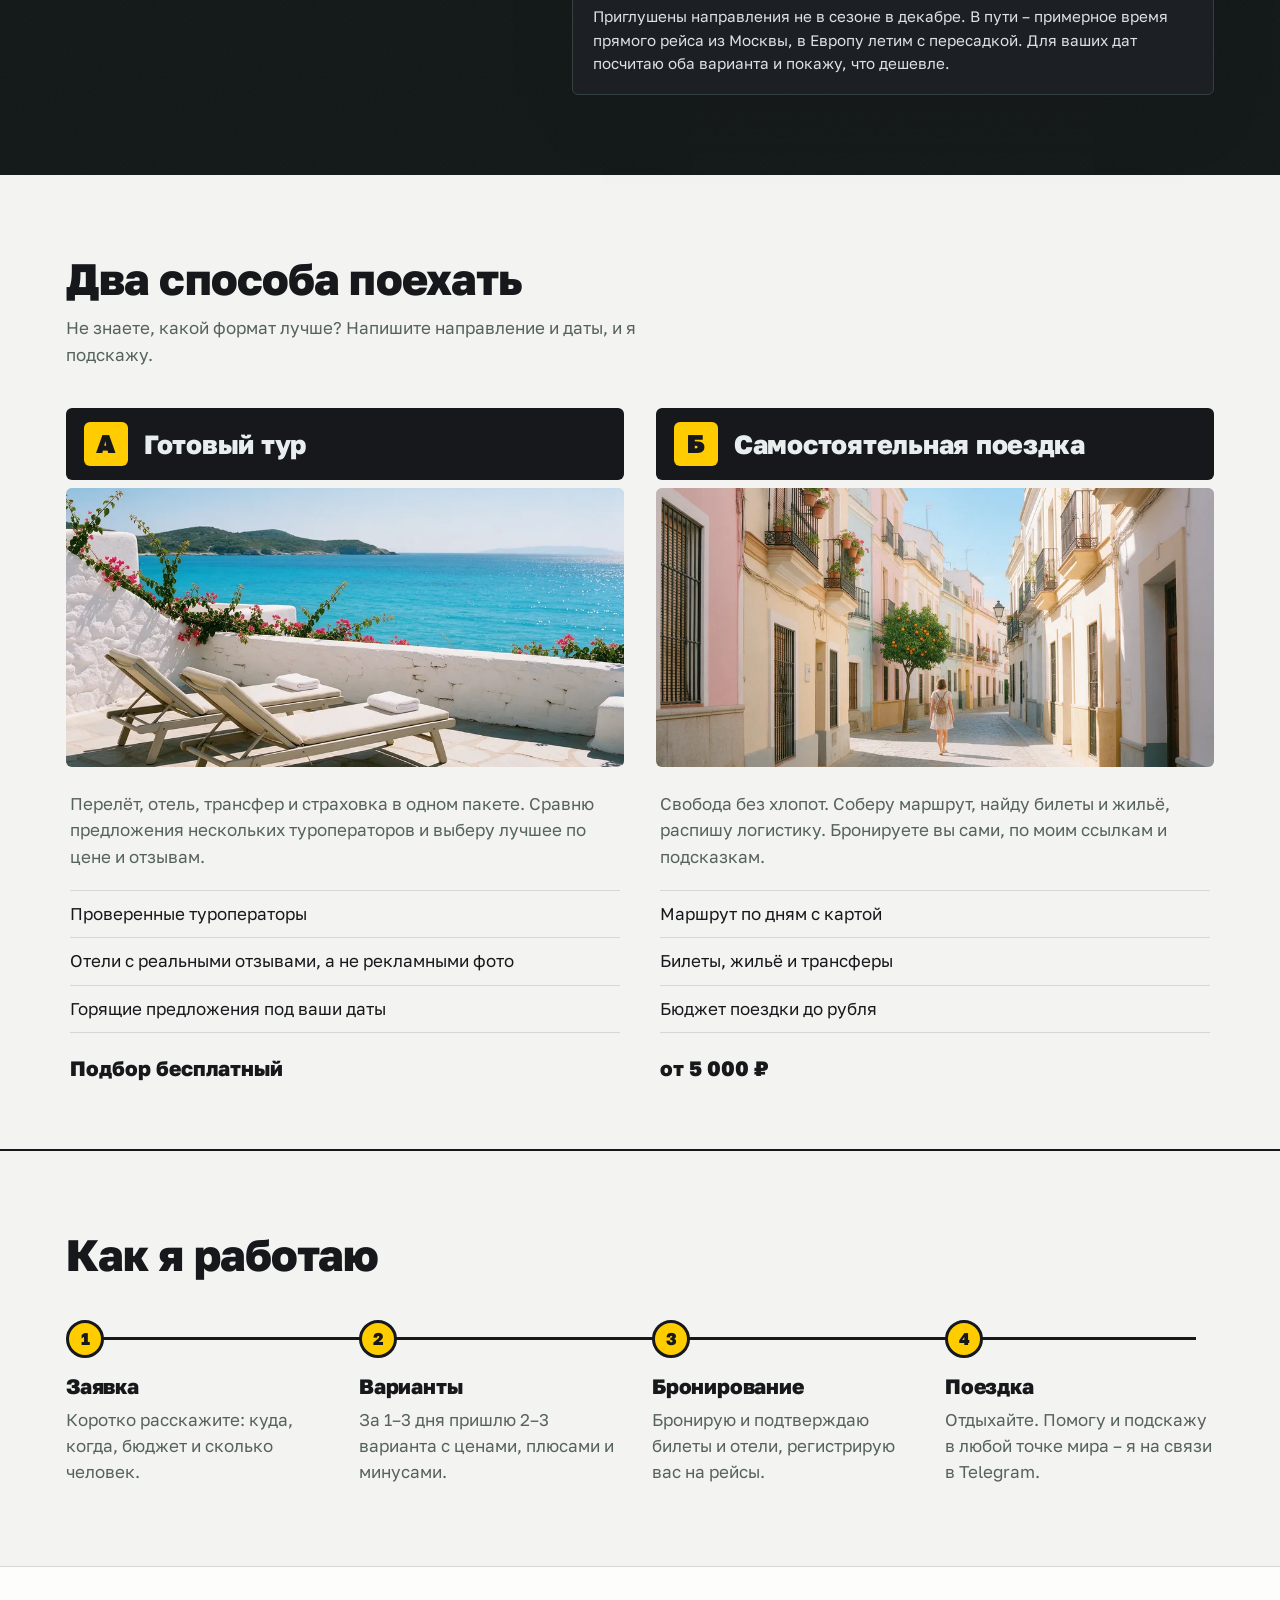
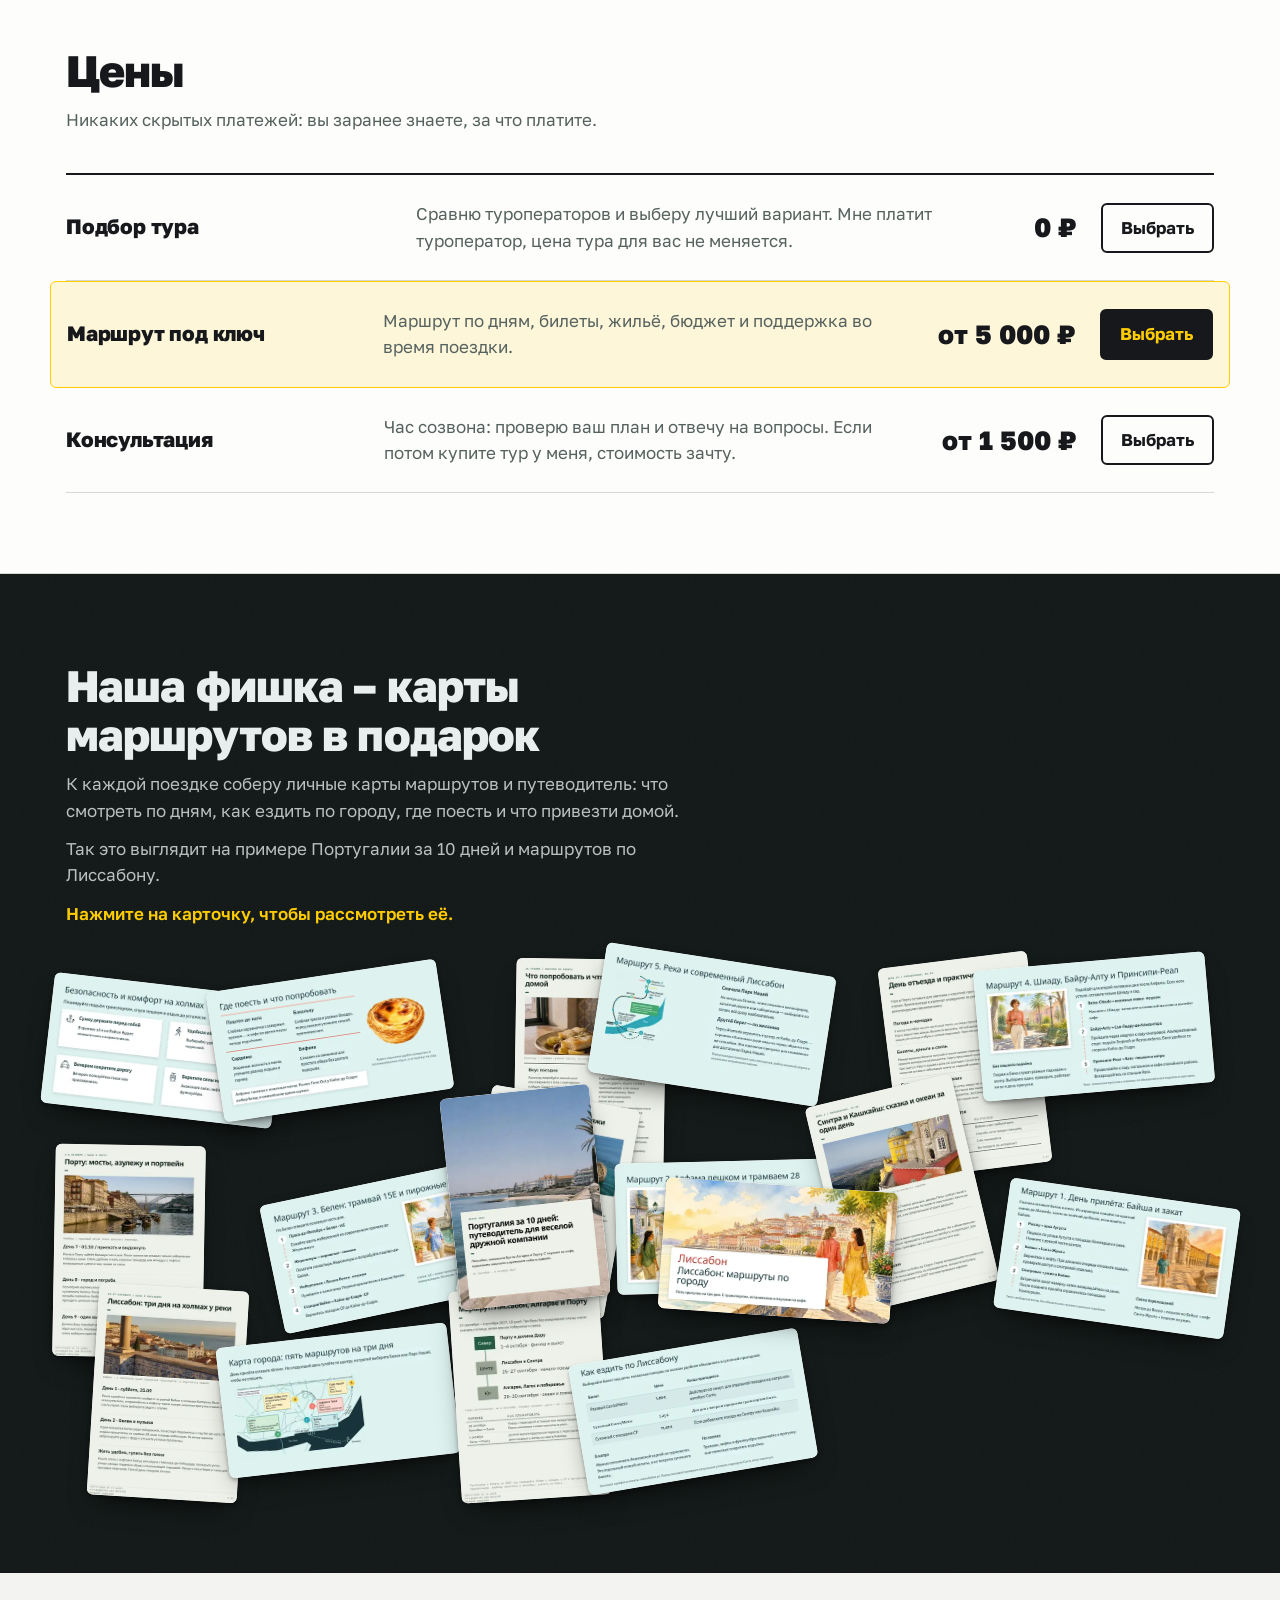
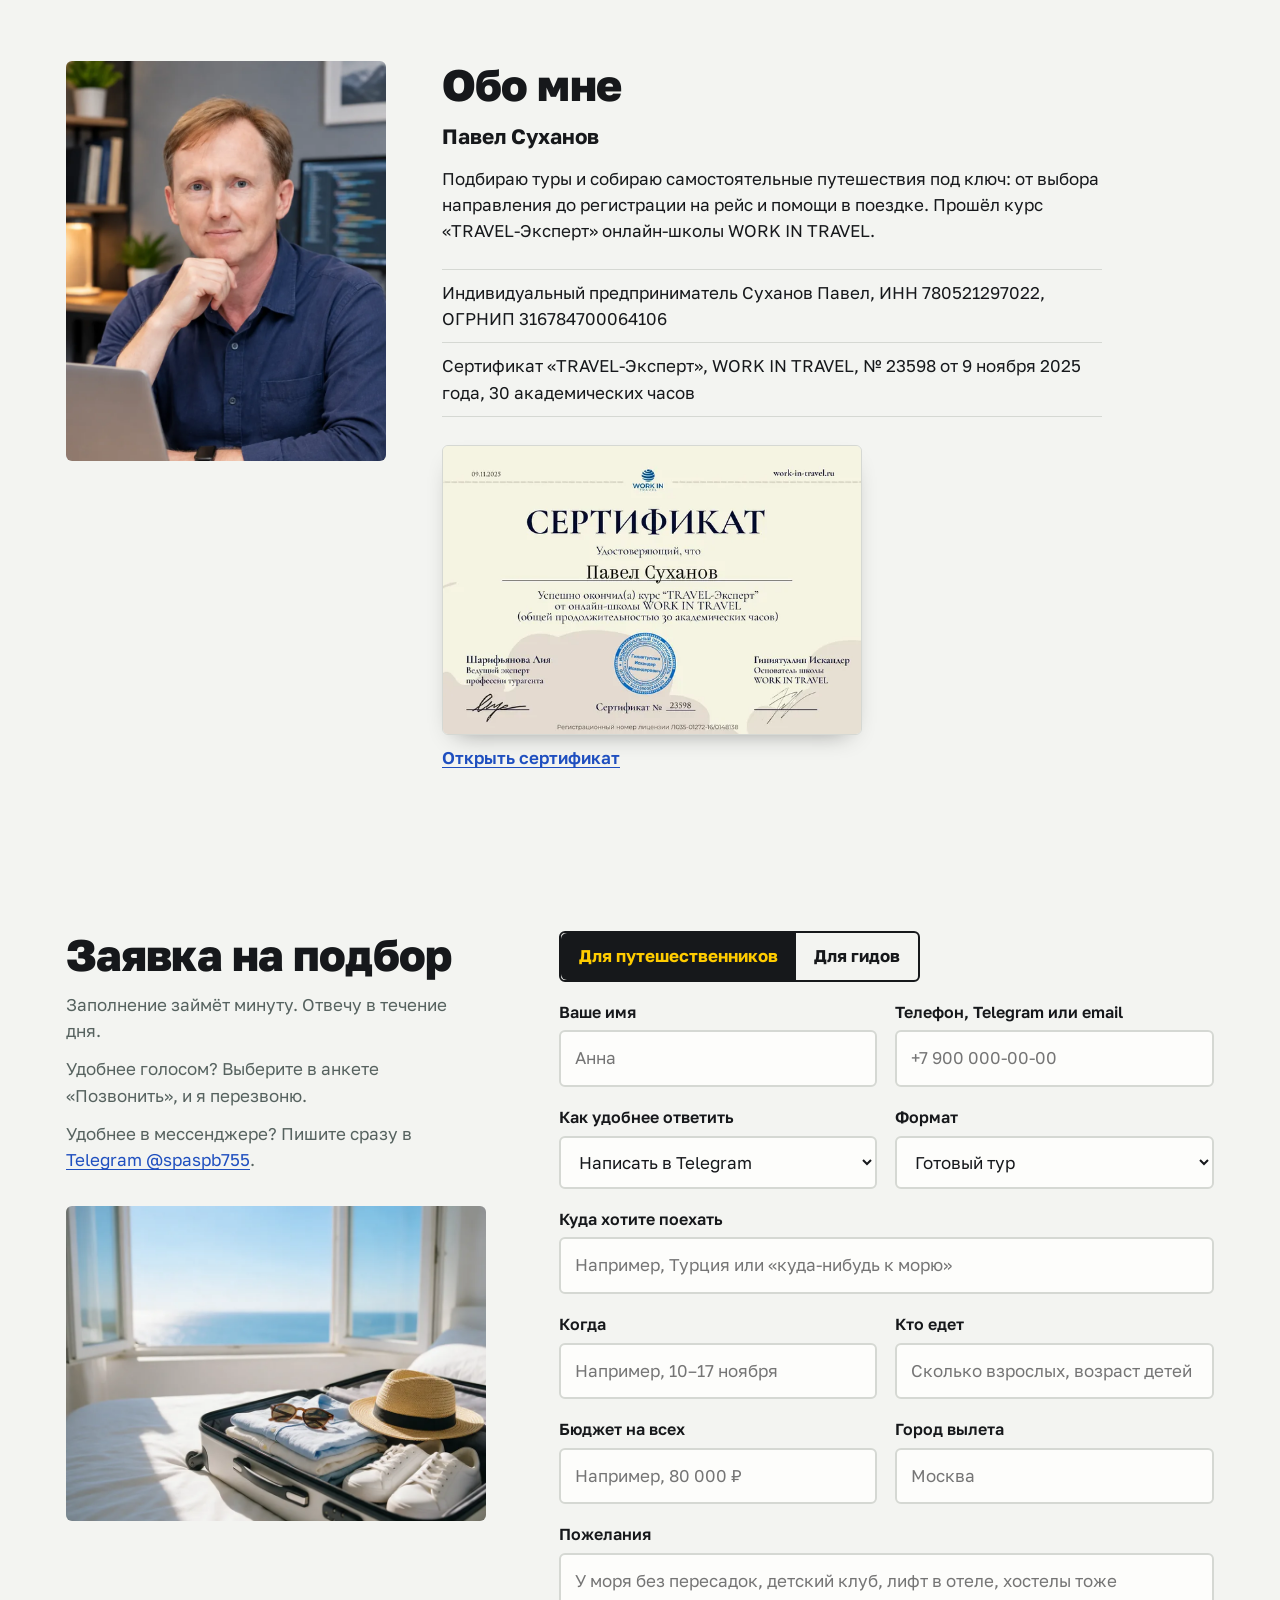
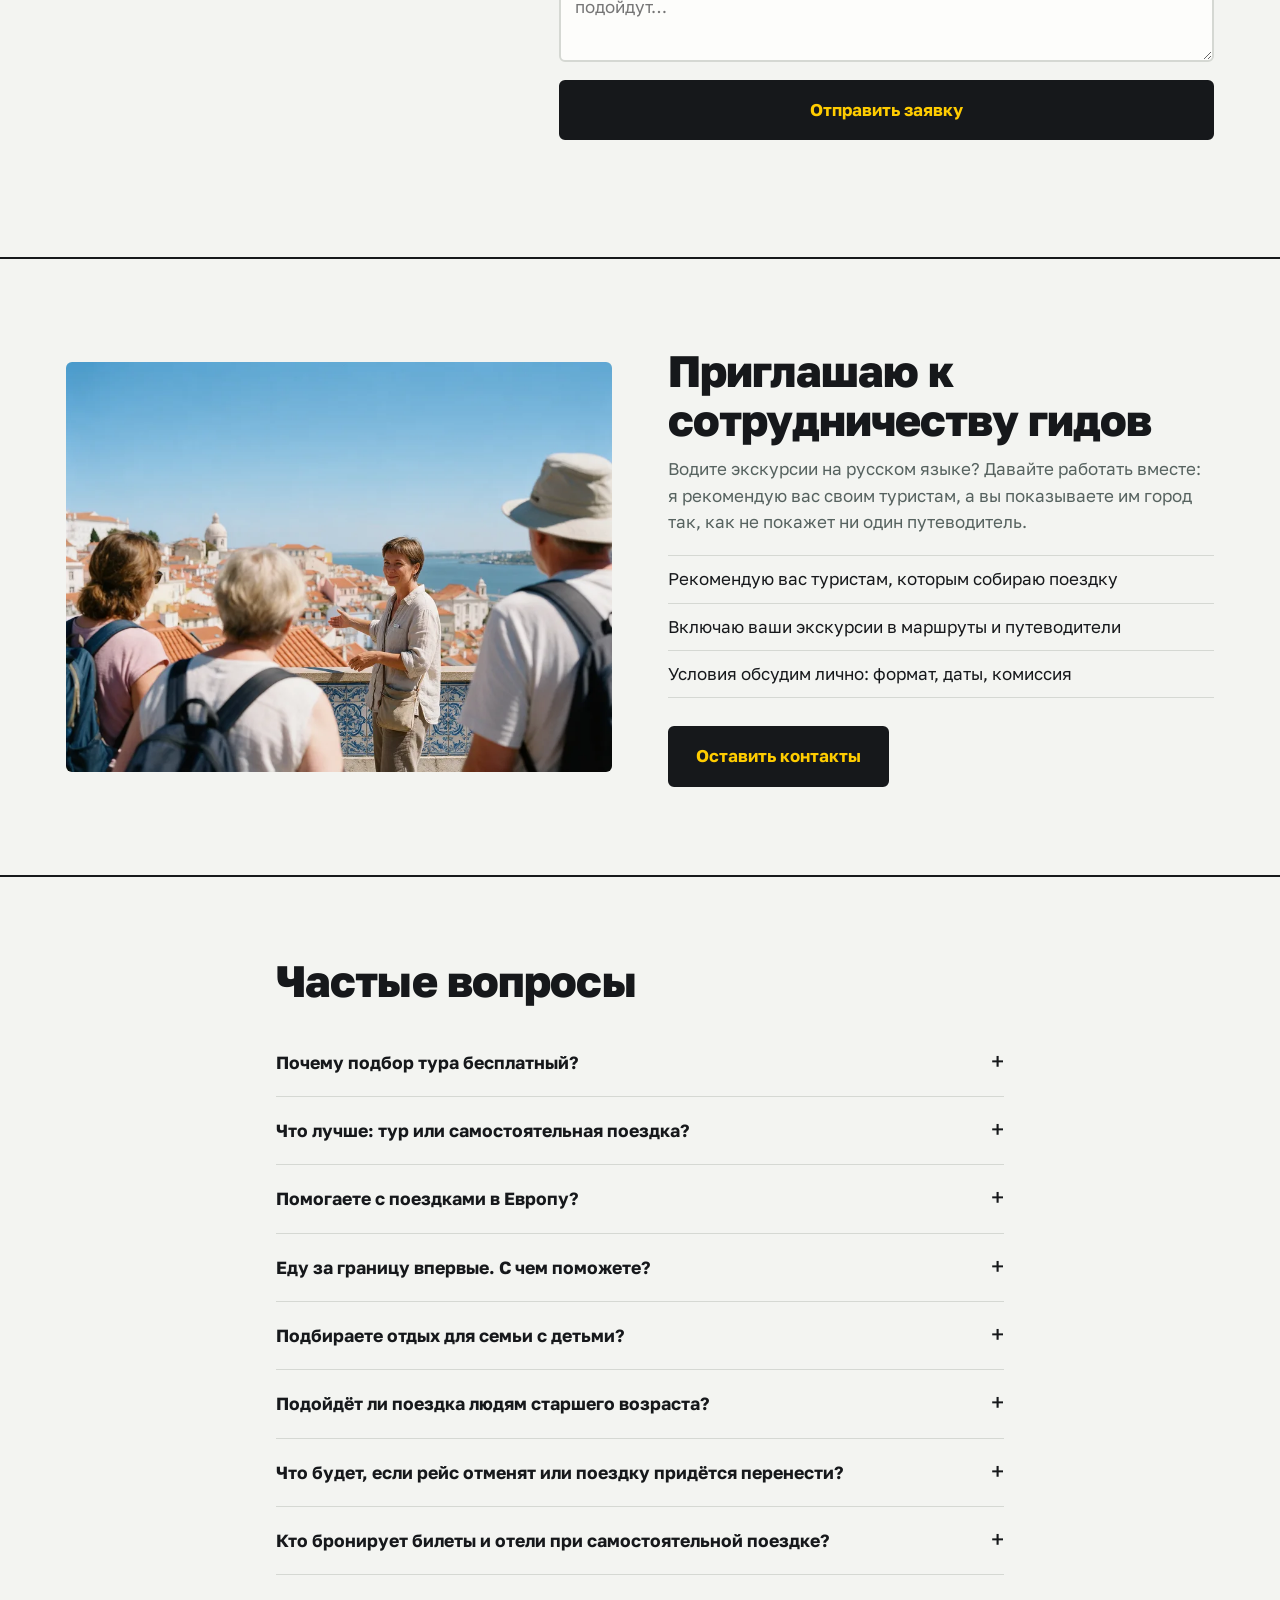
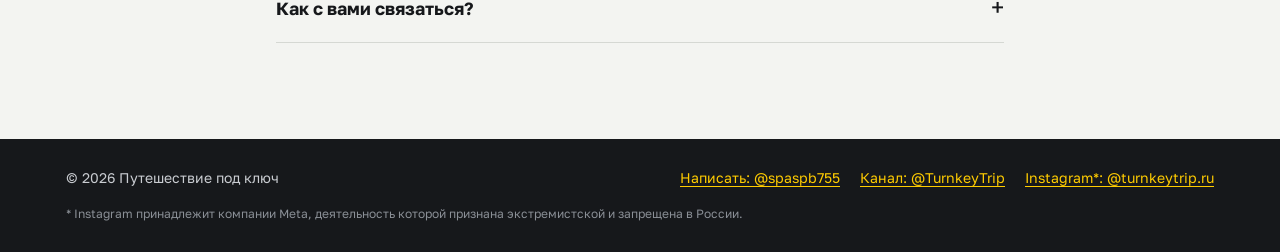
==== commit 5e39aca8: "Ссылка на Instagram @turnkeytrip.ru в подвале и FAQ Co-Authored-By: Claude Opus 5.5 <noreply@anthrop" ====
--- a/index.html
+++ b/index.html
@@ -453,7 +453,7 @@
         </details>
         <details>
           <summary>Как с вами связаться?</summary>
-          <p>Заполните анкету выше и выберите, как вам удобнее: позвоню или напишу. Или напишите мне в Telegram: <a href="https://t.me/spaspb755" target="_blank" rel="noopener">@spaspb755</a>. Полезные советы и подборки публикую в канале <a href="https://t.me/TurnkeyTrip" target="_blank" rel="noopener">@TurnkeyTrip</a>.</p>
+          <p>Заполните анкету выше и выберите, как вам удобнее: позвоню или напишу. Или напишите мне в Telegram: <a href="https://t.me/spaspb755" target="_blank" rel="noopener">@spaspb755</a>. Полезные советы и подборки публикую в канале <a href="https://t.me/TurnkeyTrip" target="_blank" rel="noopener">@TurnkeyTrip</a> и в Instagram* <a href="https://www.instagram.com/turnkeytrip.ru/" target="_blank" rel="noopener">@turnkeytrip.ru</a>.</p>
         </details>
       </div>
     </section>
@@ -465,7 +465,9 @@
       <span class="footer__links">
         <a href="https://t.me/spaspb755" target="_blank" rel="noopener">Написать: @spaspb755</a>
         <a href="https://t.me/TurnkeyTrip" target="_blank" rel="noopener">Канал: @TurnkeyTrip</a>
+        <a href="https://www.instagram.com/turnkeytrip.ru/" target="_blank" rel="noopener">Instagram*: @turnkeytrip.ru</a>
       </span>
+      <p class="footer__note">* Instagram принадлежит компании Meta, деятельность которой признана экстремистской и запрещена в России.</p>
     </div>
   </footer>
 
--- a/style.css
+++ b/style.css
@@ -1440,6 +1440,13 @@
   gap: 20px;
 }
 
+.footer__note {
+  flex-basis: 100%;
+  margin: 4px 0 0;
+  font-size: 12px;
+  color: #8a8f96;
+}
+
 /* ---------- Адаптив ---------- */
 
 @media (max-width: 960px) {
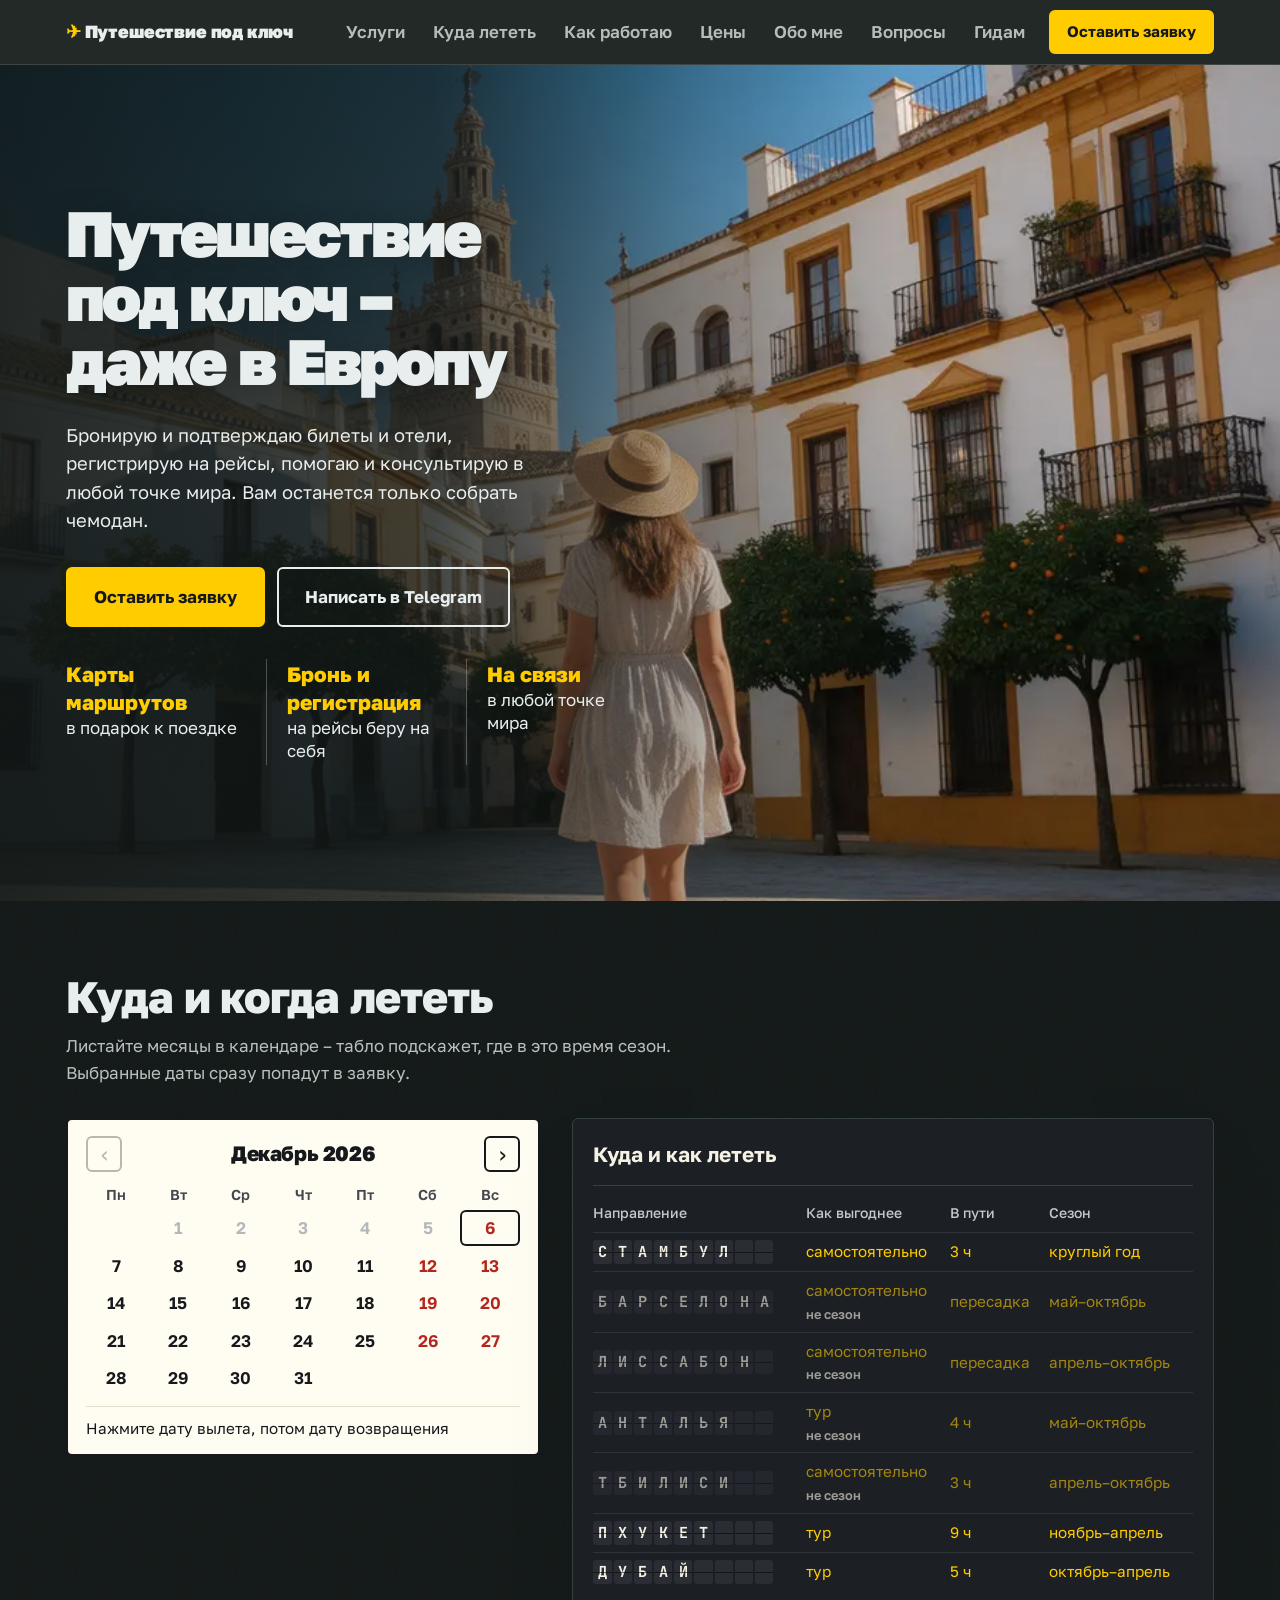
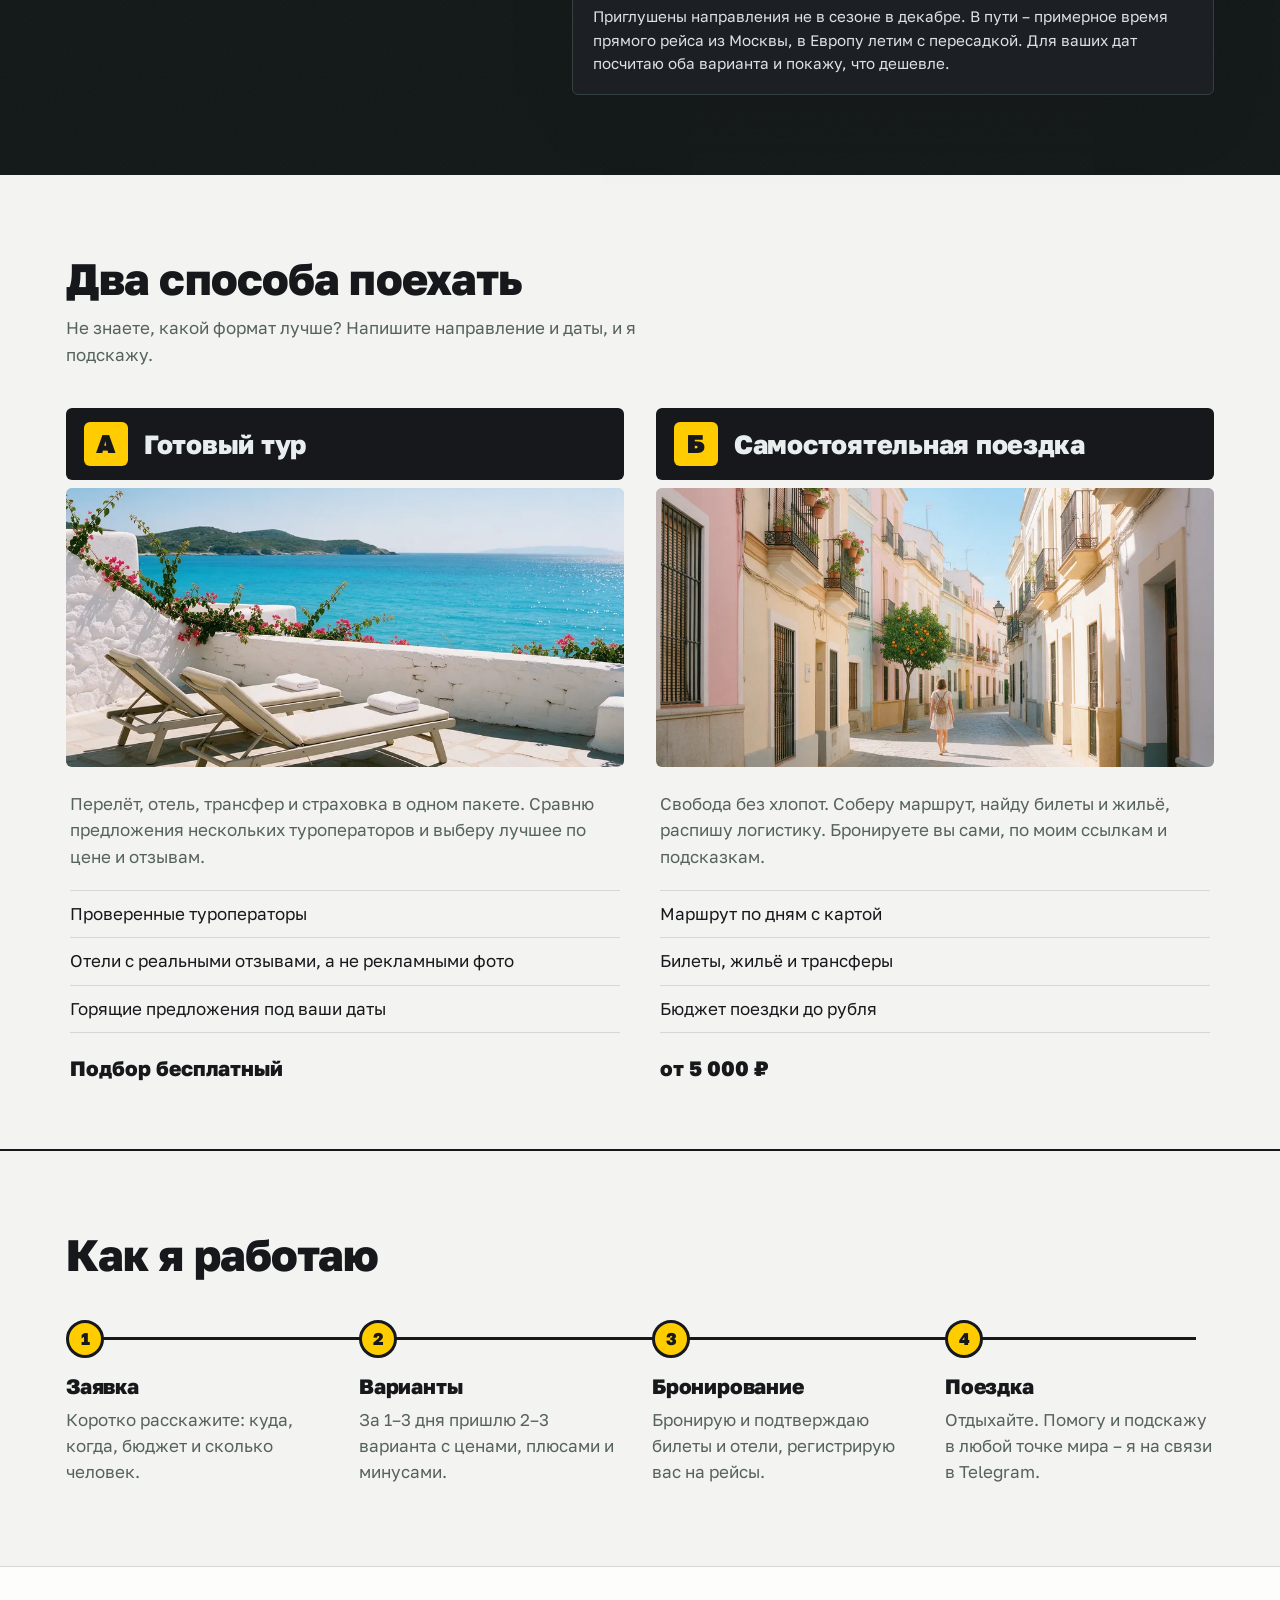
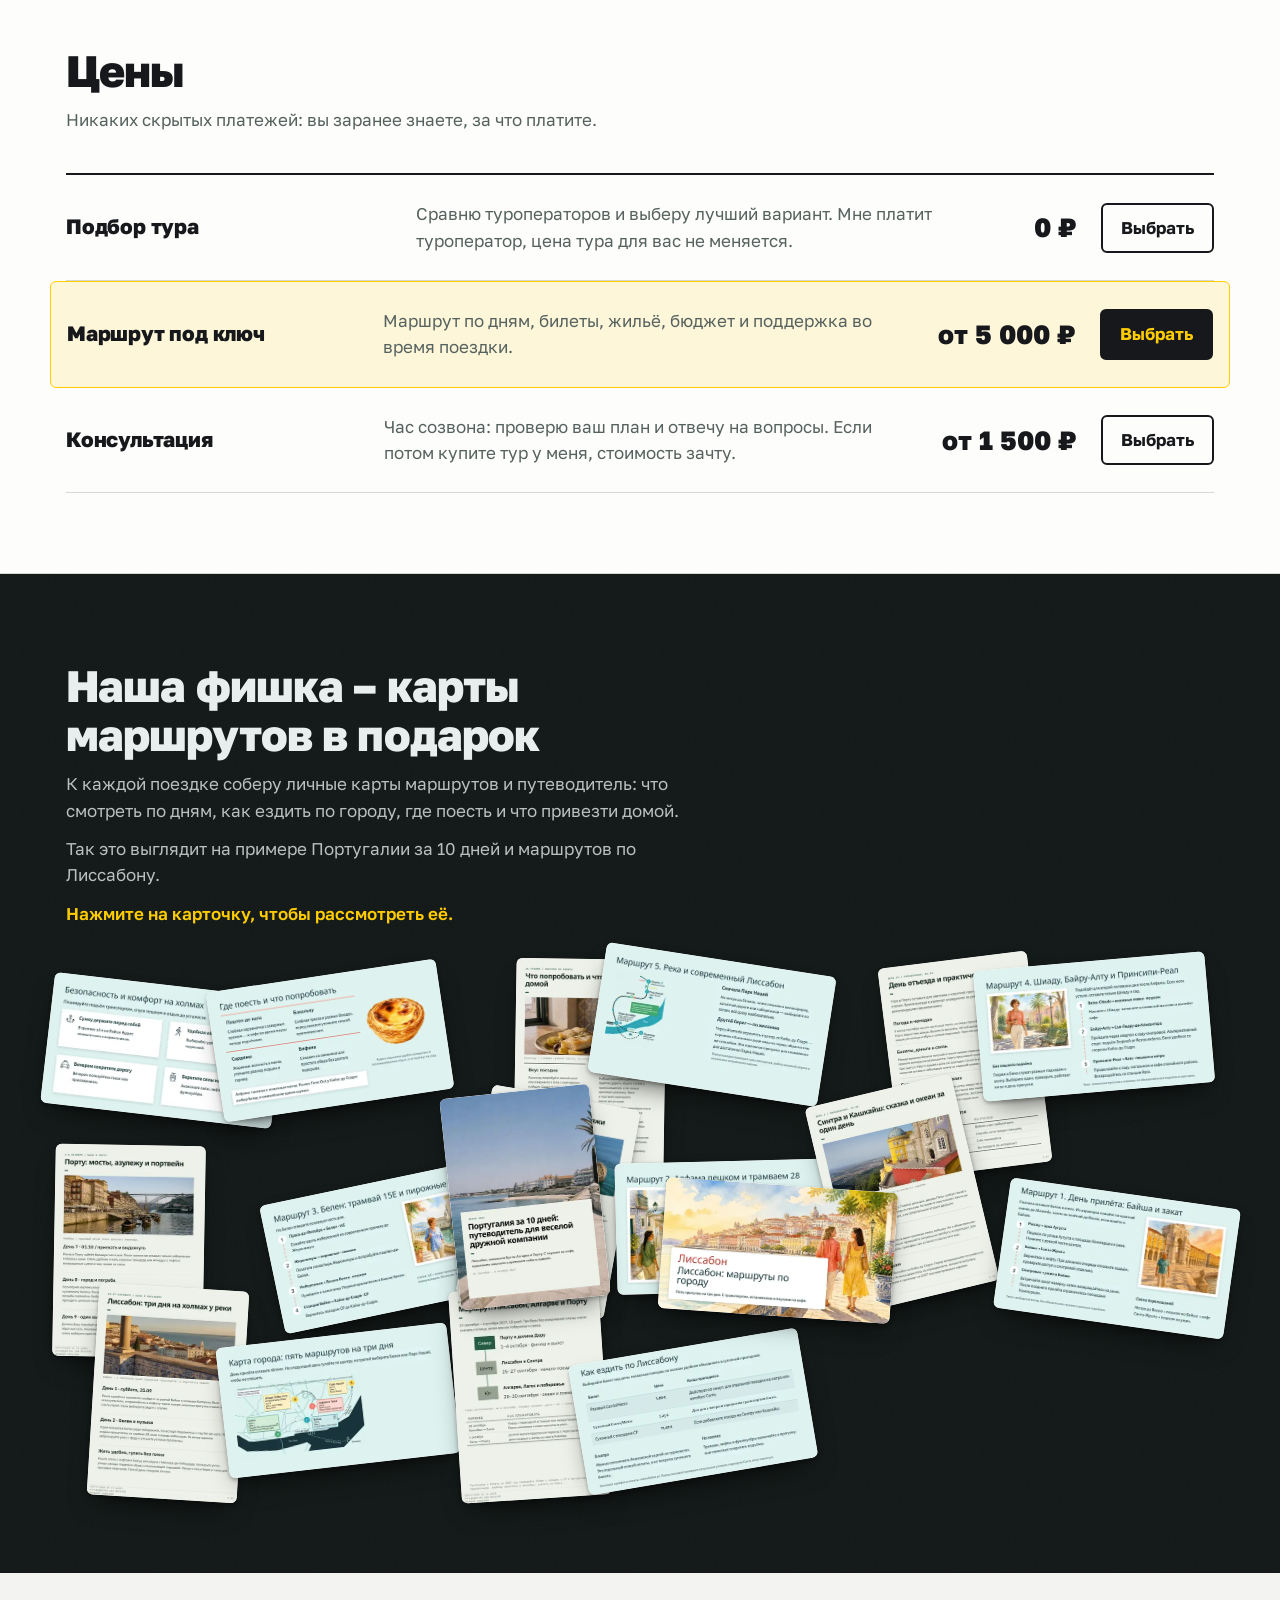
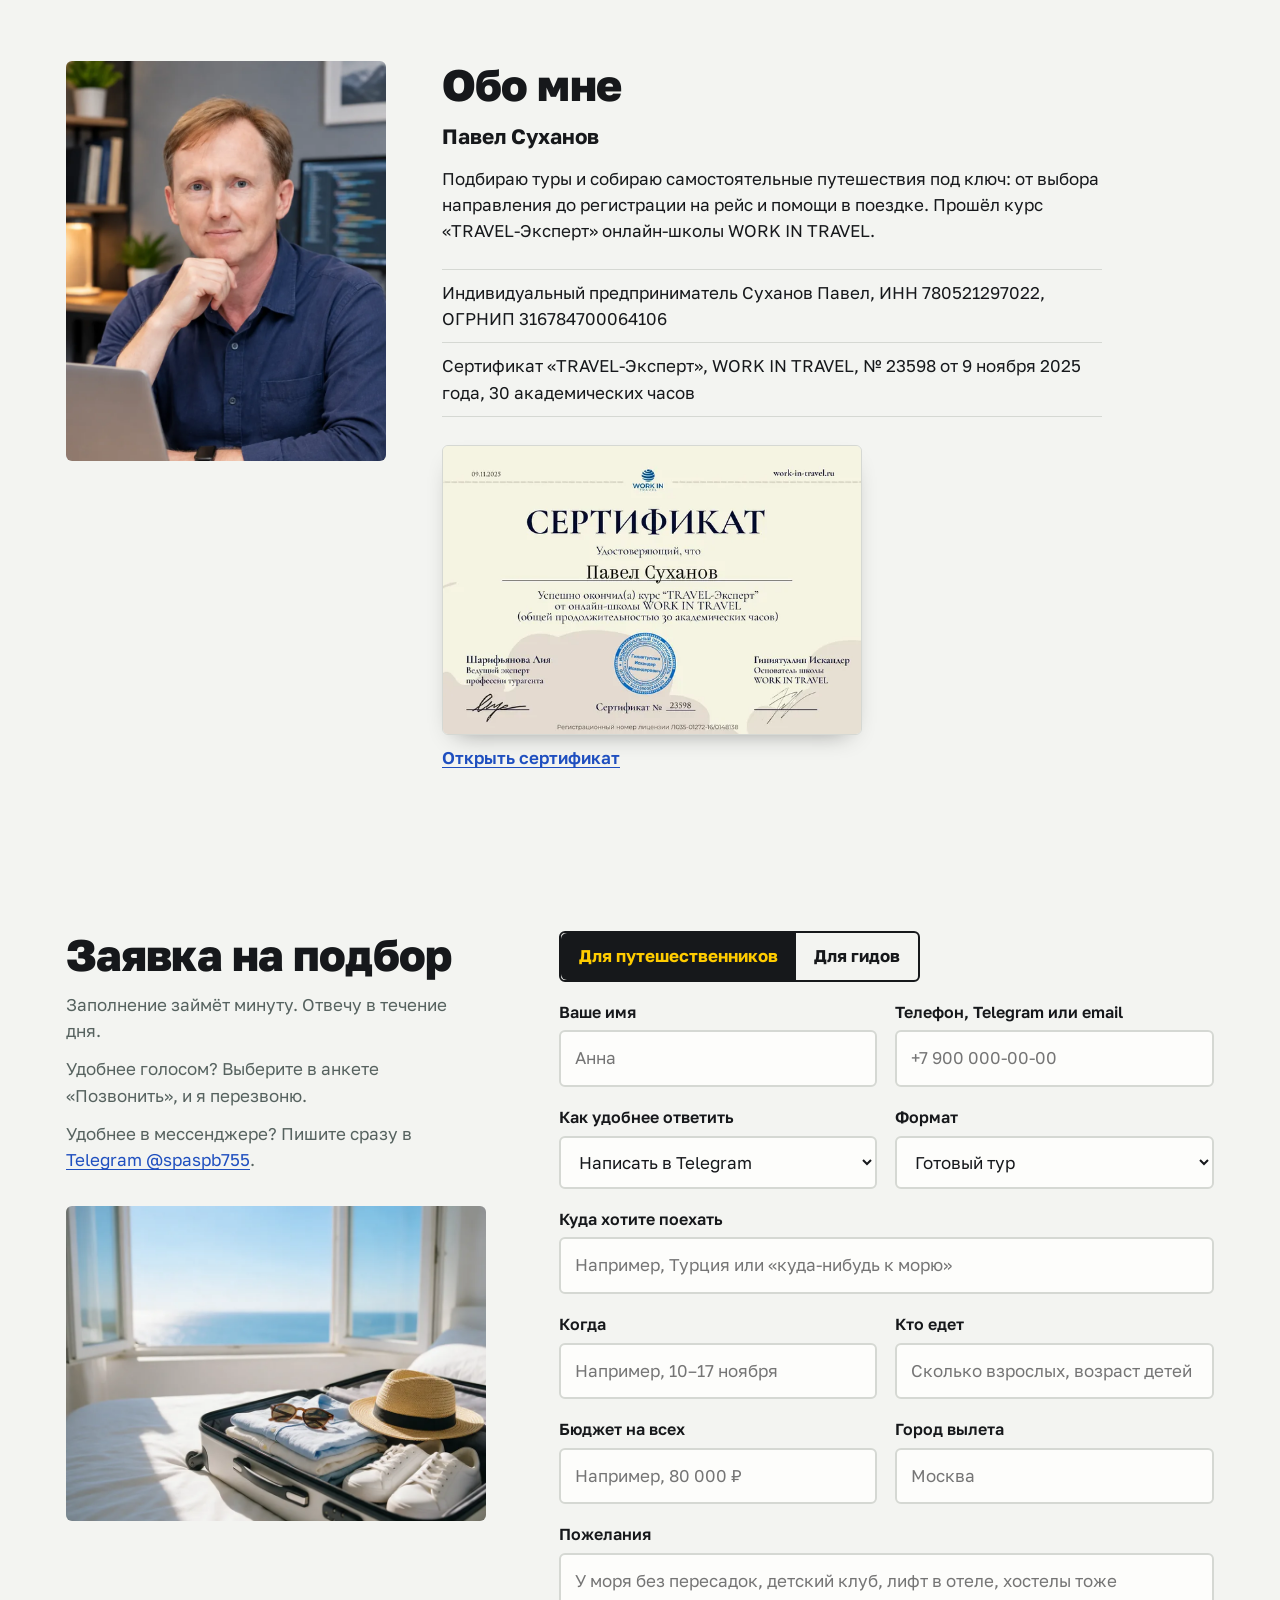
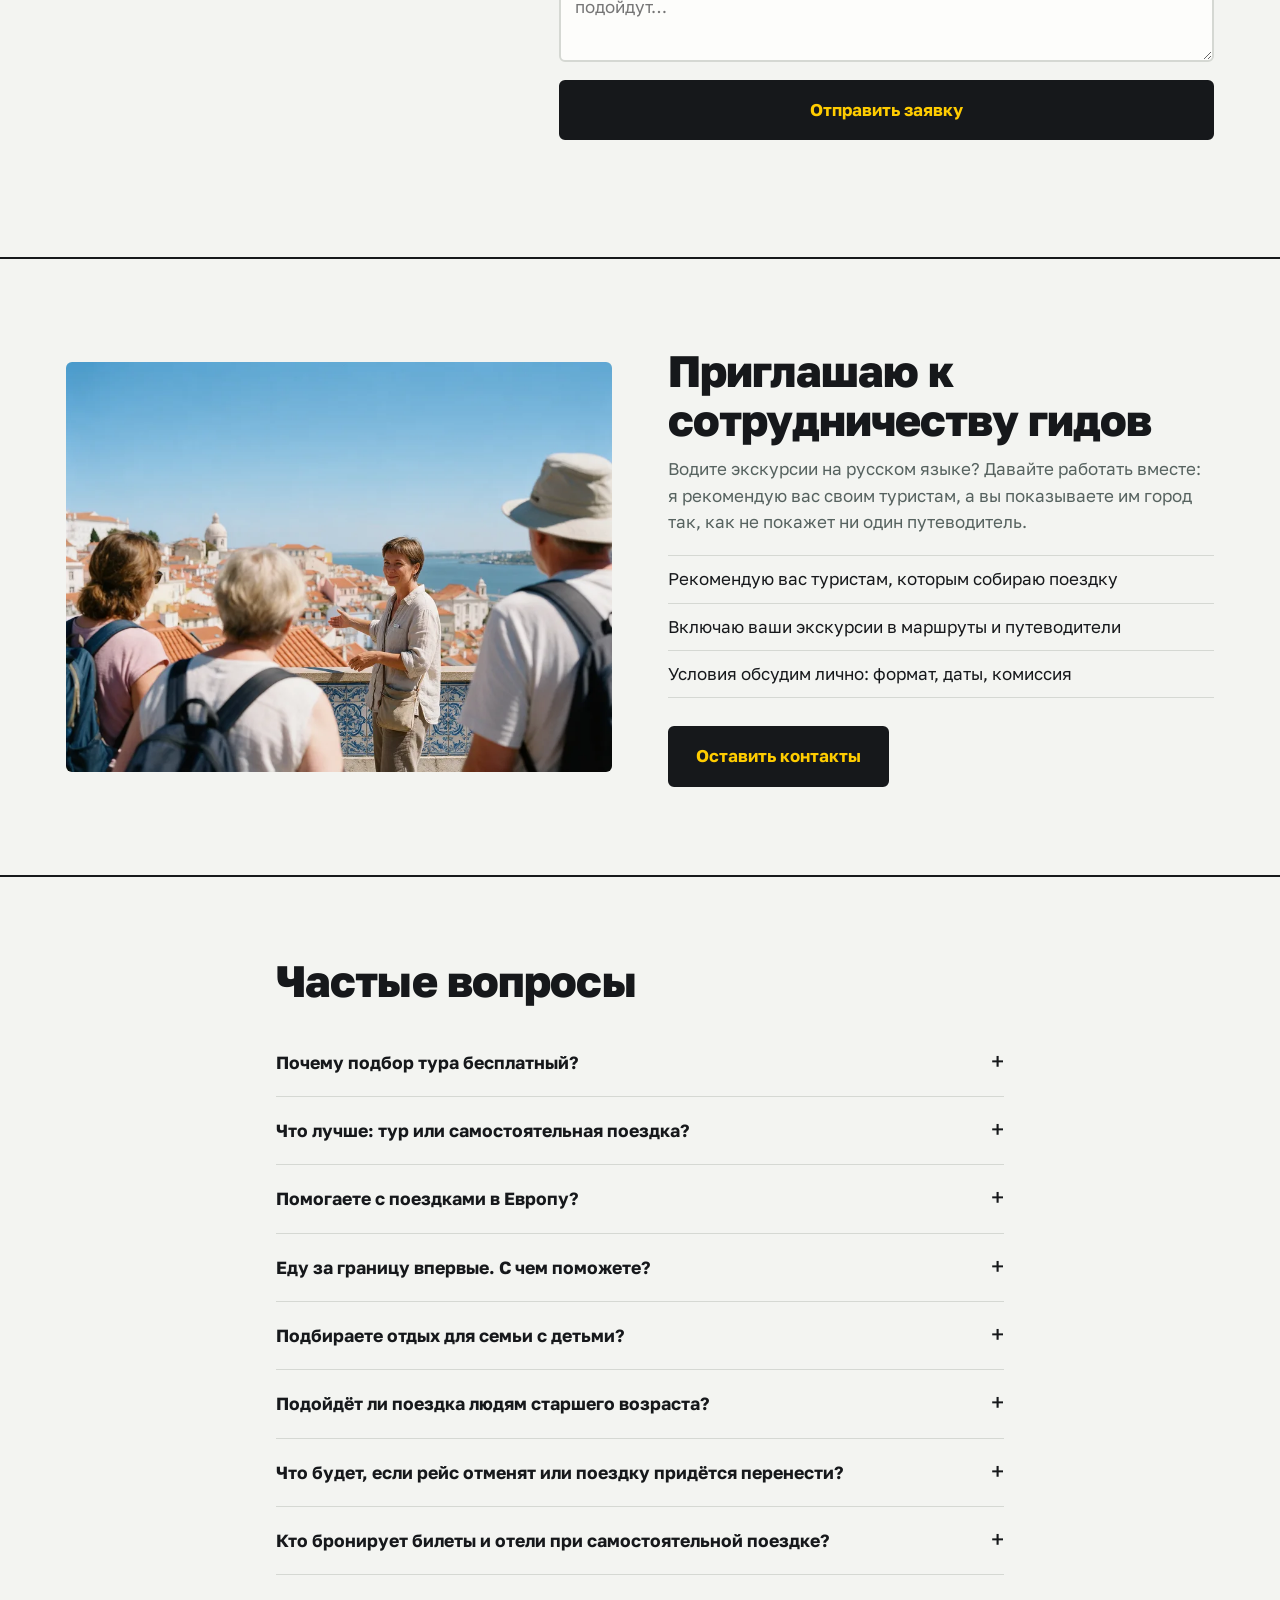
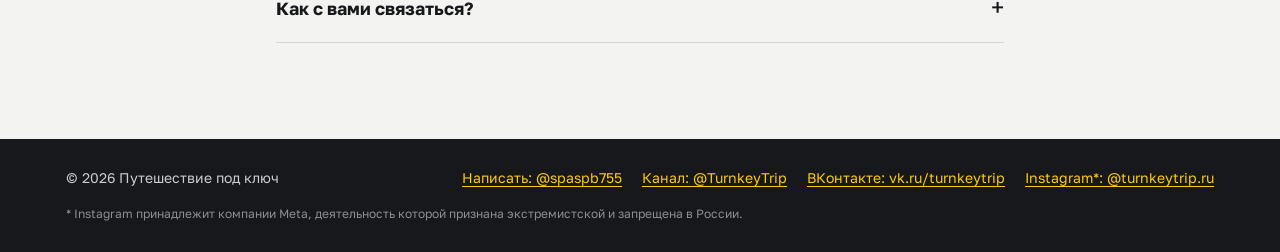
==== commit e64b3ebf: "Ссылка на сообщество ВК в подвале и FAQ Co-Authored-By: Claude Opus 5.5 <noreply@anthropic.com>" ====
--- a/index.html
+++ b/index.html
@@ -453,7 +453,7 @@
         </details>
         <details>
           <summary>Как с вами связаться?</summary>
-          <p>Заполните анкету выше и выберите, как вам удобнее: позвоню или напишу. Или напишите мне в Telegram: <a href="https://t.me/spaspb755" target="_blank" rel="noopener">@spaspb755</a>. Полезные советы и подборки публикую в канале <a href="https://t.me/TurnkeyTrip" target="_blank" rel="noopener">@TurnkeyTrip</a> и в Instagram* <a href="https://www.instagram.com/turnkeytrip.ru/" target="_blank" rel="noopener">@turnkeytrip.ru</a>.</p>
+          <p>Заполните анкету выше и выберите, как вам удобнее: позвоню или напишу. Или напишите мне в Telegram: <a href="https://t.me/spaspb755" target="_blank" rel="noopener">@spaspb755</a>. Полезные советы и подборки публикую в канале <a href="https://t.me/TurnkeyTrip" target="_blank" rel="noopener">@TurnkeyTrip</a>, <a href="https://vk.ru/turnkeytrip" target="_blank" rel="noopener">ВКонтакте</a> и в Instagram* <a href="https://www.instagram.com/turnkeytrip.ru/" target="_blank" rel="noopener">@turnkeytrip.ru</a>.</p>
         </details>
       </div>
     </section>
@@ -465,6 +465,7 @@
       <span class="footer__links">
         <a href="https://t.me/spaspb755" target="_blank" rel="noopener">Написать: @spaspb755</a>
         <a href="https://t.me/TurnkeyTrip" target="_blank" rel="noopener">Канал: @TurnkeyTrip</a>
+        <a href="https://vk.ru/turnkeytrip" target="_blank" rel="noopener">ВКонтакте: vk.ru/turnkeytrip</a>
         <a href="https://www.instagram.com/turnkeytrip.ru/" target="_blank" rel="noopener">Instagram*: @turnkeytrip.ru</a>
       </span>
       <p class="footer__note">* Instagram принадлежит компании Meta, деятельность которой признана экстремистской и запрещена в России.</p>
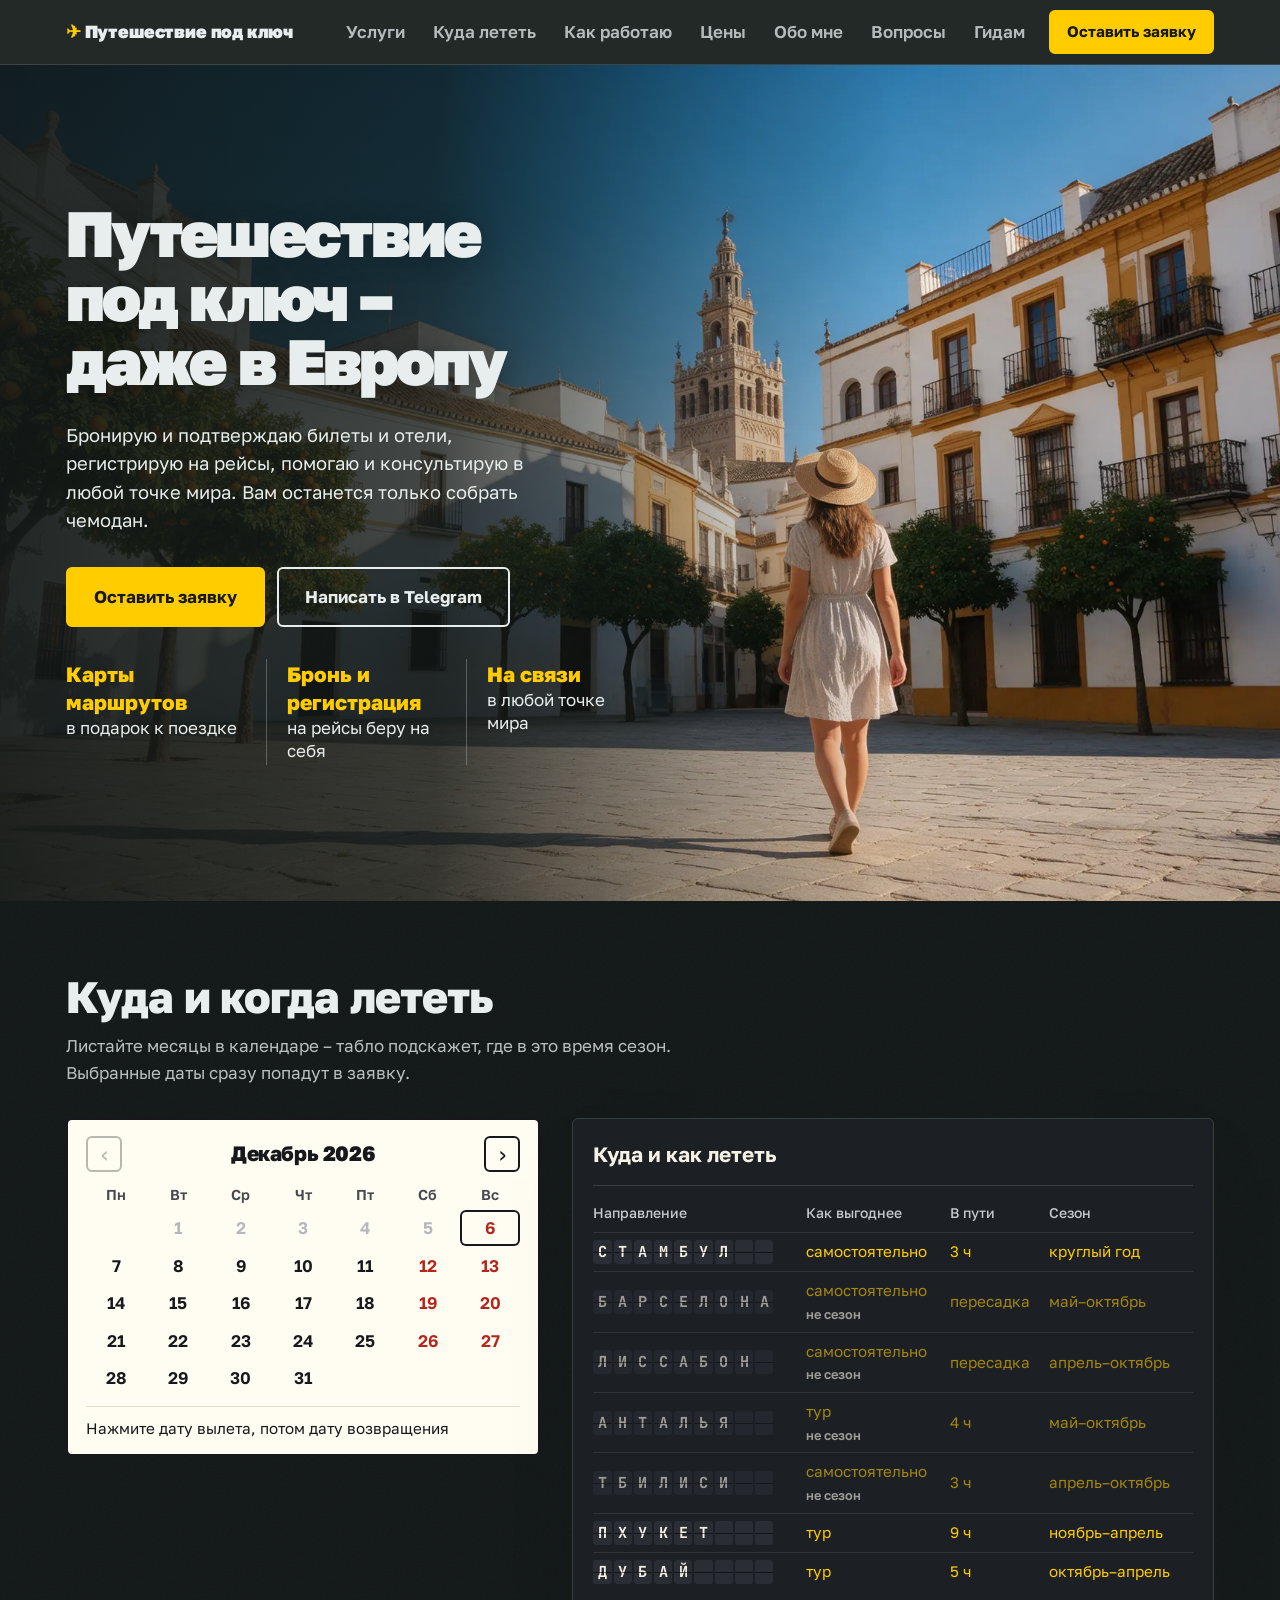
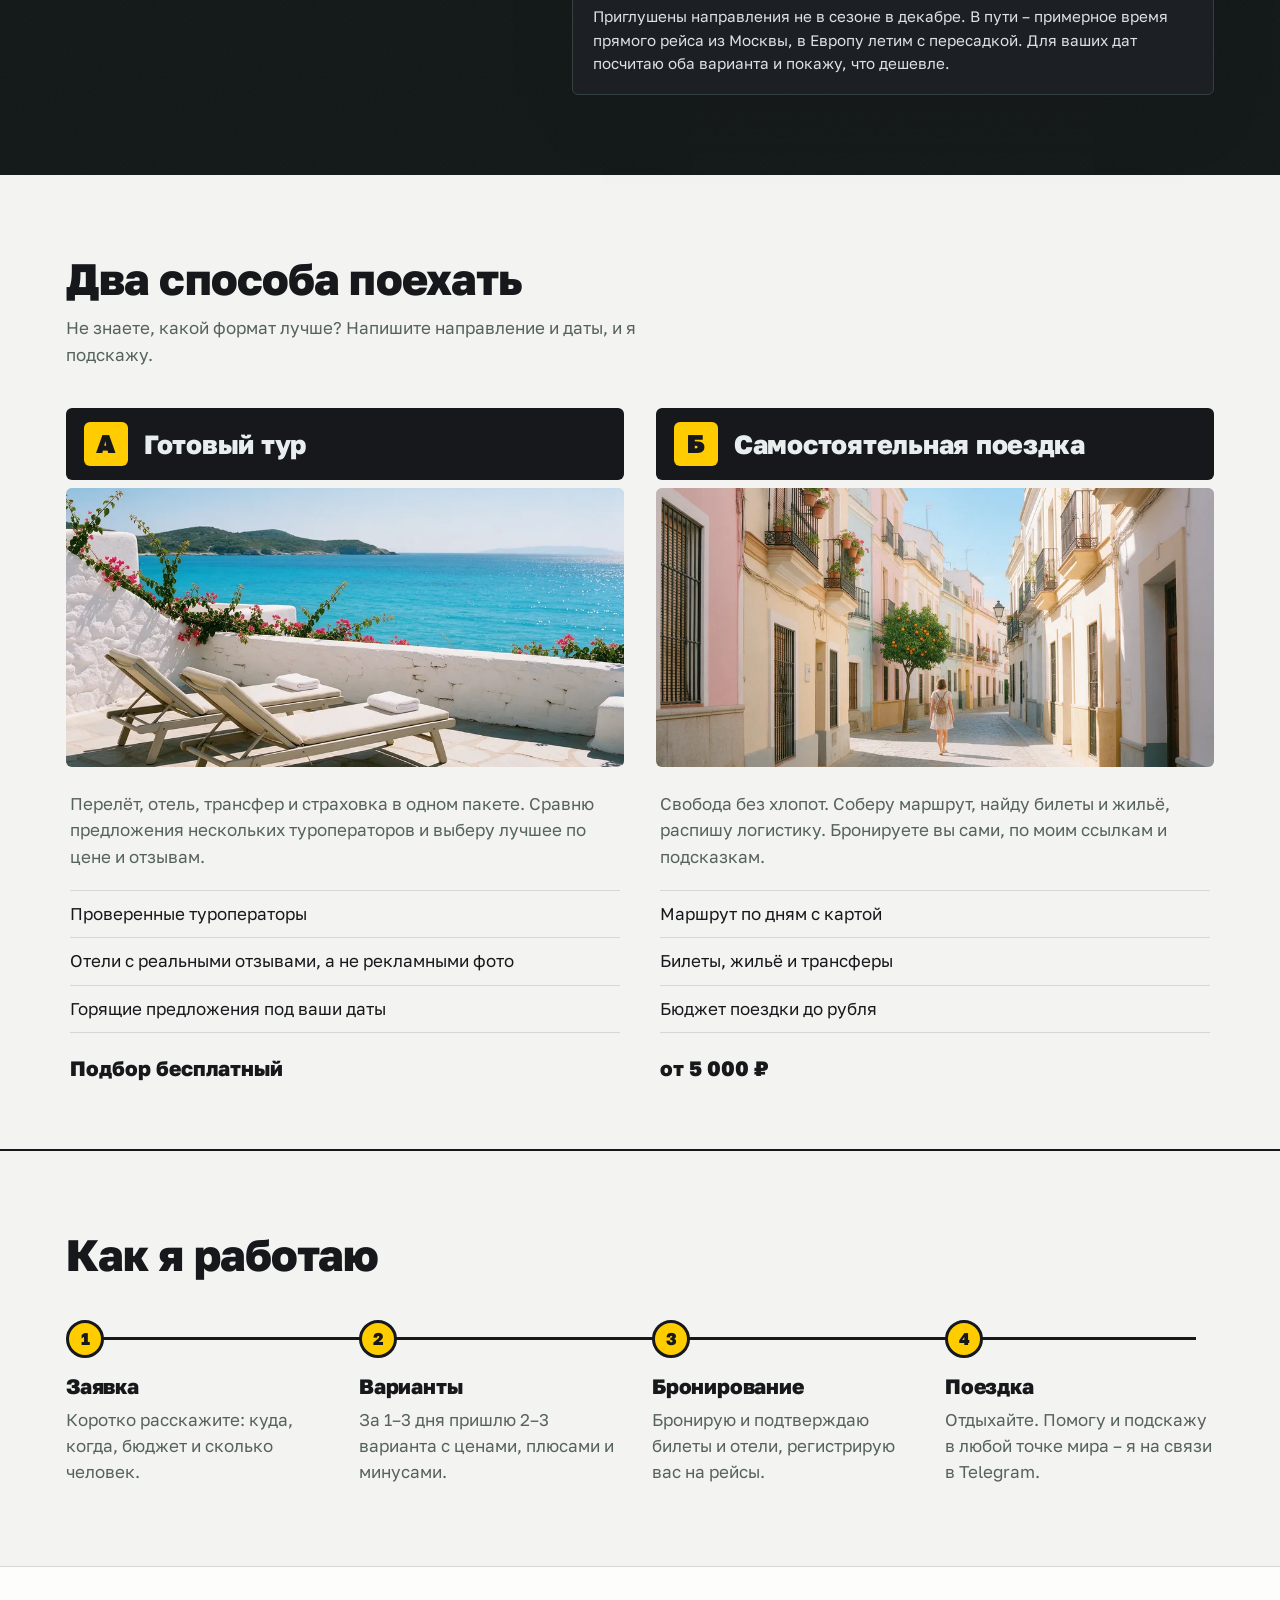
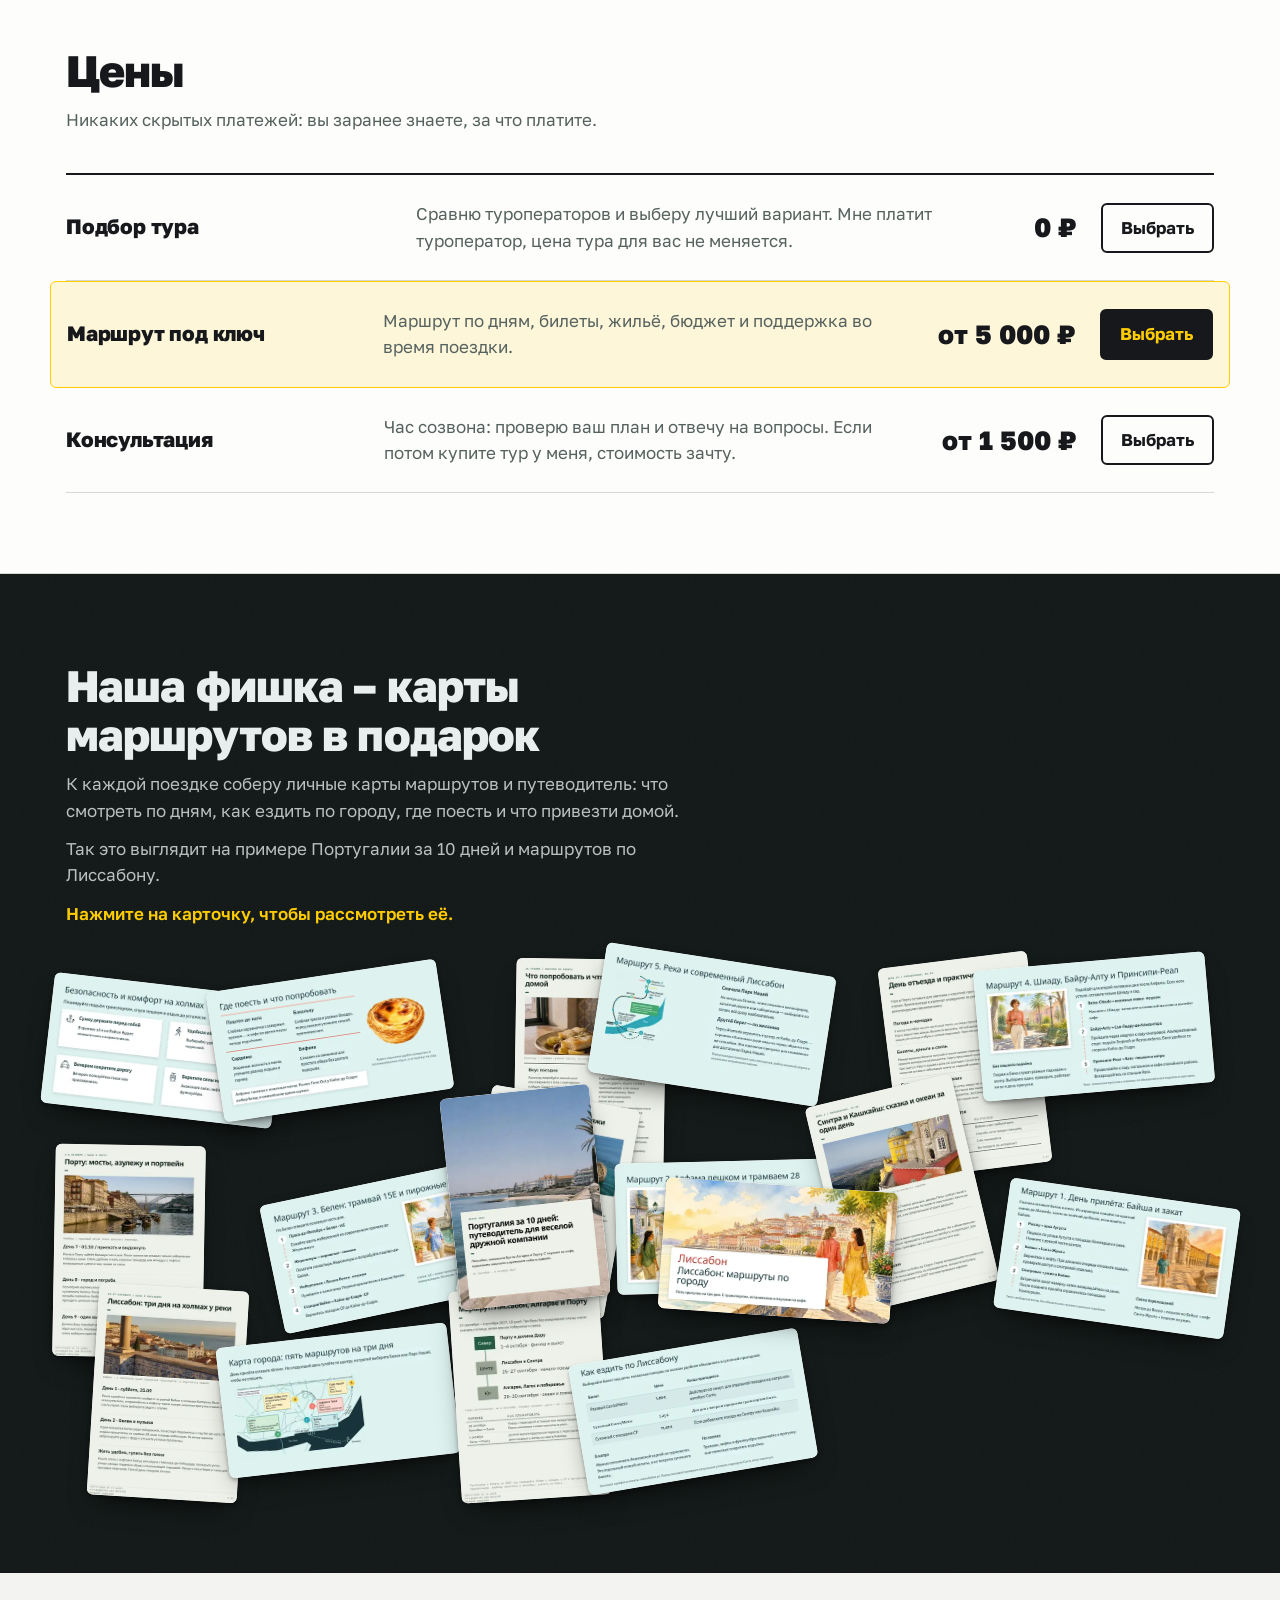
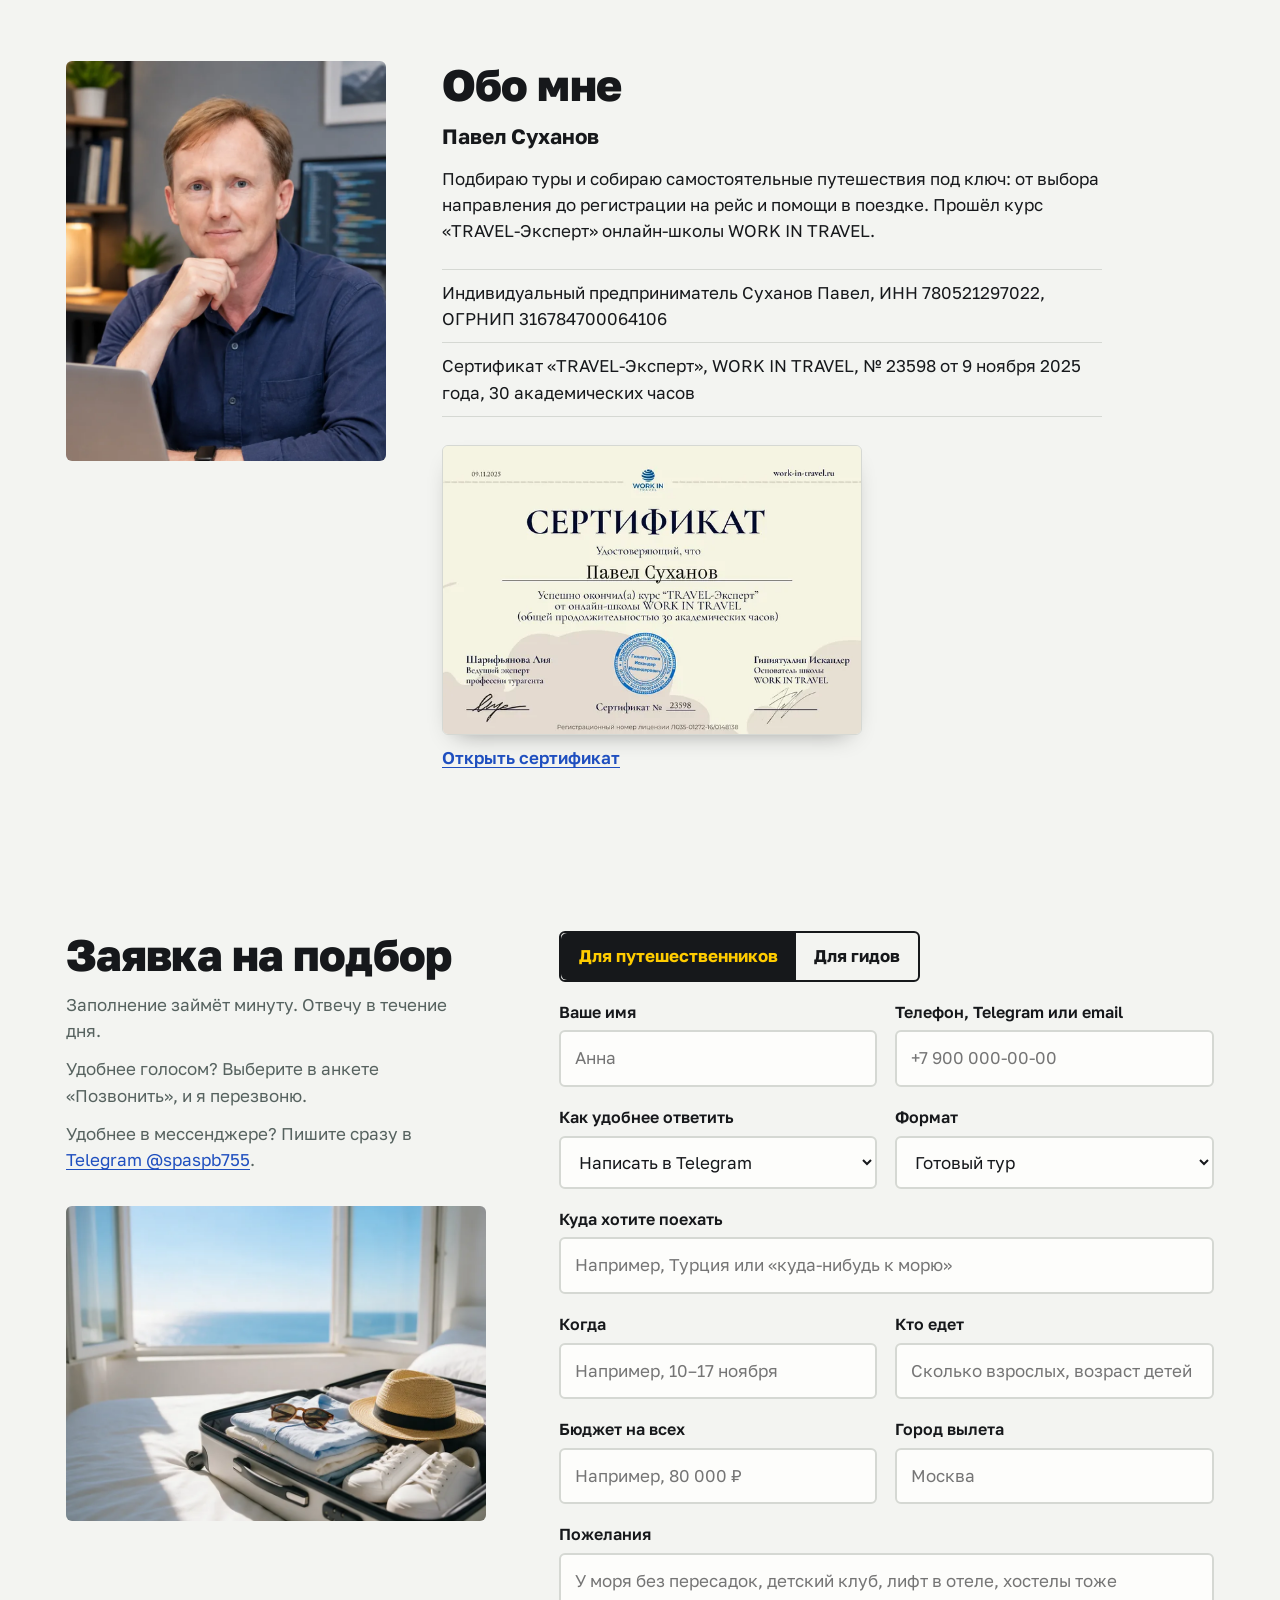
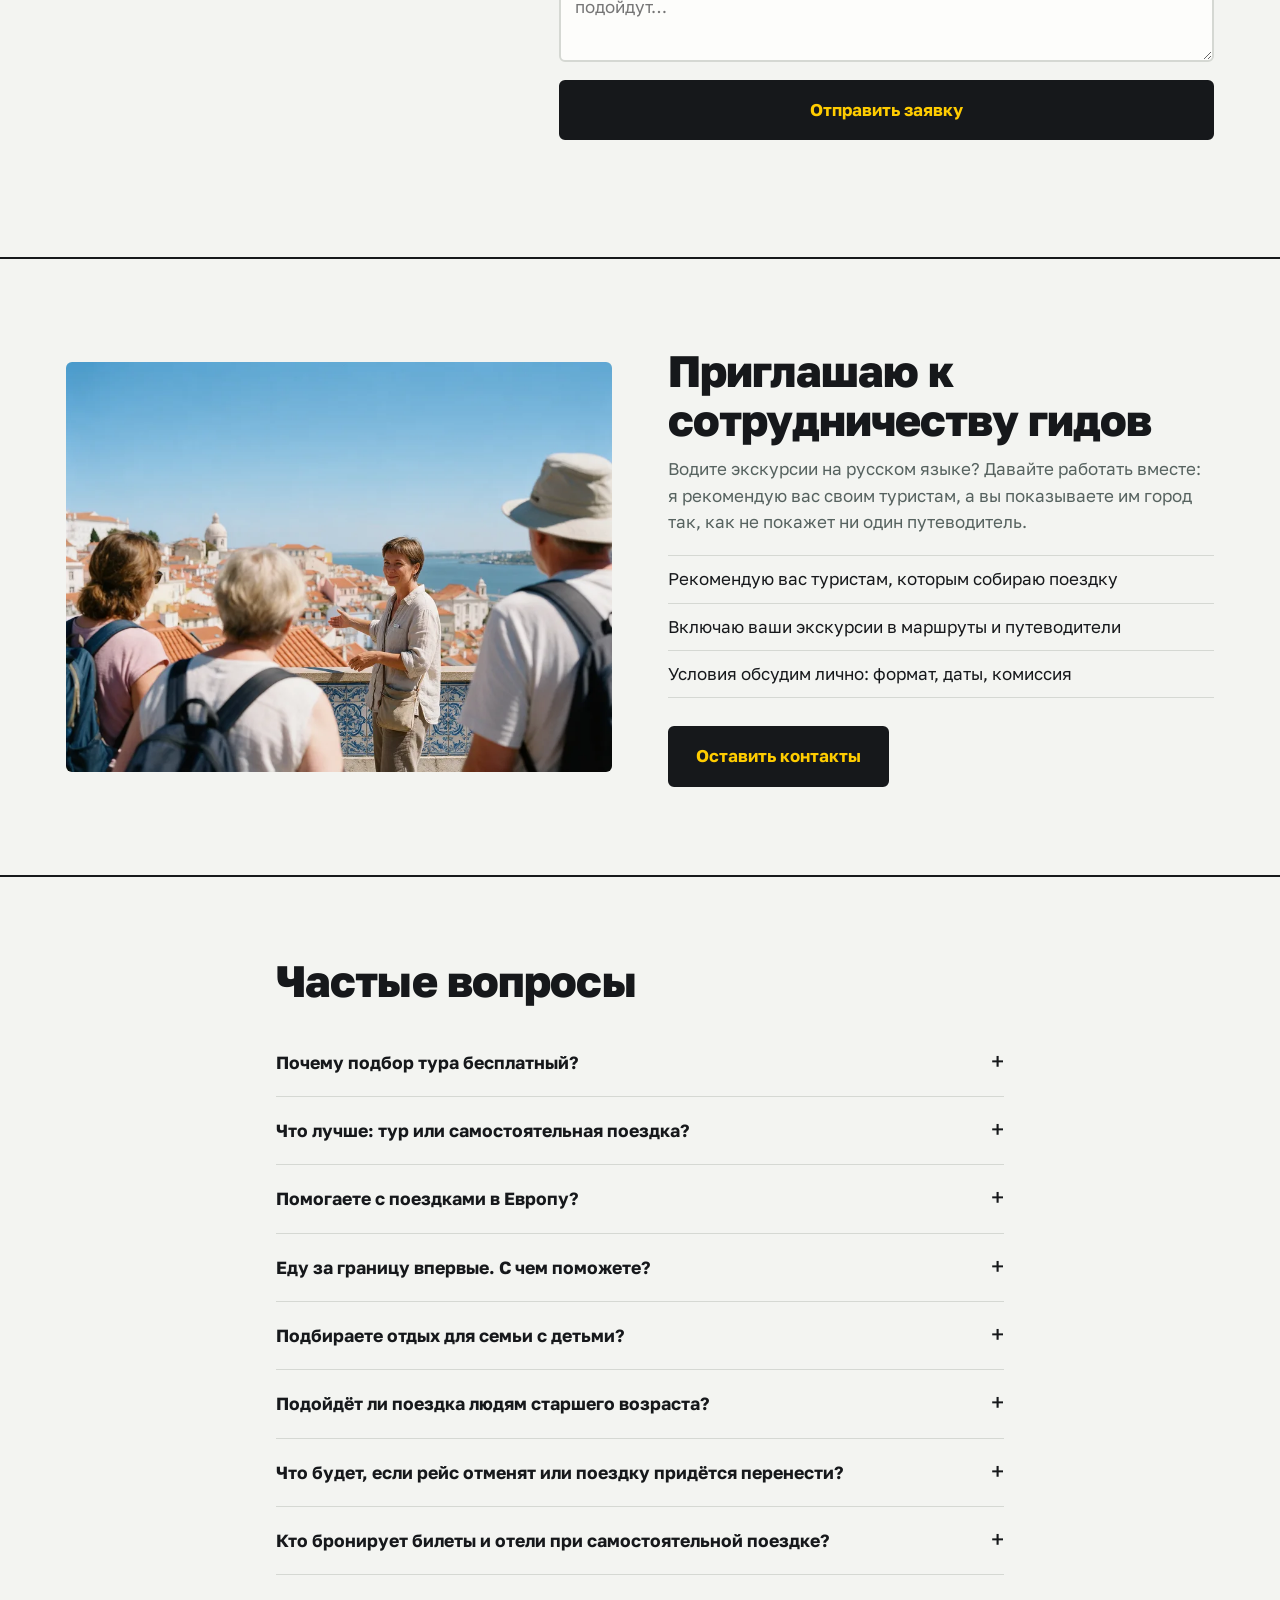
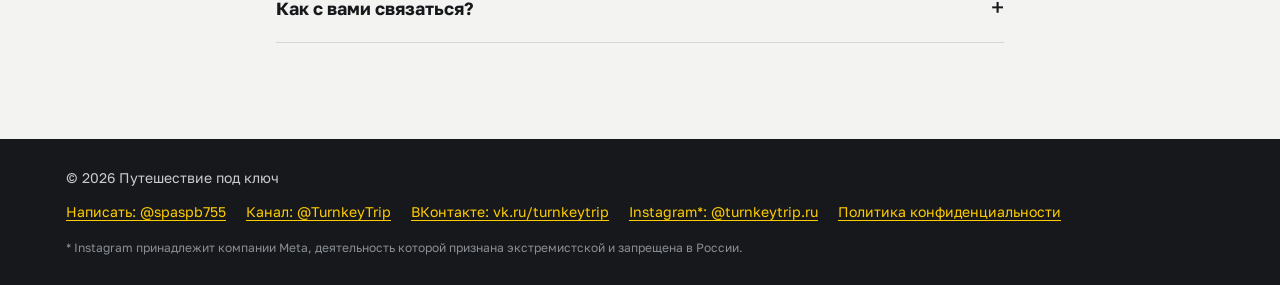
==== commit 7bfd56f5: "Политика конфиденциальности и удаление данных (для проверки приложения Meta) Co-Authored-By: Claude " ====
--- a/index.html
+++ b/index.html
@@ -467,6 +467,7 @@
         <a href="https://t.me/TurnkeyTrip" target="_blank" rel="noopener">Канал: @TurnkeyTrip</a>
         <a href="https://vk.ru/turnkeytrip" target="_blank" rel="noopener">ВКонтакте: vk.ru/turnkeytrip</a>
         <a href="https://www.instagram.com/turnkeytrip.ru/" target="_blank" rel="noopener">Instagram*: @turnkeytrip.ru</a>
+        <a href="privacy.html">Политика конфиденциальности</a>
       </span>
       <p class="footer__note">* Instagram принадлежит компании Meta, деятельность которой признана экстремистской и запрещена в России.</p>
     </div>
